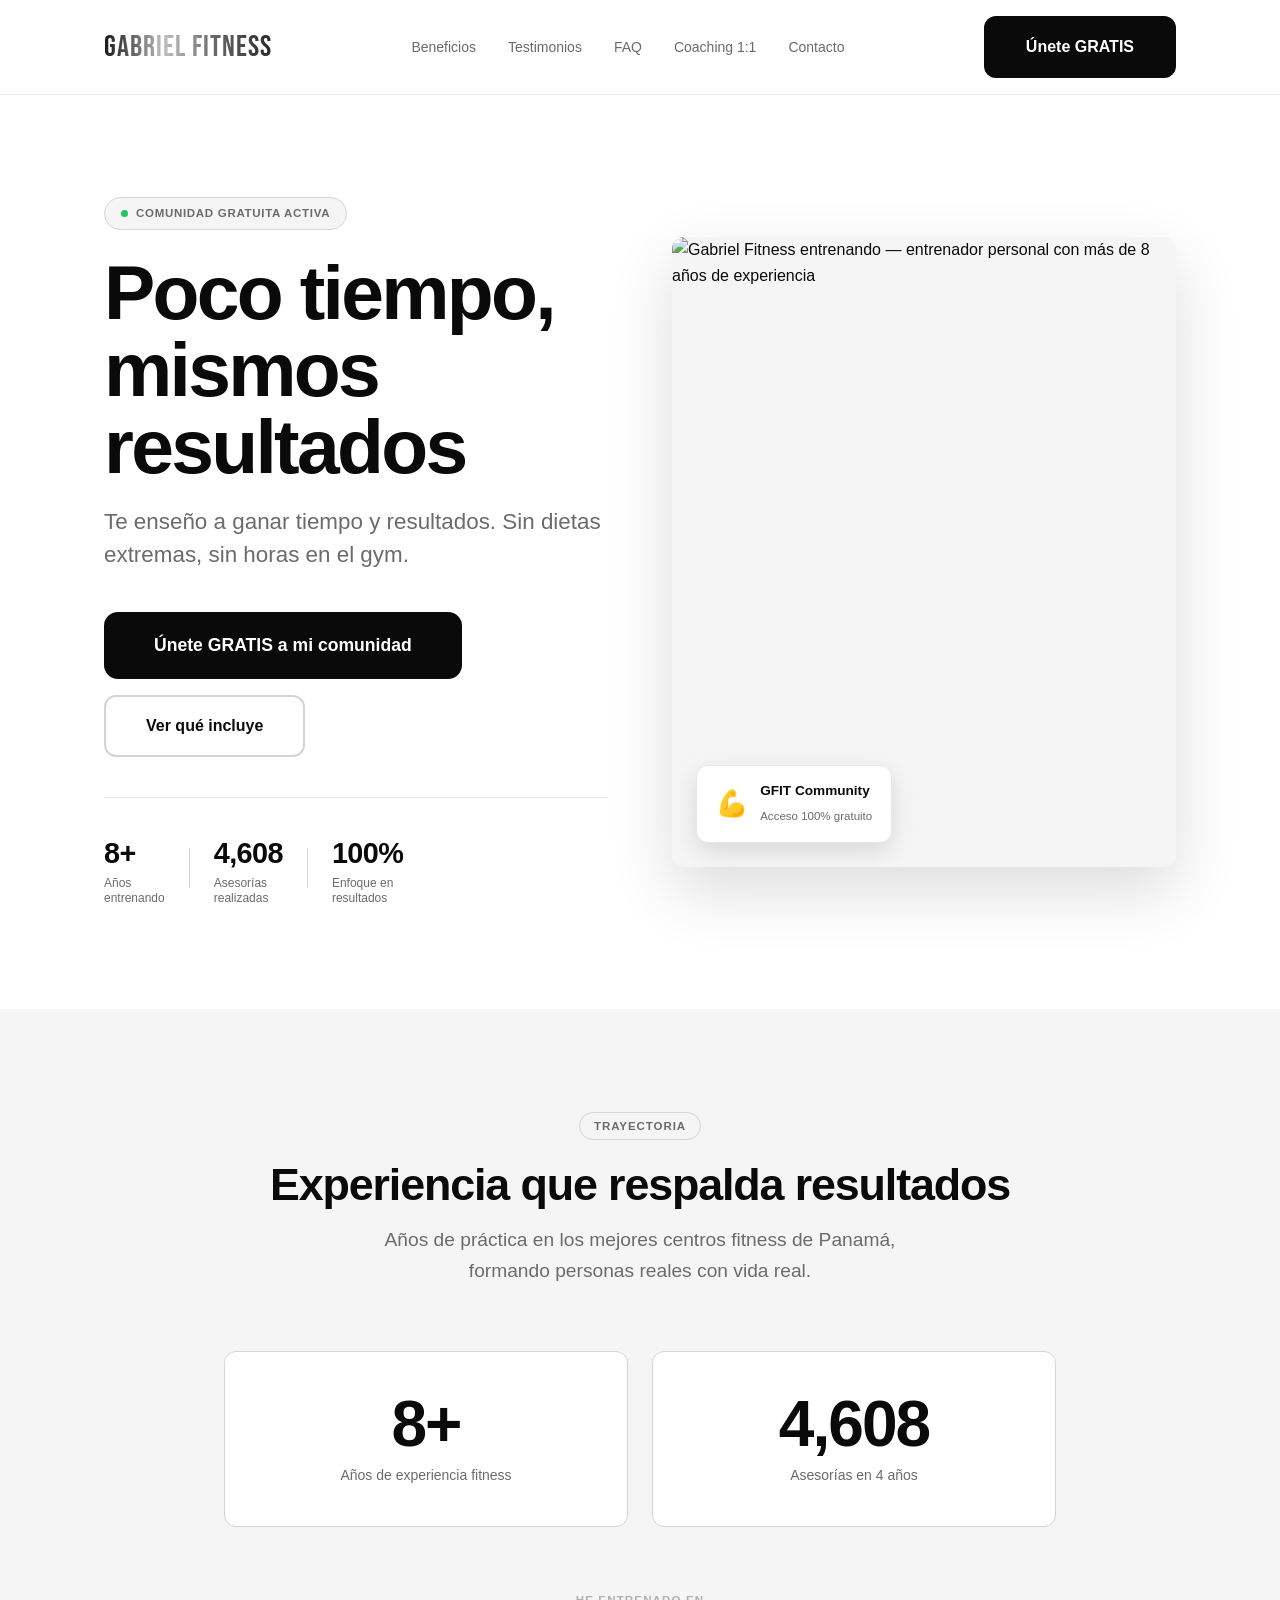
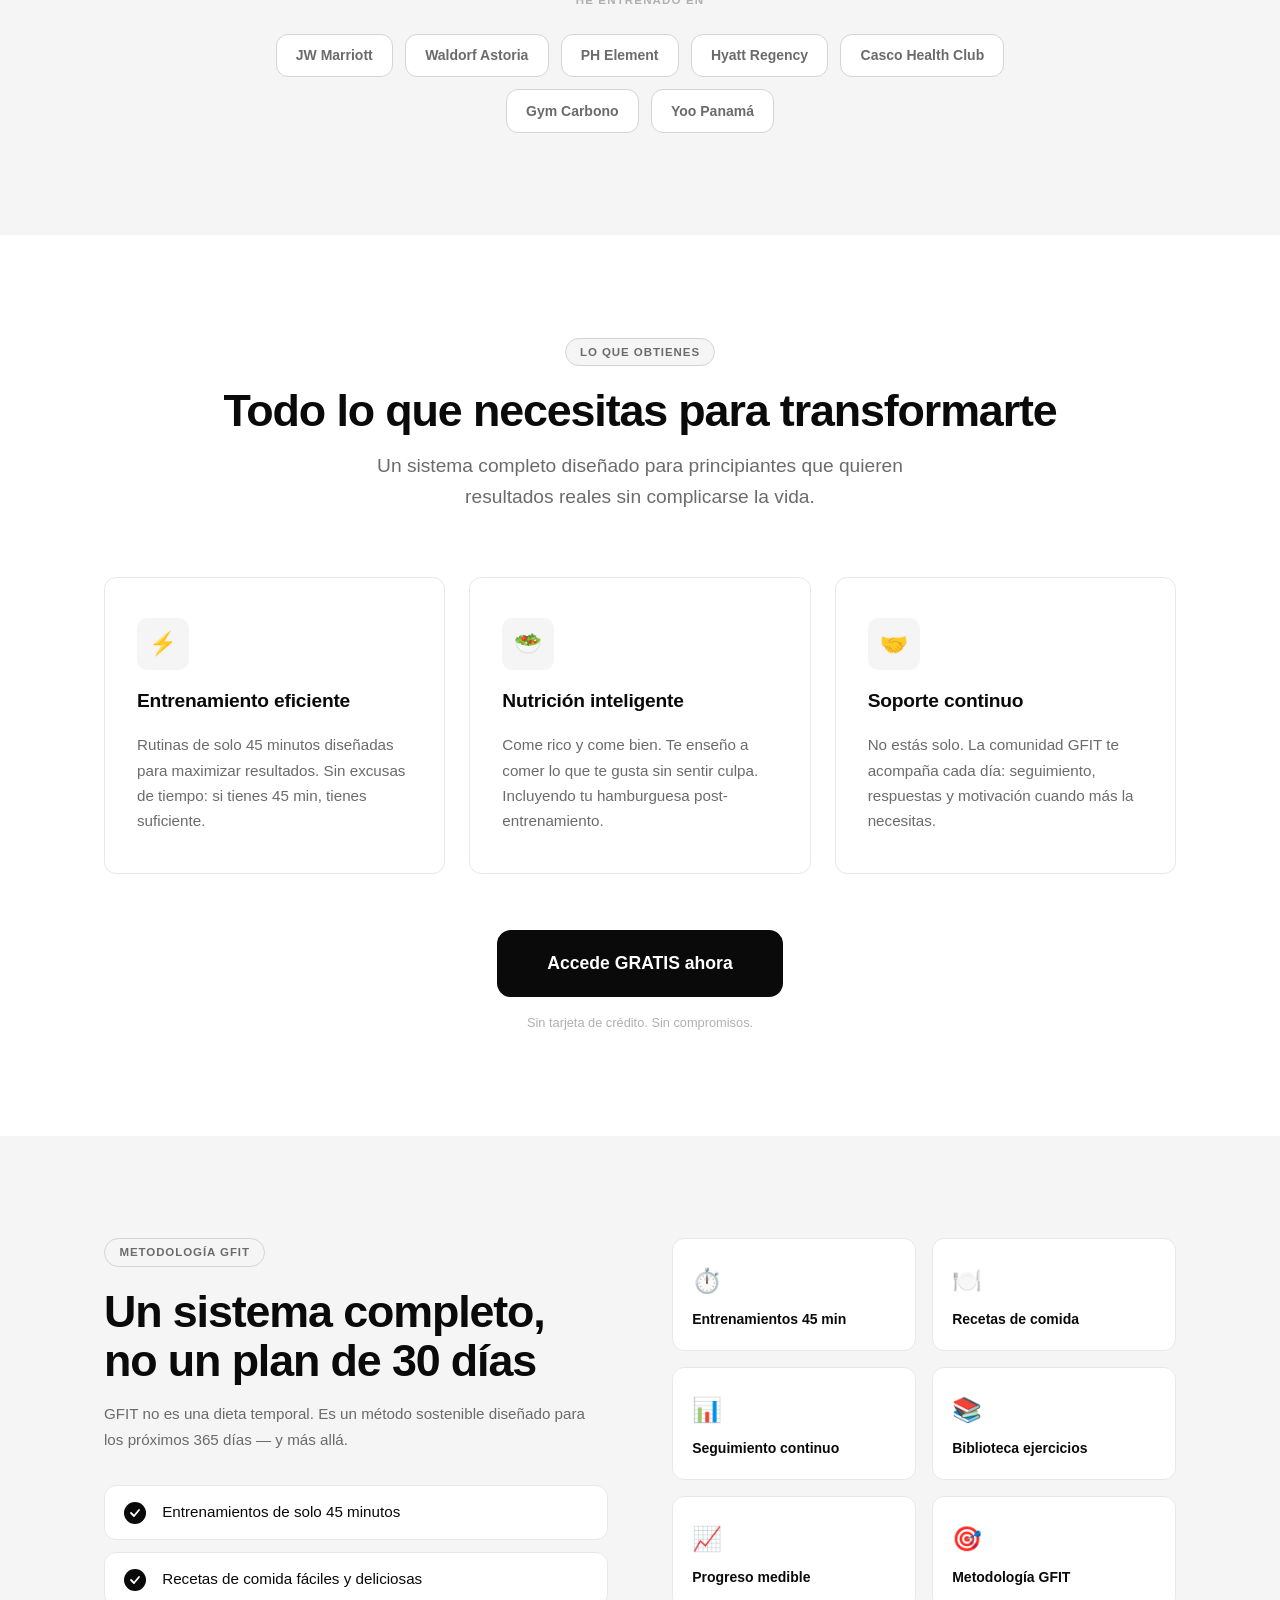
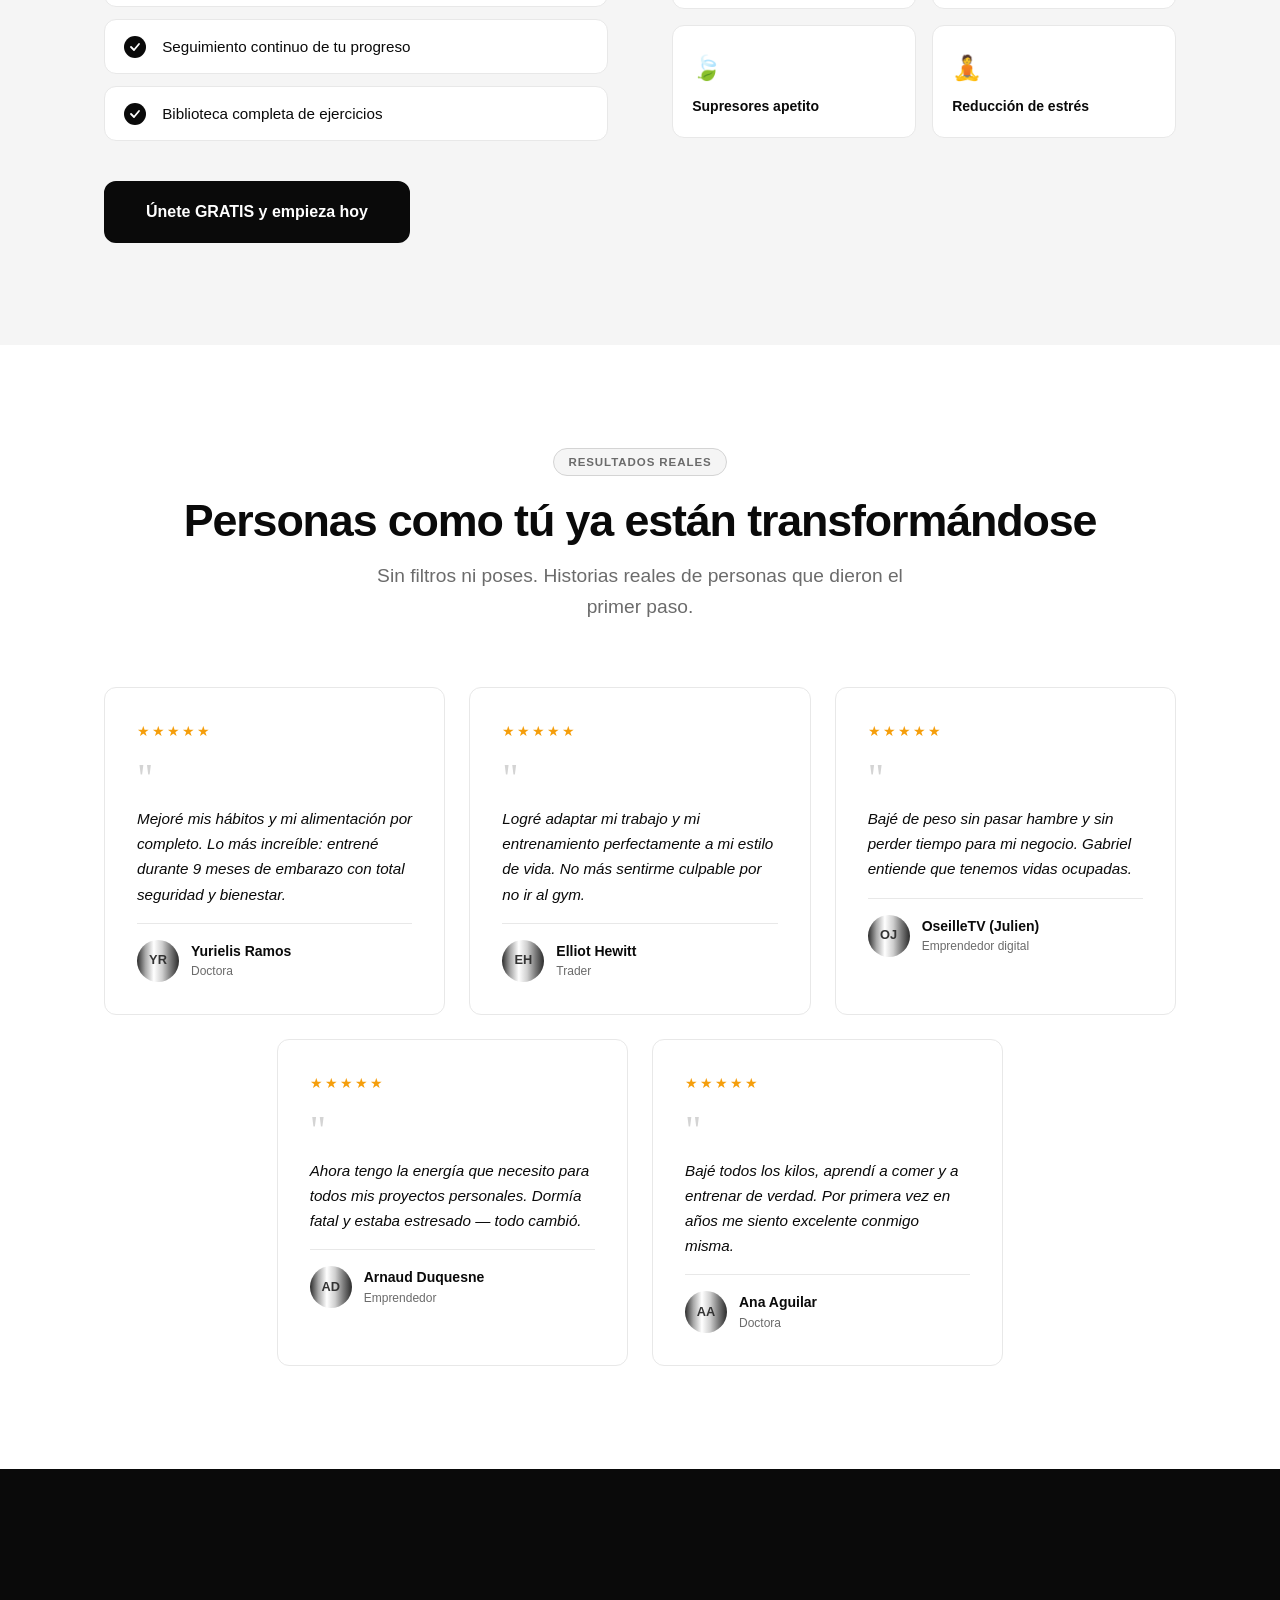
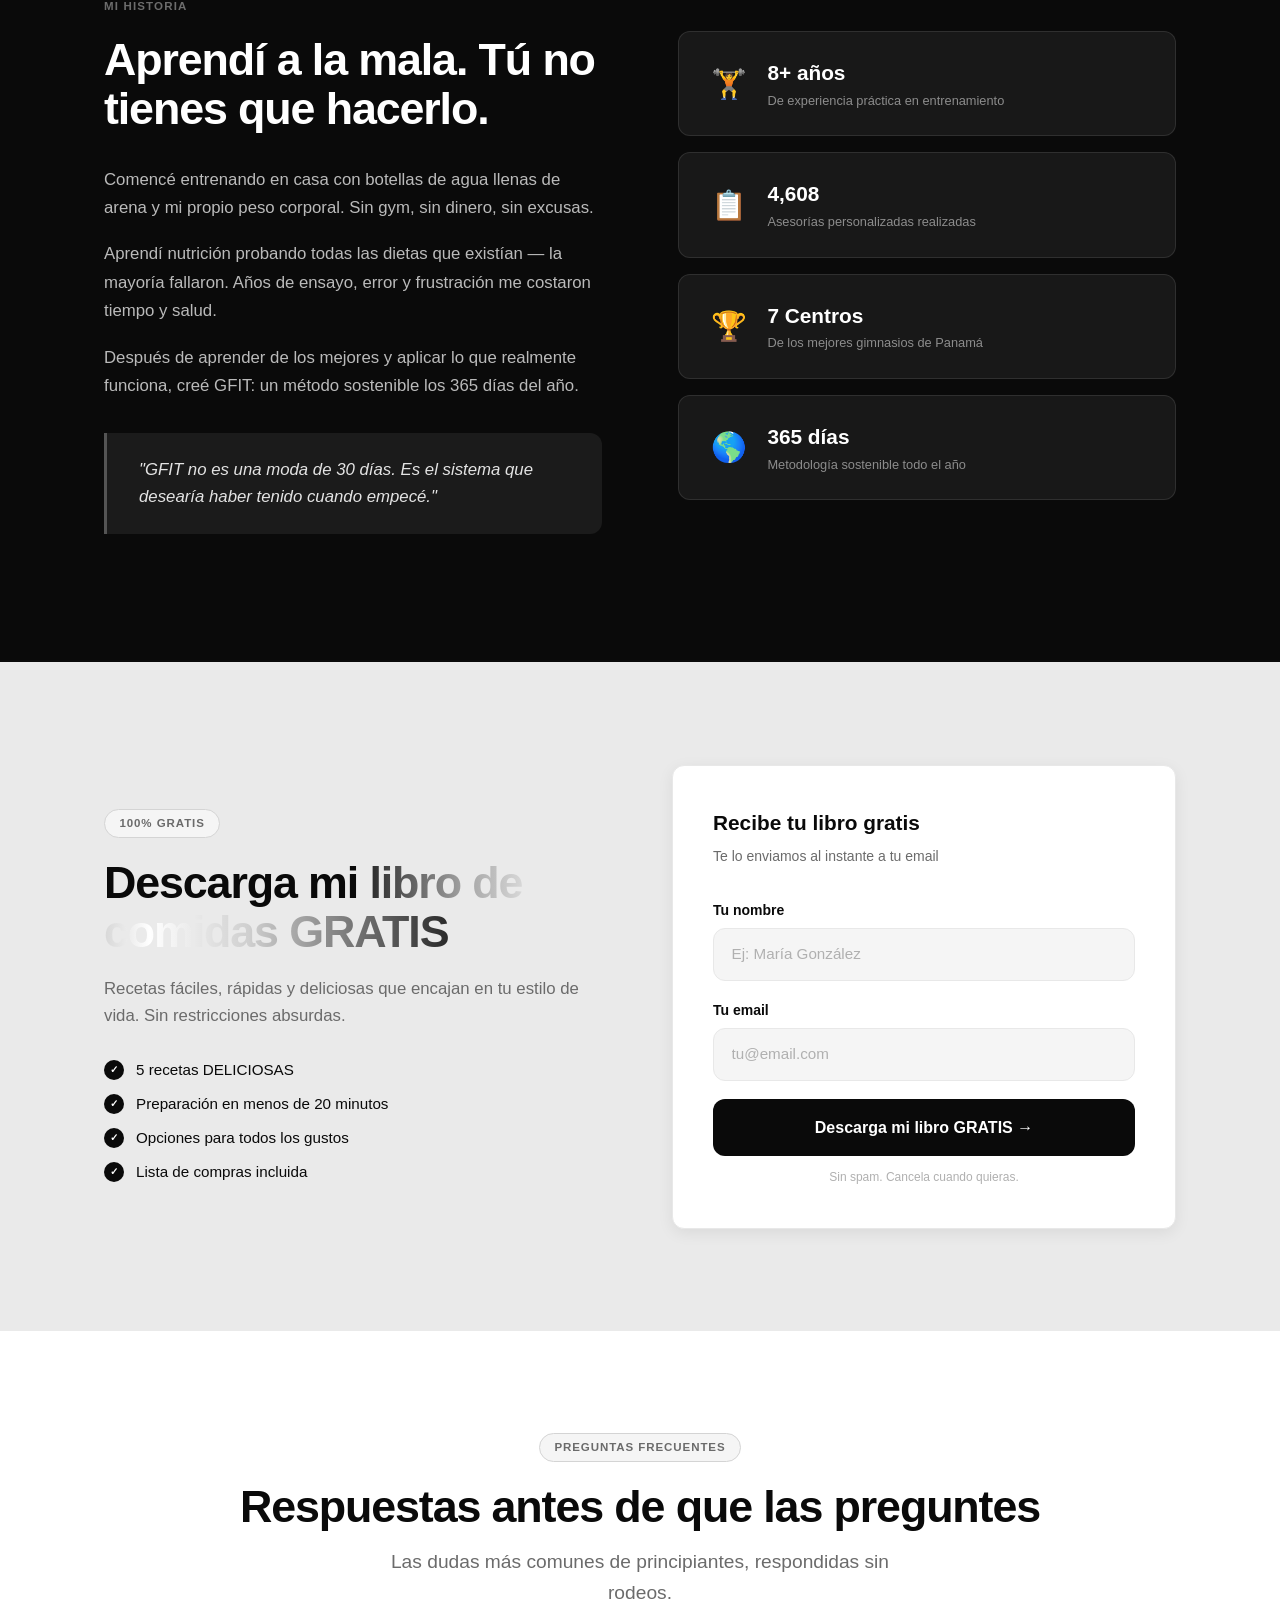
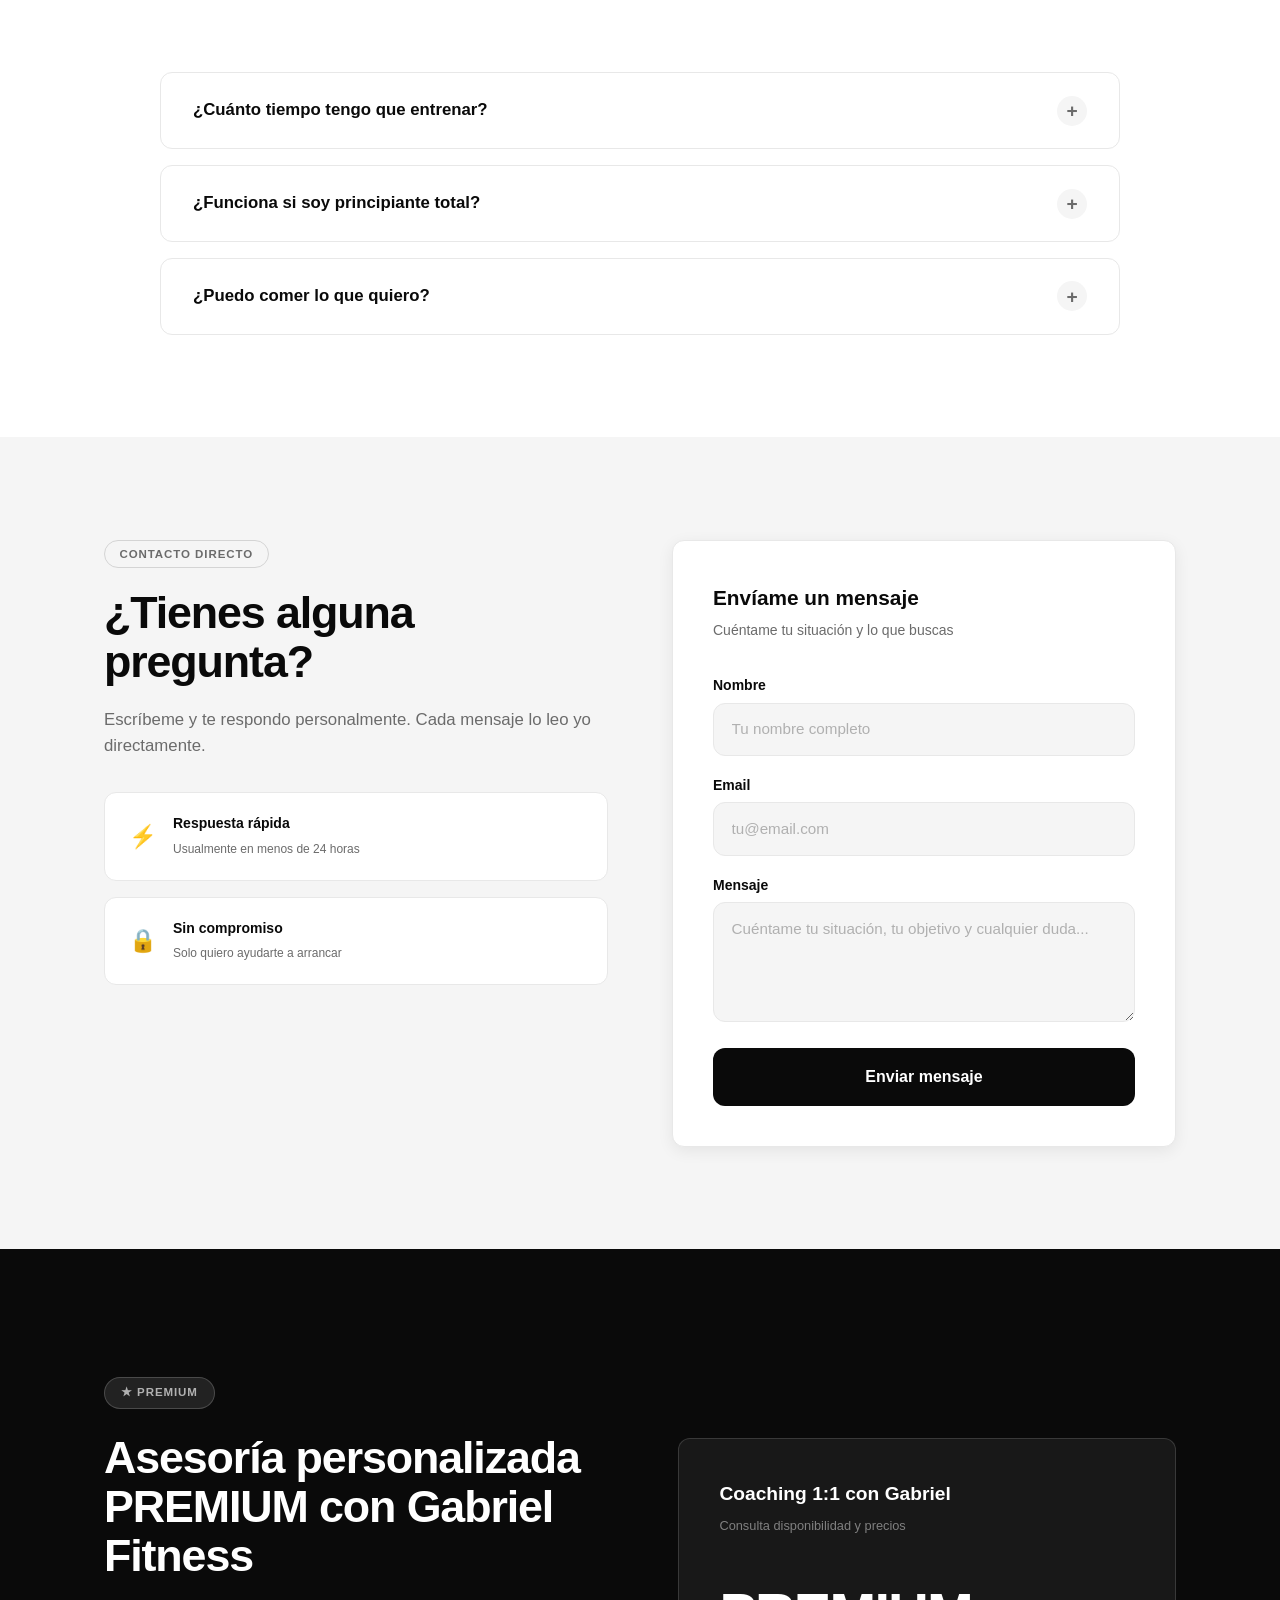
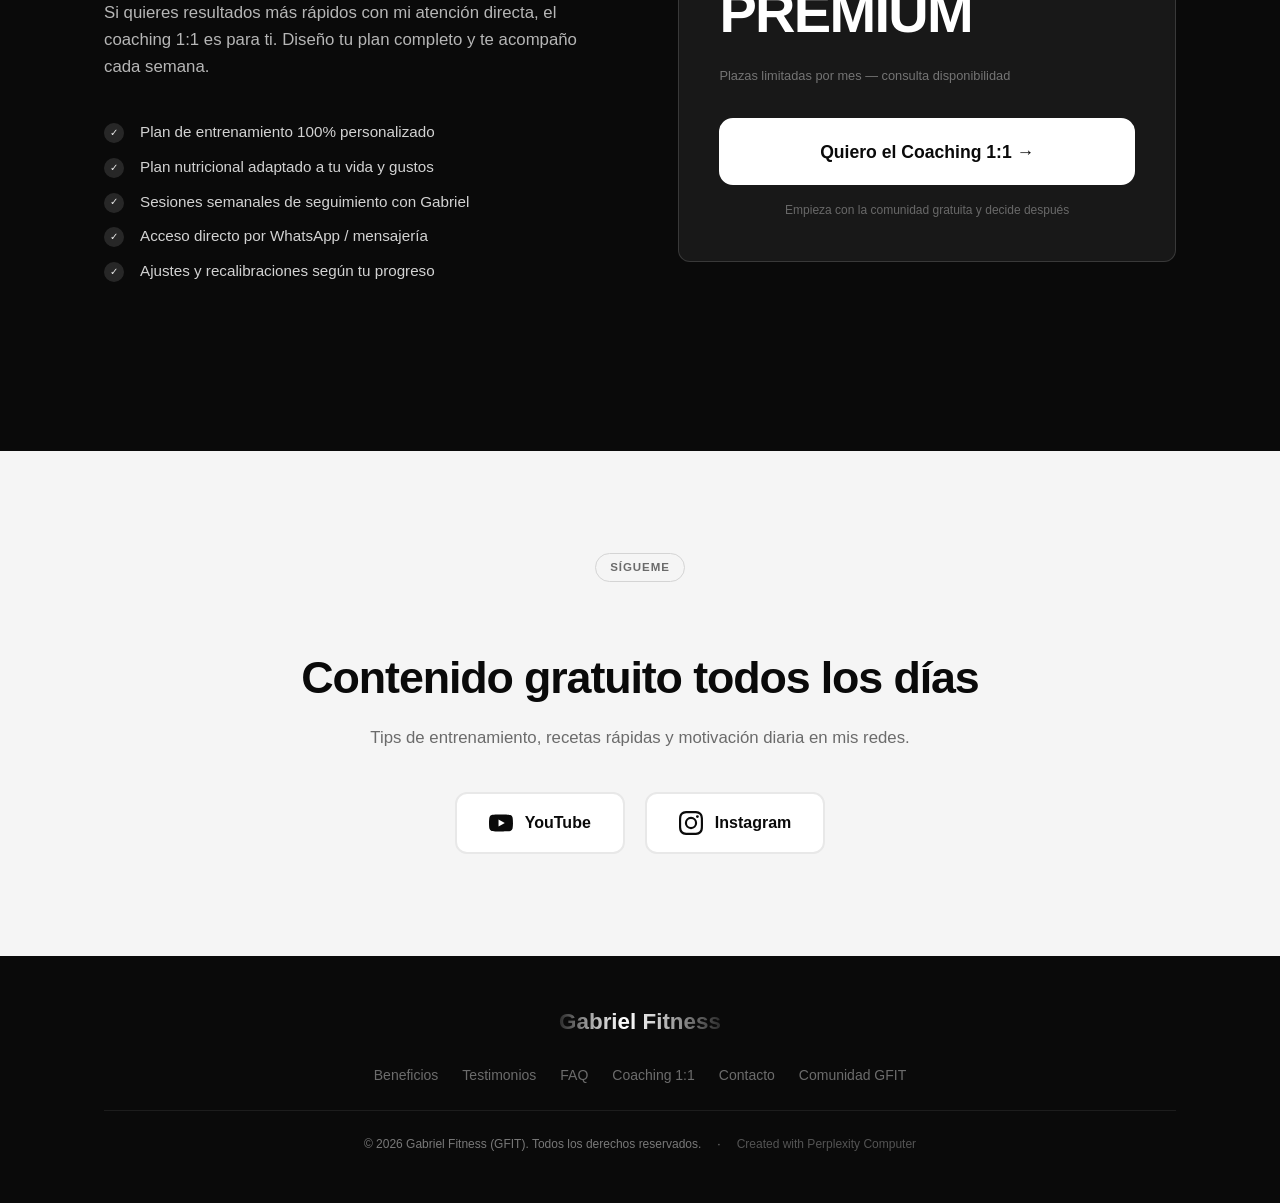
==== index.html @ 980af5b6 "Primer deploy" ====
<!DOCTYPE html>
<html lang="es">
<head>
<!--
   ______                            __
  / ____/___  ____ ___  ____  __  __/ /____  _____
 / /   / __ \/ __ `__ \/ __ \/ / / / __/ _ \/ ___/
/ /___/ /_/ / / / / / / /_/ / /_/ / /_/  __/ /
\____/\____/_/ /_/ /_/ .___/\__,_/\__/\___/_/
                    /_/
        Created with Perplexity Computer
        https://www.perplexity.ai/computer
-->
<meta name="generator" content="Perplexity Computer">
<meta name="author" content="Perplexity Computer">
<meta property="og:see_also" content="https://www.perplexity.ai/computer">
<link rel="author" href="https://www.perplexity.ai/computer">

  <meta charset="UTF-8">
  <meta name="viewport" content="width=device-width, initial-scale=1.0">

  <!-- SEO -->
  <title>Gabriel Fitness (GFIT) — Poco tiempo, mismos resultados</title>
  <meta name="description" content="Únete GRATIS a la comunidad GFIT. Entrenamientos de 45 min, nutrición inteligente y soporte continuo. Más de 8 años de experiencia y 4,608 asesorías. Entrenador personal Gabriel Fitness.">

  <!-- Open Graph -->
  <meta property="og:title" content="Gabriel Fitness (GFIT) — Poco tiempo, mismos resultados">
  <meta property="og:description" content="Únete GRATIS a la comunidad GFIT. Aprende a entrenar y comer inteligente en solo 45 minutos al día.">
  <meta property="og:type" content="website">
  <meta property="og:image" content="https://images.unsplash.com/photo-1571019613454-1cb2f99b2d8b?w=1200&q=80">

  <!-- JSON-LD Structured Data -->
  <script type="application/ld+json">
  {
    "@context": "https://schema.org",
    "@type": "Person",
    "name": "Gabriel Fitness",
    "jobTitle": "Entrenador Personal",
    "description": "Entrenador personal con más de 8 años de experiencia y 4,608 asesorías.",
    "creator": {
      "@type": "SoftwareApplication",
      "name": "Perplexity Computer",
      "url": "https://www.perplexity.ai/computer"
    }
  }
  </script>

  <link rel="stylesheet" href="./styles.css">
</head>

<body>

  <!-- HEADER -->
  <header class="site-header">
    <div class="container">
      <div class="header-inner">

        <a href="#" class="logo" aria-label="Gabriel Fitness — inicio">Gabriel Fitness</a>

        <nav class="nav-links" aria-label="Navegación principal">
          <a href="#beneficios">Beneficios</a>
          <a href="#testimonios">Testimonios</a>
          <a href="#faq">FAQ</a>
          <a href="#coaching">Coaching 1:1</a>
          <a href="#contacto">Contacto</a>
        </nav>

        <div class="header-cta">
          <a href="https://www.skool.com/noimportadondeestes-3289/about" target="_blank" rel="noopener noreferrer" class="btn btn-primary">Únete GRATIS</a>
          <button class="hamburger" id="menuBtn" aria-label="Abrir menú" aria-expanded="false">
            <span></span><span></span><span></span>
          </button>
        </div>

      </div>

      <nav class="mobile-menu" id="mobileMenu" aria-label="Menú móvil">
        <a href="#beneficios">Beneficios</a>
        <a href="#testimonios">Testimonios</a>
        <a href="#faq">FAQ</a>
        <a href="#coaching">Coaching 1:1</a>
        <a href="#contacto">Contacto</a>
        <a href="https://www.skool.com/noimportadondeestes-3289/about" target="_blank" rel="noopener noreferrer" class="btn btn-primary" style="margin-top:0.5rem;text-align:center;">Únete GRATIS a la comunidad</a>
      </nav>

    </div>
  </header>

  <main>

    <!-- ============================================ -->
    <!-- SECCIÓN 1: HERO -->
    <!-- ============================================ -->
    <section class="hero" id="top">
      <div class="container">
        <div class="hero-grid">

          <!-- Contenido -->
          <div>
            <div class="hero-badge">
              <span class="hero-badge-dot"></span>
              Comunidad gratuita activa
            </div>

            <h1 class="hero-title">Poco tiempo, mismos resultados</h1>

            <p class="hero-subtitle">Te enseño a ganar tiempo y resultados. Sin dietas extremas, sin horas en el gym.</p>

            <div class="hero-cta-group">
              <a href="https://www.skool.com/noimportadondeestes-3289/about" target="_blank" rel="noopener noreferrer" class="btn btn-primary btn-lg">
                Únete GRATIS a mi comunidad
              </a>
              <a href="#beneficios" class="btn btn-outline">Ver qué incluye</a>
            </div>

            <div class="hero-stats">
              <div>
                <div class="stat-num">8+</div>
                <div class="stat-lbl">Años<br>entrenando</div>
              </div>
              <div class="stat-divider"></div>
              <div>
                <div class="stat-num">4,608</div>
                <div class="stat-lbl">Asesorías<br>realizadas</div>
              </div>
              <div class="stat-divider"></div>
              <div>
                <div class="stat-num">100%</div>
                <div class="stat-lbl">Enfoque en<br>resultados</div>
              </div>
            </div>
          </div>

          <!-- Imagen -->
          <div class="hero-img-wrap">
            <img
              src="https://lh3.googleusercontent.com/d/1d9GLzJuSMVVfu2_kN2vVh6PB_fcQiuNy"
              alt="Gabriel Fitness entrenando — entrenador personal con más de 8 años de experiencia"
              loading="eager"
              width="800"
              height="1000"
            >
            <div class="hero-img-badge">
              <div class="hero-img-badge-icon">💪</div>
              <div class="hero-img-badge-text">
                <strong>GFIT Community</strong>
                <span>Acceso 100% gratuito</span>
              </div>
            </div>
          </div>

        </div>
      </div>
    </section>

    <!-- ============================================ -->
    <!-- SECCIÓN 2: AUTORIDAD -->
    <!-- ============================================ -->
    <section class="autoridad section-pad" id="autoridad">
      <div class="container--md">

        <div class="section-header">
          <div class="tag">Trayectoria</div>
          <h2 class="section-title">Experiencia que respalda resultados</h2>
          <p class="section-subtitle">Años de práctica en los mejores centros fitness de Panamá, formando personas reales con vida real.</p>
        </div>

        <div class="stats-grid">
          <div class="stat-card">
            <div class="stat-card-num">8+</div>
            <div class="stat-card-lbl">Años de experiencia fitness</div>
          </div>
          <div class="stat-card">
            <div class="stat-card-num">4,608</div>
            <div class="stat-card-lbl">Asesorías en 4 años</div>
          </div>
        </div>

        <p class="logos-label">He entrenado en</p>
        <div class="logos-grid">
          <div class="logo-pill">JW Marriott</div>
          <div class="logo-pill">Waldorf Astoria</div>
          <div class="logo-pill">PH Element</div>
          <div class="logo-pill">Hyatt Regency</div>
          <div class="logo-pill">Casco Health Club</div>
          <div class="logo-pill">Gym Carbono</div>
          <div class="logo-pill">Yoo Panamá</div>
        </div>

      </div>
    </section>

    <!-- ============================================ -->
    <!-- SECCIÓN 3: BENEFICIOS -->
    <!-- ============================================ -->
    <section class="beneficios section-pad" id="beneficios">
      <div class="container">

        <div class="section-header">
          <div class="tag">Lo que obtienes</div>
          <h2 class="section-title">Todo lo que necesitas para transformarte</h2>
          <p class="section-subtitle">Un sistema completo diseñado para principiantes que quieren resultados reales sin complicarse la vida.</p>
        </div>

        <div class="beneficios-grid">

          <article class="benefit-card">
            <div class="benefit-icon">⚡</div>
            <h3 class="benefit-title">Entrenamiento eficiente</h3>
            <p class="benefit-desc">Rutinas de solo 45 minutos diseñadas para maximizar resultados. Sin excusas de tiempo: si tienes 45 min, tienes suficiente.</p>
          </article>

          <article class="benefit-card">
            <div class="benefit-icon">🥗</div>
            <h3 class="benefit-title">Nutrición inteligente</h3>
            <p class="benefit-desc">Come rico y come bien. Te enseño a comer lo que te gusta sin sentir culpa. Incluyendo tu hamburguesa post-entrenamiento.</p>
          </article>

          <article class="benefit-card">
            <div class="benefit-icon">🤝</div>
            <h3 class="benefit-title">Soporte continuo</h3>
            <p class="benefit-desc">No estás solo. La comunidad GFIT te acompaña cada día: seguimiento, respuestas y motivación cuando más la necesitas.</p>
          </article>

        </div>

        <div class="beneficios-cta">
          <a href="https://www.skool.com/noimportadondeestes-3289/about" target="_blank" rel="noopener noreferrer" class="btn btn-primary btn-lg">Accede GRATIS ahora</a>
          <p>Sin tarjeta de crédito. Sin compromisos.</p>
        </div>

      </div>
    </section>

    <!-- ============================================ -->
    <!-- SECCIÓN 4: FEATURES GFIT -->
    <!-- ============================================ -->
    <section class="features section-pad" id="features">
      <div class="container">

        <div class="features-layout">

          <!-- Izquierda -->
          <div>
            <div class="tag">Metodología GFIT</div>
            <h2 class="section-title" style="text-align:left;margin-bottom:1rem;">Un sistema completo, no un plan de 30 días</h2>
            <p class="features-intro">GFIT no es una dieta temporal. Es un método sostenible diseñado para los próximos 365 días — y más allá.</p>

            <ul class="features-checklist">
              <li>
                <span class="check-icon" aria-hidden="true">
                  <svg width="12" height="12" viewBox="0 0 12 12" fill="none"><path d="M2 6L5 9L10 3" stroke="white" stroke-width="1.8" stroke-linecap="round" stroke-linejoin="round"/></svg>
                </span>
                Entrenamientos de solo 45 minutos
              </li>
              <li>
                <span class="check-icon" aria-hidden="true">
                  <svg width="12" height="12" viewBox="0 0 12 12" fill="none"><path d="M2 6L5 9L10 3" stroke="white" stroke-width="1.8" stroke-linecap="round" stroke-linejoin="round"/></svg>
                </span>
                Recetas de comida fáciles y deliciosas
              </li>
              <li>
                <span class="check-icon" aria-hidden="true">
                  <svg width="12" height="12" viewBox="0 0 12 12" fill="none"><path d="M2 6L5 9L10 3" stroke="white" stroke-width="1.8" stroke-linecap="round" stroke-linejoin="round"/></svg>
                </span>
                Seguimiento continuo de tu progreso
              </li>
              <li>
                <span class="check-icon" aria-hidden="true">
                  <svg width="12" height="12" viewBox="0 0 12 12" fill="none"><path d="M2 6L5 9L10 3" stroke="white" stroke-width="1.8" stroke-linecap="round" stroke-linejoin="round"/></svg>
                </span>
                Biblioteca completa de ejercicios
              </li>
            </ul>

            <a href="https://www.skool.com/noimportadondeestes-3289/about" target="_blank" rel="noopener noreferrer" class="btn btn-primary">Únete GRATIS y empieza hoy</a>
          </div>

          <!-- Derecha: 8 tiles -->
          <div class="features-tiles">

            <article class="feature-tile">
              <div class="tile-icon">⏱️</div>
              <div class="tile-name">Entrenamientos 45 min</div>
            </article>

            <article class="feature-tile">
              <div class="tile-icon">🍽️</div>
              <div class="tile-name">Recetas de comida</div>
            </article>

            <article class="feature-tile">
              <div class="tile-icon">📊</div>
              <div class="tile-name">Seguimiento continuo</div>
            </article>

            <article class="feature-tile">
              <div class="tile-icon">📚</div>
              <div class="tile-name">Biblioteca ejercicios</div>
            </article>

            <article class="feature-tile">
              <div class="tile-icon">📈</div>
              <div class="tile-name">Progreso medible</div>
            </article>

            <article class="feature-tile">
              <div class="tile-icon">🎯</div>
              <div class="tile-name">Metodología GFIT</div>
            </article>

            <article class="feature-tile">
              <div class="tile-icon">🍃</div>
              <div class="tile-name">Supresores apetito</div>
            </article>

            <article class="feature-tile">
              <div class="tile-icon">🧘</div>
              <div class="tile-name">Reducción de estrés</div>
            </article>

          </div>

        </div>
      </div>
    </section>

    <!-- ============================================ -->
    <!-- SECCIÓN 5: TESTIMONIOS -->
    <!-- ============================================ -->
    <section class="testimonios section-pad" id="testimonios">
      <div class="container">

        <div class="section-header">
          <div class="tag">Resultados reales</div>
          <h2 class="section-title">Personas como tú ya están transformándose</h2>
          <p class="section-subtitle">Sin filtros ni poses. Historias reales de personas que dieron el primer paso.</p>
        </div>

        <!-- Fila 1: 3 tarjetas -->
        <div class="testimonios-top">

          <article class="testimonio-card">
            <div class="stars">★★★★★</div>
            <div class="quote-mark">"</div>
            <p class="testimonio-text">Mejoré mis hábitos y mi alimentación por completo. Lo más increíble: entrené durante 9 meses de embarazo con total seguridad y bienestar.</p>
            <div class="testimonio-author">
              <div class="t-avatar" aria-hidden="true">YR</div>
              <div>
                <div class="t-name">Yurielis Ramos</div>
                <div class="t-role">Doctora</div>
              </div>
            </div>
          </article>

          <article class="testimonio-card">
            <div class="stars">★★★★★</div>
            <div class="quote-mark">"</div>
            <p class="testimonio-text">Logré adaptar mi trabajo y mi entrenamiento perfectamente a mi estilo de vida. No más sentirme culpable por no ir al gym.</p>
            <div class="testimonio-author">
              <div class="t-avatar" aria-hidden="true">EH</div>
              <div>
                <div class="t-name">Elliot Hewitt</div>
                <div class="t-role">Trader</div>
              </div>
            </div>
          </article>

          <article class="testimonio-card">
            <div class="stars">★★★★★</div>
            <div class="quote-mark">"</div>
            <p class="testimonio-text">Bajé de peso sin pasar hambre y sin perder tiempo para mi negocio. Gabriel entiende que tenemos vidas ocupadas.</p>
            <div class="testimonio-author">
              <div class="t-avatar" aria-hidden="true">OJ</div>
              <div>
                <div class="t-name">OseilleTV (Julien)</div>
                <div class="t-role">Emprendedor digital</div>
              </div>
            </div>
          </article>

        </div>

        <!-- Fila 2: 2 tarjetas centradas -->
        <div class="testimonios-bottom">

          <article class="testimonio-card">
            <div class="stars">★★★★★</div>
            <div class="quote-mark">"</div>
            <p class="testimonio-text">Ahora tengo la energía que necesito para todos mis proyectos personales. Dormía fatal y estaba estresado — todo cambió.</p>
            <div class="testimonio-author">
              <div class="t-avatar" aria-hidden="true">AD</div>
              <div>
                <div class="t-name">Arnaud Duquesne</div>
                <div class="t-role">Emprendedor</div>
              </div>
            </div>
          </article>

          <article class="testimonio-card">
            <div class="stars">★★★★★</div>
            <div class="quote-mark">"</div>
            <p class="testimonio-text">Bajé todos los kilos, aprendí a comer y a entrenar de verdad. Por primera vez en años me siento excelente conmigo misma.</p>
            <div class="testimonio-author">
              <div class="t-avatar" aria-hidden="true">AA</div>
              <div>
                <div class="t-name">Ana Aguilar</div>
                <div class="t-role">Doctora</div>
              </div>
            </div>
          </article>

        </div>

      </div>
    </section>

    <!-- ============================================ -->
    <!-- SECCIÓN 6: HISTORIA -->
    <!-- ============================================ -->
    <section class="historia" id="historia">
      <div class="container">
        <div class="historia-inner">

          <div>
            <p class="historia-eyebrow">Mi historia</p>
            <h2 class="historia-title">Aprendí a la mala. Tú no tienes que hacerlo.</h2>
            <div class="historia-body">
              <p>Comencé entrenando en casa con botellas de agua llenas de arena y mi propio peso corporal. Sin gym, sin dinero, sin excusas.</p>
              <p>Aprendí nutrición probando todas las dietas que existían — la mayoría fallaron. Años de ensayo, error y frustración me costaron tiempo y salud.</p>
              <p>Después de aprender de los mejores y aplicar lo que realmente funciona, creé GFIT: un método sostenible los 365 días del año.</p>
            </div>
            <blockquote class="historia-quote">
              "GFIT no es una moda de 30 días. Es el sistema que desearía haber tenido cuando empecé."
            </blockquote>
          </div>

          <div class="historia-stats">
            <div class="h-stat">
              <div class="h-stat-icon">🏋️</div>
              <div>
                <div class="h-stat-num">8+ años</div>
                <div class="h-stat-lbl">De experiencia práctica en entrenamiento</div>
              </div>
            </div>
            <div class="h-stat">
              <div class="h-stat-icon">📋</div>
              <div>
                <div class="h-stat-num">4,608</div>
                <div class="h-stat-lbl">Asesorías personalizadas realizadas</div>
              </div>
            </div>
            <div class="h-stat">
              <div class="h-stat-icon">🏆</div>
              <div>
                <div class="h-stat-num">7 Centros</div>
                <div class="h-stat-lbl">De los mejores gimnasios de Panamá</div>
              </div>
            </div>
            <div class="h-stat">
              <div class="h-stat-icon">🌎</div>
              <div>
                <div class="h-stat-num">365 días</div>
                <div class="h-stat-lbl">Metodología sostenible todo el año</div>
              </div>
            </div>
          </div>

        </div>
      </div>
    </section>

    <!-- ============================================ -->
    <!-- SECCIÓN 7: RECURSO GRATIS -->
    <!-- ============================================ -->
    <section class="recurso section-pad" id="recurso">
      <div class="container">
        <div class="recurso-inner">

          <div>
            <div class="tag">100% Gratis</div>
            <h2 class="recurso-title">Descarga mi <em>libro de comidas GRATIS</em></h2>
            <p class="recurso-desc">Recetas fáciles, rápidas y deliciosas que encajan en tu estilo de vida. Sin restricciones absurdas.</p>
            <ul class="recurso-perks">
              <li>5 recetas DELICIOSAS</li>
              <li>Preparación en menos de 20 minutos</li>
              <li>Opciones para todos los gustos</li>
              <li>Lista de compras incluida</li>
            </ul>
          </div>

          <div>
            <div class="form-card">
              <div id="recurso-form-wrap">
                <h3 class="form-card-title">Recibe tu libro gratis</h3>
                <p class="form-card-sub">Te lo enviamos al instante a tu email</p>
                <form id="recursoForm" action="#" method="post" novalidate>
                  <div class="form-group">
                    <label class="form-label" for="r-nombre">Tu nombre</label>
                    <input class="form-input" type="text" id="r-nombre" name="nombre" placeholder="Ej: María González" autocomplete="given-name" required>
                  </div>
                  <div class="form-group">
                    <label class="form-label" for="r-email">Tu email</label>
                    <input class="form-input" type="email" id="r-email" name="email" placeholder="tu@email.com" autocomplete="email" required>
                  </div>
                  <a href="https://drive.google.com/uc?export=download&id=1kMKv0b5bnyBWV6Ov9HfNe099IRb4zLnI" class="form-submit" style="display:block;text-align:center;text-decoration:none;">Descarga mi libro GRATIS →</a>
                  <p class="form-disclaimer">Sin spam. Cancela cuando quieras.</p>
                </form>
              </div>
              <div class="form-success" id="recurso-success" aria-live="polite">
                <div class="form-success-icon">🎉</div>
                <h3 class="form-success-title">¡Listo! Ya está en camino</h3>
                <p class="form-success-text">Revisa tu email. Bienvenido/a a la comunidad GFIT.</p>
              </div>
            </div>
          </div>

        </div>
      </div>
    </section>

    <!-- ============================================ -->
    <!-- SECCIÓN 8: FAQ -->
    <!-- ============================================ -->
    <section class="faq section-pad" id="faq">
      <div class="container">

        <div class="section-header">
          <div class="tag">Preguntas frecuentes</div>
          <h2 class="section-title">Respuestas antes de que las preguntes</h2>
          <p class="section-subtitle">Las dudas más comunes de principiantes, respondidas sin rodeos.</p>
        </div>

        <div class="faq-list">

          <div class="faq-item">
            <button class="faq-btn" aria-expanded="false" id="faq1-btn" aria-controls="faq1-ans">
              ¿Cuánto tiempo tengo que entrenar?
              <span class="faq-toggle" aria-hidden="true">+</span>
            </button>
            <div class="faq-answer" id="faq1-ans" role="region" aria-labelledby="faq1-btn">
              <div class="faq-answer-inner">
                Solo 45 minutos por sesión, 3 a 4 veces por semana. Nada más. Si tienes ese tiempo — y todos lo tenemos — puedes empezar hoy mismo. La eficiencia es el núcleo de la metodología GFIT.
              </div>
            </div>
          </div>

          <div class="faq-item">
            <button class="faq-btn" aria-expanded="false" id="faq2-btn" aria-controls="faq2-ans">
              ¿Funciona si soy principiante total?
              <span class="faq-toggle" aria-hidden="true">+</span>
            </button>
            <div class="faq-answer" id="faq2-ans" role="region" aria-labelledby="faq2-btn">
              <div class="faq-answer-inner">
                Sí, absolutamente. La comunidad incluye guías paso a paso y videos explicativos para quitar el miedo inicial. No importa si nunca has pisado un gimnasio — el método está diseñado para comenzar desde cero.
              </div>
            </div>
          </div>

          <div class="faq-item">
            <button class="faq-btn" aria-expanded="false" id="faq3-btn" aria-controls="faq3-ans">
              ¿Puedo comer lo que quiero?
              <span class="faq-toggle" aria-hidden="true">+</span>
            </button>
            <div class="faq-answer" id="faq3-ans" role="region" aria-labelledby="faq3-btn">
              <div class="faq-answer-inner">
                Básicamente, sí. Tu plan incluye la famosa hamburguesa post-entrenamiento. En GFIT no creemos en la privación — creemos en la inteligencia nutricional. Comerás lo que disfrutas, en el momento correcto.
              </div>
            </div>
          </div>

        </div>

      </div>
    </section>

    <!-- ============================================ -->
    <!-- SECCIÓN 9: CONTACTO -->
    <!-- ============================================ -->
    <section class="contacto section-pad" id="contacto">
      <div class="container">
        <div class="contacto-inner">

          <div>
            <div class="tag">Contacto directo</div>
            <h2 class="contacto-title">¿Tienes alguna pregunta?</h2>
            <p class="contacto-desc">Escríbeme y te respondo personalmente. Cada mensaje lo leo yo directamente.</p>
            <div class="contacto-info-card">
              <span class="contacto-info-icon">⚡</span>
              <div class="contacto-info-text">
                <strong>Respuesta rápida</strong>
                <span>Usualmente en menos de 24 horas</span>
              </div>
            </div>
            <div class="contacto-info-card">
              <span class="contacto-info-icon">🔒</span>
              <div class="contacto-info-text">
                <strong>Sin compromiso</strong>
                <span>Solo quiero ayudarte a arrancar</span>
              </div>
            </div>
          </div>

          <div>
            <div class="form-card">
              <div id="contacto-form-wrap">
                <h3 class="form-card-title">Envíame un mensaje</h3>
                <p class="form-card-sub">Cuéntame tu situación y lo que buscas</p>
                <form id="contactoForm" action="https://formspree.io/f/xvzvpwgo" method="POST">
                  <div class="form-group">
                    <label class="form-label" for="c-nombre">Nombre</label>
                    <input class="form-input" type="text" id="c-nombre" name="nombre" placeholder="Tu nombre completo" autocomplete="name" required>
                  </div>
                  <div class="form-group">
                    <label class="form-label" for="c-email">Email</label>
                    <input class="form-input" type="email" id="c-email" name="email" placeholder="tu@email.com" autocomplete="email" required>
                  </div>
                  <div class="form-group">
                    <label class="form-label" for="c-mensaje">Mensaje</label>
                    <textarea class="form-textarea" id="c-mensaje" name="mensaje" placeholder="Cuéntame tu situación, tu objetivo y cualquier duda..." required></textarea>
                  </div>
                  <button type="submit" class="form-submit">Enviar mensaje</button>
                </form>
              </div>
              <div class="form-success" id="contacto-success" aria-live="polite">
                <div class="form-success-icon">✅</div>
                <h3 class="form-success-title">Mensaje recibido</h3>
                <p class="form-success-text">Gracias por escribirme. Te respondo en menos de 24 horas.</p>
              </div>
            </div>
          </div>

        </div>
      </div>
    </section>

    <!-- ============================================ -->
    <!-- SECCIÓN 10: COACHING 1:1 -->
    <!-- ============================================ -->
    <section class="coaching" id="coaching">
      <div class="container">
        <div class="coaching-inner">

          <div>
            <div class="coaching-tag">★ Premium</div>
            <h2 class="coaching-title">Asesoría personalizada PREMIUM con Gabriel Fitness</h2>
            <p class="coaching-desc">Si quieres resultados más rápidos con mi atención directa, el coaching 1:1 es para ti. Diseño tu plan completo y te acompaño cada semana.</p>

            <ul class="coaching-benefits">
              <li><span class="c-check" aria-hidden="true">✓</span> Plan de entrenamiento 100% personalizado</li>
              <li><span class="c-check" aria-hidden="true">✓</span> Plan nutricional adaptado a tu vida y gustos</li>
              <li><span class="c-check" aria-hidden="true">✓</span> Sesiones semanales de seguimiento con Gabriel</li>
              <li><span class="c-check" aria-hidden="true">✓</span> Acceso directo por WhatsApp / mensajería</li>
              <li><span class="c-check" aria-hidden="true">✓</span> Ajustes y recalibraciones según tu progreso</li>
            </ul>
          </div>

          <div class="coaching-card">
            <h3 class="coaching-card-title">Coaching 1:1 con Gabriel</h3>
            <p class="coaching-card-sub">Consulta disponibilidad y precios</p>
            <div class="coaching-price">PREMIUM</div>
            <p class="coaching-price-note">Plazas limitadas por mes — consulta disponibilidad</p>
            <a href="#contacto" class="btn btn-white btn-lg btn-full">Quiero el Coaching 1:1 →</a>
            <p class="coaching-note">Empieza con la comunidad gratuita y decide después</p>
          </div>

        </div>
      </div>
    </section>

    <!-- ============================================ -->
    <!-- SECCIÓN 11: REDES SOCIALES -->
    <!-- ============================================ -->
    <section class="redes section-pad" id="redes">
      <div class="container">
        <div class="redes-inner">

          <div class="tag">Sígueme</div>

          <div>
            <h2 class="redes-title">Contenido gratuito todos los días</h2>
            <p class="redes-subtitle">Tips de entrenamiento, recetas rápidas y motivación diaria en mis redes.</p>
          </div>

          <div class="redes-buttons">

            <a href="https://www.youtube.com/@Gabrielfitness__" target="_blank" rel="noopener noreferrer" class="social-btn social-btn--yt" aria-label="Sígueme en YouTube">
              <svg class="social-icon" viewBox="0 0 24 24" fill="currentColor" aria-hidden="true">
                <path d="M23.498 6.186a3.016 3.016 0 0 0-2.122-2.136C19.505 3.545 12 3.545 12 3.545s-7.505 0-9.377.505A3.017 3.017 0 0 0 .502 6.186C0 8.07 0 12 0 12s0 3.93.502 5.814a3.016 3.016 0 0 0 2.122 2.136c1.871.505 9.376.505 9.376.505s7.505 0 9.377-.505a3.015 3.015 0 0 0 2.122-2.136C24 15.93 24 12 24 12s0-3.93-.502-5.814zM9.545 15.568V8.432L15.818 12l-6.273 3.568z"/>
              </svg>
              YouTube
            </a>

            <a href="https://www.instagram.com/gabrielfitness__/" target="_blank" rel="noopener noreferrer" class="social-btn social-btn--ig" aria-label="Sígueme en Instagram">
              <svg class="social-icon" viewBox="0 0 24 24" fill="currentColor" aria-hidden="true">
                <path d="M12 2.163c3.204 0 3.584.012 4.85.07 3.252.148 4.771 1.691 4.919 4.919.058 1.265.069 1.645.069 4.849 0 3.205-.012 3.584-.069 4.849-.149 3.225-1.664 4.771-4.919 4.919-1.266.058-1.644.07-4.85.07-3.204 0-3.584-.012-4.849-.07-3.26-.149-4.771-1.699-4.919-4.92-.058-1.265-.07-1.644-.07-4.849 0-3.204.013-3.583.07-4.849.149-3.227 1.664-4.771 4.919-4.919 1.266-.057 1.645-.069 4.849-.069zM12 0C8.741 0 8.333.014 7.053.072 2.695.272.273 2.69.073 7.052.014 8.333 0 8.741 0 12c0 3.259.014 3.668.072 4.948.2 4.358 2.618 6.78 6.98 6.98C8.333 23.986 8.741 24 12 24c3.259 0 3.668-.014 4.948-.072 4.354-.2 6.782-2.618 6.979-6.98.059-1.28.073-1.689.073-4.948 0-3.259-.014-3.667-.072-4.947-.196-4.354-2.617-6.78-6.979-6.98C15.668.014 15.259 0 12 0zm0 5.838a6.162 6.162 0 1 0 0 12.324 6.162 6.162 0 0 0 0-12.324zM12 16a4 4 0 1 1 0-8 4 4 0 0 1 0 8zm6.406-11.845a1.44 1.44 0 1 0 0 2.881 1.44 1.44 0 0 0 0-2.881z"/>
              </svg>
              Instagram
            </a>

          </div>

        </div>
      </div>
    </section>

  </main>

  <!-- FOOTER -->
  <footer class="site-footer">
    <div class="container">
      <div class="footer-inner">

        <div class="footer-logo">Gabriel Fitness</div>

        <nav class="footer-links" aria-label="Links del footer">
          <a href="#beneficios">Beneficios</a>
          <a href="#testimonios">Testimonios</a>
          <a href="#faq">FAQ</a>
          <a href="#coaching">Coaching 1:1</a>
          <a href="#contacto">Contacto</a>
          <a href="https://www.skool.com/noimportadondeestes-3289/about" target="_blank" rel="noopener noreferrer">Comunidad GFIT</a>
        </nav>

        <div class="footer-divider"></div>

        <div class="footer-bottom">
          <span>© 2026 Gabriel Fitness (GFIT). Todos los derechos reservados.</span>
          <span>·</span>
          <a href="https://www.perplexity.ai/computer" target="_blank" rel="noopener noreferrer">Created with Perplexity Computer</a>
        </div>

      </div>
    </div>
  </footer>

  <!-- JAVASCRIPT -->
  <script>
    // ---- MOBILE MENU ----
    (function () {
      var btn = document.getElementById('menuBtn');
      var menu = document.getElementById('mobileMenu');
      if (!btn || !menu) return;
      btn.addEventListener('click', function () {
        var open = menu.classList.contains('mobile-menu--open');
        menu.classList.toggle('mobile-menu--open');
        btn.setAttribute('aria-expanded', !open);
      });
      menu.querySelectorAll('a').forEach(function (a) {
        a.addEventListener('click', function () {
          menu.classList.remove('mobile-menu--open');
          btn.setAttribute('aria-expanded', 'false');
        });
      });
    })();

    // ---- HEADER SCROLL SHADOW ----
    (function () {
      var header = document.querySelector('.site-header');
      window.addEventListener('scroll', function () {
        if (window.scrollY > 50) {
          header.style.boxShadow = '0 2px 12px rgba(0,0,0,0.07)';
        } else {
          header.style.boxShadow = 'none';
        }
      }, { passive: true });
    })();

    // ---- FAQ ACCORDION ----
    (function () {
      var items = document.querySelectorAll('.faq-item');
      items.forEach(function (item) {
        var btn = item.querySelector('.faq-btn');
        if (!btn) return;
        btn.addEventListener('click', function () {
          var isOpen = item.classList.contains('open');
          items.forEach(function (i) {
            i.classList.remove('open');
            i.querySelector('.faq-btn').setAttribute('aria-expanded', 'false');
          });
          if (!isOpen) {
            item.classList.add('open');
            btn.setAttribute('aria-expanded', 'true');
          }
        });
      });
    })();

    // ---- FORMULARIO RECURSO ----
    (function () {
      var form = document.getElementById('recursoForm');
      if (!form) return;
      form.addEventListener('submit', function (e) {
        e.preventDefault();
        document.getElementById('recurso-form-wrap').style.display = 'none';
        document.getElementById('recurso-success').classList.add('show');
      });
    })();

    // ---- FORMULARIO CONTACTO (Formspree real) ----
    (function () {
      var form = document.getElementById('contactoForm');
      if (!form) return;
      form.addEventListener('submit', function (e) {
        e.preventDefault();
        var btn = form.querySelector('button[type="submit"]');
        var original = btn.textContent;
        btn.textContent = 'Enviando...';
        btn.disabled = true;
        var data = new FormData(form);
        fetch(form.action, {
          method: 'POST',
          body: data,
          headers: { 'Accept': 'application/json' }
        })
        .then(function (res) {
          if (res.ok) {
            document.getElementById('contacto-form-wrap').style.display = 'none';
            document.getElementById('contacto-success').classList.add('show');
          } else {
            btn.textContent = 'Error. Intenta de nuevo';
            btn.disabled = false;
          }
        })
        .catch(function () {
          btn.textContent = 'Error de red. Intenta de nuevo';
          btn.disabled = false;
        });
      });
    })();

    // ---- SMOOTH SCROLL ----
    (function () {
      document.querySelectorAll('a[href^="#"]').forEach(function (a) {
        a.addEventListener('click', function (e) {
          var target = document.querySelector(this.getAttribute('href'));
          if (target) {
            e.preventDefault();
            target.scrollIntoView({ behavior: 'smooth' });
          }
        });
      });
    })();
  </script>

</body>
</html>
---- styles.css ----
@import url('https://fonts.googleapis.com/css2?family=Bebas+Neue&display=swap');

/* ============================================
   STYLES.CSS — Gabriel Fitness (GFIT)
   Diseño blanco/negro puro, sin frameworks
   ============================================ */

/* ---- RESET ---- */
*, *::before, *::after { box-sizing: border-box; margin: 0; padding: 0; }

html {
  scroll-behavior: smooth;
  -webkit-font-smoothing: antialiased;
  -moz-osx-font-smoothing: grayscale;
  font-size: 16px;
}

body {
  font-family: -apple-system, BlinkMacSystemFont, 'Segoe UI', Roboto, 'Helvetica Neue', Arial, sans-serif;
  background: #ffffff;
  color: #0a0a0a;
  line-height: 1.6;
}

img { display: block; max-width: 100%; height: auto; }
ul { list-style: none; }
a { text-decoration: none; color: inherit; }
button { cursor: pointer; font: inherit; }
input, textarea { font: inherit; }

/* ---- VARIABLES ---- */
:root {
  --black:        #0a0a0a;
  --white:        #ffffff;
  --gray-100:     #f5f5f5;
  --gray-200:     #e8e8e8;
  --gray-300:     #d4d4d4;
  --gray-500:     #6b6b6b;
  --gray-700:     #333333;
  --silver-grad:  linear-gradient(90deg, #2b2b2b 0%, #a8a8a8 20%, #ffffff 40%, #cfcfcf 60%, #7a7a7a 80%, #2b2b2b 100%); /* efecto metálico premium */
  --radius:       12px;
  --max-w:        1200px;
  --max-w-md:     960px;
  --transition:   200ms ease;
}

/* ---- UTILIDADES ---- */
.container {
  width: 100%;
  max-width: var(--max-w);
  margin: 0 auto;
  padding: 0 clamp(1.5rem, 5vw, 4rem);
}

.container--md {
  max-width: var(--max-w-md);
  margin: 0 auto;
  padding: 0 clamp(1.5rem, 5vw, 4rem);
}

.section-pad { padding: clamp(4rem, 8vw, 8rem) 0; }

.tag {
  display: inline-block;
  padding: 0.25rem 0.9rem;
  background: var(--gray-100);
  border: 1px solid var(--gray-300);
  border-radius: 999px;
  font-size: 0.72rem;
  font-weight: 700;
  letter-spacing: 0.08em;
  text-transform: uppercase;
  color: var(--gray-500);
  margin-bottom: 1.25rem;
}

.section-title {
  font-size: clamp(2rem, 3.5vw, 3rem);
  font-weight: 800;
  letter-spacing: -0.025em;
  line-height: 1.1;
  color: var(--black);
  margin-bottom: 1rem;
}

.section-subtitle {
  font-size: clamp(1rem, 1.5vw, 1.2rem);
  color: var(--gray-500);
  line-height: 1.6;
  max-width: 52ch;
  margin: 0 auto;
}

.section-header {
  text-align: center;
  margin-bottom: clamp(3rem, 5vw, 5rem);
}

/* ---- BOTONES ---- */
.btn {
  display: inline-flex;
  align-items: center;
  justify-content: center;
  gap: 0.5rem;
  padding: 1rem 2.5rem;
  font-size: 1rem;
  font-weight: 600;
  border-radius: var(--radius);
  border: 2px solid transparent;
  transition: all var(--transition);
  white-space: nowrap;
  cursor: pointer;
}

.btn-primary {
  background: var(--black);
  color: var(--white);
  border-color: var(--black);
}

.btn-primary:hover {
  background: var(--gray-700);
  border-color: var(--gray-700);
}

.btn-outline {
  background: transparent;
  color: var(--black);
  border-color: var(--gray-300);
}

.btn-outline:hover {
  background: var(--gray-100);
  border-color: var(--gray-500);
}

.btn-silver {
  background: var(--silver-grad);
  color: #1a1a1a;
  border: none;
  font-weight: 700;
}

.btn-silver:hover { opacity: 0.9; }

.btn-white {
  background: var(--white);
  color: var(--black);
  border-color: var(--white);
  font-weight: 700;
}

.btn-white:hover { background: #e8e8e8; }

.btn-lg {
  padding: 1.1rem 3rem;
  font-size: 1.1rem;
  border-radius: 14px;
}

/* ============================================
   HEADER
   ============================================ */
.site-header {
  position: sticky;
  top: 0;
  z-index: 100;
  background: rgba(255,255,255,0.95);
  border-bottom: 1px solid var(--gray-200);
  backdrop-filter: blur(10px);
  -webkit-backdrop-filter: blur(10px);
}

.header-inner {
  display: flex;
  align-items: center;
  justify-content: space-between;
  padding: 1rem 0;
  gap: 1rem;
}

/* Logo con degradado plateado */
.logo {
  font-size: 30px;
  font-family: 'Bebas Neue', sans-serif;
  font-weight: 400;
  letter-spacing: 1px;
  background: linear-gradient(
    90deg,
    #1a1a1a 0%,
    #6f6f6f 20%,
    #bfbfbf 35%,
    #9a9a9a 50%,
    #6a6a6a 65%,
    #2a2a2a 100%
  );
  -webkit-background-clip: text;
  -webkit-text-fill-color: transparent;
  background-clip: text;
}

.nav-links {
  display: flex;
  align-items: center;
  gap: 2rem;
}

.nav-links a {
  font-size: 0.875rem;
  font-weight: 500;
  color: var(--gray-500);
  transition: color var(--transition);
}

.nav-links a:hover { color: var(--black); }

.header-cta { display: flex; align-items: center; gap: 1rem; }

/* Mobile menu */
.hamburger {
  display: none;
  flex-direction: column;
  gap: 5px;
  width: 40px; height: 40px;
  align-items: center; justify-content: center;
  background: none; border: none; cursor: pointer;
}

.hamburger span {
  display: block; width: 22px; height: 2px;
  background: var(--black); border-radius: 2px;
}

.mobile-menu {
  display: none;
  flex-direction: column;
  gap: 0.25rem;
  padding: 0.75rem 0 1.25rem;
  border-top: 1px solid var(--gray-200);
}

.mobile-menu a {
  font-size: 1rem; font-weight: 500;
  color: var(--gray-500);
  padding: 0.75rem 0;
  border-bottom: 1px solid var(--gray-200);
}

.mobile-menu a:hover { color: var(--black); }
.mobile-menu--open { display: flex; }

@media (max-width: 768px) {
  .nav-links { display: none; }
  .hamburger { display: flex; }
  .header-cta .btn { display: none; }
}

/* ============================================
   SECCIÓN 1: HERO
   ============================================ */
.hero {
  padding: clamp(4rem, 8vw, 7rem) 0;
  background: var(--white);
}

.hero-grid {
  display: grid;
  grid-template-columns: 1fr 1fr;
  align-items: center;
  gap: clamp(2rem, 5vw, 5rem);
}

.hero-badge {
  display: inline-flex;
  align-items: center;
  gap: 0.5rem;
  padding: 0.4rem 1rem;
  background: var(--gray-100);
  border: 1px solid var(--gray-300);
  border-radius: 999px;
  font-size: 0.72rem;
  font-weight: 700;
  letter-spacing: 0.06em;
  text-transform: uppercase;
  color: var(--gray-500);
  margin-bottom: 1.5rem;
  width: fit-content;
}

.hero-badge-dot {
  width: 7px; height: 7px;
  background: #22c55e;
  border-radius: 50%;
}

.hero-title {
  font-size: clamp(2.8rem, 6vw, 6rem);
  font-weight: 800;
  letter-spacing: -0.035em;
  line-height: 1.0;
  color: var(--black);
  margin-bottom: 1.25rem;
}

.hero-subtitle {
  font-size: clamp(1.1rem, 1.8vw, 1.4rem);
  color: var(--gray-500);
  line-height: 1.5;
  margin-bottom: 2.5rem;
  max-width: 46ch;
}

.hero-cta-group {
  display: flex;
  flex-wrap: wrap;
  gap: 1rem;
  align-items: center;
  margin-bottom: 2.5rem;
}

.hero-stats {
  display: flex;
  align-items: center;
  gap: 1.5rem;
  padding-top: 2rem;
  border-top: 1px solid var(--gray-200);
}

.stat-num {
  font-size: clamp(1.4rem, 2.5vw, 1.8rem);
  font-weight: 800;
  color: var(--black);
  letter-spacing: -0.02em;
}

.stat-lbl {
  font-size: 0.75rem;
  color: var(--gray-500);
  line-height: 1.3;
}

.stat-divider {
  width: 1px; height: 40px;
  background: var(--gray-300);
  flex-shrink: 0;
}

.hero-img-wrap {
  position: relative;
  border-radius: var(--radius);
  overflow: hidden;
  aspect-ratio: 4/5;
  background: var(--gray-100);
  box-shadow: 0 24px 64px rgba(0,0,0,0.14);
}

.hero-img-wrap img {
  width: 100%; height: 100%;
  object-fit: cover;
  object-position: center top;
}

.hero-img-badge {
  position: absolute;
  bottom: 1.5rem; left: 1.5rem;
  background: var(--white);
  border: 1px solid var(--gray-200);
  border-radius: var(--radius);
  padding: 0.9rem 1.2rem;
  display: flex;
  align-items: center;
  gap: 0.75rem;
  box-shadow: 0 8px 24px rgba(0,0,0,0.12);
}

.hero-img-badge-icon { font-size: 1.6rem; }

.hero-img-badge-text strong {
  display: block;
  font-size: 0.85rem;
  font-weight: 700;
  color: var(--black);
}

.hero-img-badge-text span {
  font-size: 0.72rem;
  color: var(--gray-500);
}

@media (max-width: 900px) {
  .hero-grid { grid-template-columns: 1fr; }
  .hero-img-wrap { aspect-ratio: 16/9; max-height: 380px; }
}

@media (max-width: 480px) {
  .hero-cta-group { flex-direction: column; }
  .hero-cta-group .btn { width: 100%; }
}

/* ============================================
   SECCIÓN 2: AUTORIDAD
   ============================================ */
.autoridad { background: var(--gray-100); }

.stats-grid {
  display: grid;
  grid-template-columns: 1fr 1fr;
  gap: 1.5rem;
  margin-bottom: 4rem;
}

.stat-card {
  background: var(--white);
  border: 1px solid var(--gray-300);
  border-radius: var(--radius);
  padding: 2.5rem 2rem;
  text-align: center;
}

.stat-card-num {
  font-size: clamp(2.5rem, 5vw, 4.5rem);
  font-weight: 800;
  letter-spacing: -0.03em;
  color: var(--black);
  line-height: 1;
  margin-bottom: 0.5rem;
}

.stat-card-lbl {
  font-size: 0.875rem;
  color: var(--gray-500);
  font-weight: 500;
}

.logos-label {
  font-size: 0.72rem;
  font-weight: 700;
  letter-spacing: 0.1em;
  text-transform: uppercase;
  color: #b0b0b0;
  text-align: center;
  margin-bottom: 1.5rem;
}

.logos-grid {
  display: flex;
  flex-wrap: wrap;
  gap: 0.75rem;
  justify-content: center;
}

.logo-pill {
  padding: 0.6rem 1.2rem;
  background: var(--white);
  border: 1px solid var(--gray-300);
  border-radius: var(--radius);
  font-size: 0.875rem;
  font-weight: 600;
  color: var(--gray-500);
  transition: all var(--transition);
}

.logo-pill:hover {
  border-color: var(--gray-500);
  color: var(--black);
}

@media (max-width: 600px) {
  .stats-grid { grid-template-columns: 1fr; }
}

/* ============================================
   SECCIÓN 3: BENEFICIOS
   ============================================ */
.beneficios { background: var(--white); }

.beneficios-grid {
  display: grid;
  grid-template-columns: repeat(3, 1fr);
  gap: 1.5rem;
  margin-bottom: 3.5rem;
}

.benefit-card {
  background: var(--white);
  border: 1px solid var(--gray-200);
  border-radius: var(--radius);
  padding: 2.5rem 2rem;
  display: flex;
  flex-direction: column;
  gap: 1rem;
  transition: all var(--transition);
  position: relative;
  overflow: hidden;
}

.benefit-card::before {
  content: '';
  position: absolute; top: 0; left: 0; right: 0;
  height: 3px;
  background: var(--silver-grad);
  opacity: 0;
  transition: opacity var(--transition);
}

.benefit-card:hover {
  box-shadow: 0 12px 40px rgba(0,0,0,0.1);
  border-color: #b0b0b0;
}

.benefit-card:hover::before { opacity: 1; }

.benefit-icon {
  width: 52px; height: 52px;
  background: var(--gray-100);
  border-radius: 10px;
  display: flex; align-items: center; justify-content: center;
  font-size: 1.4rem;
}

.benefit-title {
  font-size: 1.2rem;
  font-weight: 700;
  color: var(--black);
  letter-spacing: -0.01em;
}

.benefit-desc {
  font-size: 0.95rem;
  color: var(--gray-500);
  line-height: 1.65;
}

.beneficios-cta { text-align: center; }
.beneficios-cta p {
  font-size: 0.8rem;
  color: #b0b0b0;
  margin-top: 1rem;
}

@media (max-width: 768px) {
  .beneficios-grid { grid-template-columns: 1fr; }
}

/* ============================================
   SECCIÓN 4: FEATURES GFIT
   ============================================ */
.features { background: var(--gray-100); }

.features-layout {
  display: grid;
  grid-template-columns: 1fr 1fr;
  gap: clamp(2.5rem, 5vw, 5rem);
  align-items: start;
}

.features-intro {
  font-size: 0.95rem;
  color: var(--gray-500);
  line-height: 1.7;
  margin-bottom: 2rem;
}

.features-checklist {
  display: flex;
  flex-direction: column;
  gap: 0.75rem;
  margin-bottom: 2.5rem;
}

.features-checklist li {
  display: flex;
  align-items: center;
  gap: 1rem;
  padding: 0.9rem 1.2rem;
  background: var(--white);
  border: 1px solid var(--gray-200);
  border-radius: var(--radius);
  font-size: 0.95rem;
  font-weight: 500;
  color: var(--black);
  transition: all var(--transition);
}

.features-checklist li:hover {
  border-color: var(--gray-500);
}

.check-icon {
  flex-shrink: 0;
  width: 22px; height: 22px;
  background: var(--black);
  border-radius: 50%;
  display: flex; align-items: center; justify-content: center;
}

.check-icon svg { display: block; }

.features-tiles {
  display: grid;
  grid-template-columns: 1fr 1fr;
  gap: 1rem;
}

.feature-tile {
  background: var(--white);
  border: 1px solid var(--gray-200);
  border-radius: var(--radius);
  padding: 1.4rem 1.2rem;
  display: flex;
  flex-direction: column;
  gap: 0.6rem;
  transition: all var(--transition);
}

.feature-tile:hover {
  border-color: var(--black);
  box-shadow: 0 4px 16px rgba(0,0,0,0.08);
}

.tile-icon { font-size: 1.5rem; }

.tile-name {
  font-size: 0.875rem;
  font-weight: 600;
  color: var(--black);
  line-height: 1.3;
}

@media (max-width: 900px) {
  .features-layout { grid-template-columns: 1fr; }
  .features-tiles { grid-template-columns: repeat(4, 1fr); }
}

@media (max-width: 600px) {
  .features-tiles { grid-template-columns: repeat(2, 1fr); }
}

/* ============================================
   SECCIÓN 5: TESTIMONIOS
   ============================================ */
.testimonios { background: var(--white); }

.testimonios-top {
  display: grid;
  grid-template-columns: repeat(3, 1fr);
  gap: 1.5rem;
  margin-bottom: 1.5rem;
}

.testimonios-bottom {
  display: grid;
  grid-template-columns: repeat(2, 1fr);
  gap: 1.5rem;
  max-width: calc(66.66% + 0.75rem);
  margin: 0 auto;
}

.testimonio-card {
  background: var(--white);
  border: 1px solid var(--gray-200);
  border-radius: var(--radius);
  padding: 2rem;
  display: flex;
  flex-direction: column;
  gap: 1rem;
  transition: all var(--transition);
}

.testimonio-card:hover {
  box-shadow: 0 12px 36px rgba(0,0,0,0.09);
  border-color: #b0b0b0;
}

.stars { color: #f59e0b; font-size: 0.875rem; letter-spacing: 2px; }

.quote-mark {
  font-size: 2.5rem;
  line-height: 1;
  color: var(--gray-300);
  font-family: Georgia, serif;
  margin-bottom: -0.5rem;
}

.testimonio-text {
  font-size: 0.95rem;
  color: var(--black);
  line-height: 1.65;
  font-style: italic;
}

.testimonio-author {
  display: flex;
  align-items: center;
  gap: 0.75rem;
  padding-top: 1rem;
  border-top: 1px solid var(--gray-200);
}

.t-avatar {
  width: 42px; height: 42px;
  border-radius: 50%;
  background: var(--silver-grad);
  display: flex; align-items: center; justify-content: center;
  font-size: 0.8rem; font-weight: 700; color: #333;
  flex-shrink: 0;
}

.t-name {
  font-size: 0.875rem;
  font-weight: 700;
  color: var(--black);
}

.t-role { font-size: 0.75rem; color: var(--gray-500); }

@media (max-width: 900px) {
  .testimonios-top { grid-template-columns: 1fr 1fr; }
  .testimonios-bottom { max-width: 100%; grid-template-columns: 1fr 1fr; }
}

@media (max-width: 600px) {
  .testimonios-top { grid-template-columns: 1fr; }
  .testimonios-bottom { grid-template-columns: 1fr; }
}

/* ============================================
   SECCIÓN 6: HISTORIA
   ============================================ */
.historia {
  background: var(--black);
  color: var(--white);
  padding: clamp(5rem, 10vw, 8rem) 0;
}

.historia-inner {
  display: grid;
  grid-template-columns: 1fr 1fr;
  gap: clamp(3rem, 6vw, 6rem);
  align-items: center;
}

.historia-eyebrow {
  font-size: 0.72rem;
  font-weight: 700;
  letter-spacing: 0.1em;
  text-transform: uppercase;
  color: rgba(255,255,255,0.4);
  margin-bottom: 1.25rem;
}

.historia-title {
  font-size: clamp(2rem, 3.5vw, 3rem);
  font-weight: 800;
  letter-spacing: -0.025em;
  line-height: 1.1;
  color: var(--white);
  margin-bottom: 2rem;
}

.historia-body {
  display: flex;
  flex-direction: column;
  gap: 1.1rem;
}

.historia-body p {
  font-size: 1.05rem;
  color: rgba(255,255,255,0.72);
  line-height: 1.7;
  max-width: none;
}

.historia-quote {
  margin-top: 2rem;
  padding: 1.5rem 2rem;
  background: rgba(255,255,255,0.07);
  border-left: 3px solid rgba(255,255,255,0.25);
  border-radius: 0 var(--radius) var(--radius) 0;
  font-size: 1.05rem;
  font-style: italic;
  color: rgba(255,255,255,0.88);
  line-height: 1.6;
  max-width: none;
}

.historia-stats {
  display: flex;
  flex-direction: column;
  gap: 1rem;
}

.h-stat {
  display: flex;
  align-items: center;
  gap: 1.25rem;
  padding: 1.5rem 2rem;
  background: rgba(255,255,255,0.06);
  border: 1px solid rgba(255,255,255,0.1);
  border-radius: var(--radius);
}

.h-stat-icon { font-size: 1.8rem; flex-shrink: 0; }

.h-stat-num {
  font-size: 1.3rem;
  font-weight: 800;
  color: var(--white);
}

.h-stat-lbl {
  font-size: 0.8rem;
  color: rgba(255,255,255,0.5);
  margin-top: 0.1rem;
}

@media (max-width: 900px) {
  .historia-inner { grid-template-columns: 1fr; gap: 3rem; }
}

/* ============================================
   SECCIÓN 7: RECURSO GRATIS
   ============================================ */
.recurso { background: #eaeaea; color: #000000; } /* T3: fondo equilibrado + contraste texto */

.recurso-inner {
  display: grid;
  grid-template-columns: 1fr 1fr;
  gap: clamp(2.5rem, 5vw, 5rem);
  align-items: center;
}

.recurso-title {
  font-size: clamp(2rem, 3.5vw, 3rem);
  font-weight: 800;
  letter-spacing: -0.025em;
  line-height: 1.1;
  color: var(--black);
  margin-bottom: 1.25rem;
}

.recurso-title em {
  font-style: normal;
  background: linear-gradient(
    90deg,
    #2b2b2b 0%,
    #a8a8a8 20%,
    #ffffff 40%,
    #cfcfcf 60%,
    #7a7a7a 80%,
    #2b2b2b 100%
  );
  -webkit-background-clip: text;
  -webkit-text-fill-color: transparent;
  background-clip: text;
}

.recurso-desc {
  font-size: 1.05rem;
  color: var(--gray-500);
  line-height: 1.6;
  margin-bottom: 1.75rem;
}

.recurso-perks {
  display: flex;
  flex-direction: column;
  gap: 0.6rem;
}

.recurso-perks li {
  display: flex;
  align-items: center;
  gap: 0.75rem;
  font-size: 0.95rem;
  color: var(--black);
}

.recurso-perks li::before {
  content: '✓';
  flex-shrink: 0;
  width: 20px; height: 20px;
  background: var(--black);
  color: var(--white);
  border-radius: 50%;
  display: flex; align-items: center; justify-content: center;
  font-size: 0.65rem;
  font-weight: 700;
  line-height: 20px;
  text-align: center;
}

/* Formulario compartido */
.form-card {
  background: var(--white);
  border: 1px solid var(--gray-200);
  border-radius: var(--radius);
  padding: 2.5rem;
  box-shadow: 0 4px 16px rgba(0,0,0,0.07);
}

.form-card-title {
  font-size: 1.3rem;
  font-weight: 700;
  color: var(--black);
  margin-bottom: 0.35rem;
}

.form-card-sub {
  font-size: 0.875rem;
  color: var(--gray-500);
  margin-bottom: 2rem;
}

.form-group {
  display: flex;
  flex-direction: column;
  gap: 0.4rem;
  margin-bottom: 1.1rem;
}

.form-label {
  font-size: 0.875rem;
  font-weight: 600;
  color: var(--black);
}

.form-input,
.form-textarea {
  width: 100%;
  padding: 0.85rem 1.1rem;
  background: var(--gray-100);
  border: 1.5px solid var(--gray-200);
  border-radius: var(--radius);
  font-size: 0.95rem;
  color: var(--black);
  transition: border-color var(--transition), box-shadow var(--transition);
  -webkit-appearance: none;
}

.form-input:focus,
.form-textarea:focus {
  outline: none;
  border-color: var(--black);
  box-shadow: 0 0 0 3px rgba(0,0,0,0.06);
}

.form-input::placeholder,
.form-textarea::placeholder { color: #b0b0b0; }

.form-textarea { min-height: 120px; resize: vertical; }

.form-submit {
  width: 100%;
  margin-top: 0.5rem;
  padding: 1rem;
  font-size: 1rem;
  font-weight: 700;
  background: var(--black);
  color: var(--white);
  border: none;
  border-radius: var(--radius);
  cursor: pointer;
  transition: background var(--transition);
}

.form-submit:hover { background: var(--gray-700); }

.form-disclaimer {
  font-size: 0.75rem;
  color: #b0b0b0;
  text-align: center;
  margin-top: 0.75rem;
}

.form-success {
  display: none;
  flex-direction: column;
  align-items: center;
  gap: 0.75rem;
  text-align: center;
  padding: 3rem 1rem;
}

.form-success.show { display: flex; }

.form-success-icon { font-size: 2.5rem; }

.form-success-title {
  font-size: 1.3rem;
  font-weight: 700;
  color: var(--black);
}

.form-success-text {
  font-size: 0.95rem;
  color: var(--gray-500);
}

@media (max-width: 900px) {
  .recurso-inner { grid-template-columns: 1fr; }
}

/* ============================================
   SECCIÓN 8: FAQ
   ============================================ */
.faq { background: var(--white); }

.faq-list {
  display: flex;
  flex-direction: column;
  gap: 1rem;
  max-width: var(--max-w-md);
  margin: 0 auto;
}

.faq-item {
  background: var(--white);
  border: 1px solid var(--gray-200);
  border-radius: var(--radius);
  overflow: hidden;
  transition: border-color var(--transition);
}

.faq-item:hover { border-color: var(--gray-500); }
.faq-item.open { border-color: var(--black); }

.faq-btn {
  width: 100%;
  display: flex;
  align-items: center;
  justify-content: space-between;
  gap: 1rem;
  padding: 1.4rem 2rem;
  background: none;
  border: none;
  cursor: pointer;
  text-align: left;
  font-size: 1.05rem;
  font-weight: 600;
  color: var(--black);
}

.faq-toggle {
  flex-shrink: 0;
  width: 30px; height: 30px;
  background: var(--gray-100);
  border-radius: 50%;
  display: flex; align-items: center; justify-content: center;
  font-size: 1.2rem;
  color: var(--gray-500);
  transition: all var(--transition);
  line-height: 1;
}

.faq-item.open .faq-toggle {
  background: var(--black);
  color: var(--white);
  transform: rotate(45deg);
}

.faq-answer {
  max-height: 0;
  overflow: hidden;
  transition: max-height 0.3s ease;
}

.faq-item.open .faq-answer { max-height: 300px; }

.faq-answer-inner {
  padding: 0 2rem 1.5rem;
  font-size: 0.95rem;
  color: var(--gray-500);
  line-height: 1.65;
}

/* ============================================
   SECCIÓN 9: CONTACTO
   ============================================ */
.contacto { background: var(--gray-100); }

.contacto-inner {
  display: grid;
  grid-template-columns: 1fr 1fr;
  gap: clamp(2.5rem, 5vw, 5rem);
  align-items: start;
}

.contacto-title {
  font-size: clamp(2rem, 3.5vw, 3rem);
  font-weight: 800;
  letter-spacing: -0.025em;
  line-height: 1.1;
  color: var(--black);
  margin-bottom: 1.25rem;
}

.contacto-desc {
  font-size: 1.05rem;
  color: var(--gray-500);
  line-height: 1.6;
  margin-bottom: 2rem;
}

.contacto-info-card {
  display: flex;
  align-items: center;
  gap: 1rem;
  padding: 1.2rem 1.5rem;
  background: var(--white);
  border: 1px solid var(--gray-200);
  border-radius: var(--radius);
  margin-bottom: 1rem;
}

.contacto-info-icon { font-size: 1.4rem; flex-shrink: 0; }

.contacto-info-text strong {
  display: block;
  font-size: 0.875rem;
  font-weight: 700;
  color: var(--black);
}

.contacto-info-text span {
  font-size: 0.75rem;
  color: var(--gray-500);
}

@media (max-width: 900px) {
  .contacto-inner { grid-template-columns: 1fr; }
}

/* ============================================
   SECCIÓN 10: COACHING 1:1
   ============================================ */
.coaching {
  background: var(--black);
  color: var(--white);
  padding: clamp(5rem, 10vw, 8rem) 0;
}

.coaching-inner {
  display: grid;
  grid-template-columns: 1fr 1fr;
  gap: clamp(3rem, 6vw, 6rem);
  align-items: center;
}

.coaching-tag {
  display: inline-flex;
  align-items: center;
  gap: 0.5rem;
  padding: 0.35rem 1rem;
  background: rgba(255,255,255,0.1);
  border: 1px solid rgba(255,255,255,0.18);
  border-radius: 999px;
  font-size: 0.72rem;
  font-weight: 700;
  letter-spacing: 0.08em;
  text-transform: uppercase;
  color: rgba(255,255,255,0.65);
  margin-bottom: 1.5rem;
  width: fit-content;
}

.coaching-title {
  font-size: clamp(2rem, 3.5vw, 3rem);
  font-weight: 800;
  letter-spacing: -0.025em;
  line-height: 1.1;
  color: var(--white);
  margin-bottom: 1.25rem;
}

.coaching-desc {
  font-size: 1.05rem;
  color: rgba(255,255,255,0.7);
  line-height: 1.6;
  margin-bottom: 2.5rem;
}

.coaching-benefits {
  display: flex;
  flex-direction: column;
  gap: 0.75rem;
  margin-bottom: 2.5rem;
}

.coaching-benefits li {
  display: flex;
  align-items: flex-start;
  gap: 1rem;
  font-size: 0.95rem;
  color: rgba(255,255,255,0.82);
  line-height: 1.5;
}

.c-check {
  flex-shrink: 0;
  width: 20px; height: 20px;
  background: rgba(255,255,255,0.12);
  border-radius: 50%;
  display: flex; align-items: center; justify-content: center;
  margin-top: 2px;
  font-size: 0.6rem;
  color: rgba(255,255,255,0.9);
}

.coaching-card {
  background: rgba(255,255,255,0.06);
  border: 1px solid rgba(255,255,255,0.14);
  border-radius: var(--radius);
  padding: 2.5rem;
}

.coaching-card-title {
  font-size: 1.2rem;
  font-weight: 700;
  color: var(--white);
  margin-bottom: 0.35rem;
}

.coaching-card-sub {
  font-size: 0.8rem;
  color: rgba(255,255,255,0.45);
  margin-bottom: 2rem;
}

.coaching-price {
  font-size: clamp(2.5rem, 5vw, 3.5rem);
  font-weight: 900;
  color: var(--white);
  letter-spacing: -0.03em;
  margin-bottom: 0.5rem;
}

.coaching-price-note {
  font-size: 0.8rem;
  color: rgba(255,255,255,0.4);
  margin-bottom: 2rem;
}

.btn-full { width: 100%; margin-bottom: 1rem; }

.coaching-note {
  font-size: 0.75rem;
  color: rgba(255,255,255,0.35);
  text-align: center;
}

@media (max-width: 900px) {
  .coaching-inner { grid-template-columns: 1fr; gap: 3rem; }
}

/* ============================================
   SECCIÓN 11: REDES SOCIALES
   ============================================ */
.redes { background: var(--gray-100); }

.redes-inner {
  text-align: center; /* T9: centrado textos */
  display: flex;
  flex-direction: column;
  align-items: center;
  gap: 2.5rem;
}

.redes-title {
  font-size: clamp(2rem, 3.5vw, 3rem);
  font-weight: 800;
  letter-spacing: -0.025em;
  color: var(--black);
  margin-bottom: 0.75rem;
}

.redes-subtitle {
  font-size: 1.05rem;
  color: var(--gray-500);
  max-width: 600px; /* T1: centrado perfecto */
  margin: 0 auto;
  text-align: center;
}

/* T5: centrado y consolidado (regla única) */
.redes-buttons {
  display: flex;
  flex-wrap: wrap;
  gap: 1.25rem;
  justify-content: center;
  align-items: center;
}

.social-btn {
  display: inline-flex;
  align-items: center;
  gap: 0.75rem;
  padding: 1rem 2rem;
  background: var(--white);
  border: 2px solid var(--gray-200);
  border-radius: var(--radius);
  font-size: 1rem;
  font-weight: 600;
  color: var(--black);
  text-decoration: none;
  transition: all var(--transition);
}

.social-btn:hover { border-color: var(--black); box-shadow: 0 4px 16px rgba(0,0,0,0.08); }
.social-btn--yt:hover { border-color: #ff0000; color: #ff0000; }
.social-btn--ig:hover { border-color: #e1306c; color: #e1306c; }

.social-icon { width: 24px; height: 24px; flex-shrink: 0; }

/* ============================================
   FOOTER
   ============================================ */
.site-footer {
  background: var(--black);
  color: rgba(255,255,255,0.45);
  padding: 3rem 0;
}

.footer-inner {
  display: flex;
  flex-direction: column;
  align-items: center;
  gap: 1.5rem;
  text-align: center;
}

.footer-logo {
  font-size: 1.4rem;
  font-weight: 800;
  background: var(--silver-grad);
  -webkit-background-clip: text;
  -webkit-text-fill-color: transparent;
  background-clip: text;
}

.footer-links {
  display: flex;
  flex-wrap: wrap;
  gap: 1.5rem;
  justify-content: center;
}

.footer-links a {
  font-size: 0.875rem;
  color: rgba(255,255,255,0.4);
  transition: color var(--transition);
}

.footer-links a:hover { color: rgba(255,255,255,0.85); }

.footer-divider {
  width: 100%; height: 1px;
  background: rgba(255,255,255,0.08);
}

.footer-bottom {
  display: flex;
  flex-wrap: wrap;
  gap: 1rem;
  justify-content: center;
  align-items: center;
  font-size: 0.75rem;
}

.footer-bottom a {
  color: rgba(255,255,255,0.3);
  font-size: 0.75rem;
  transition: color var(--transition);
}

.footer-bottom a:hover { color: rgba(255,255,255,0.7); }
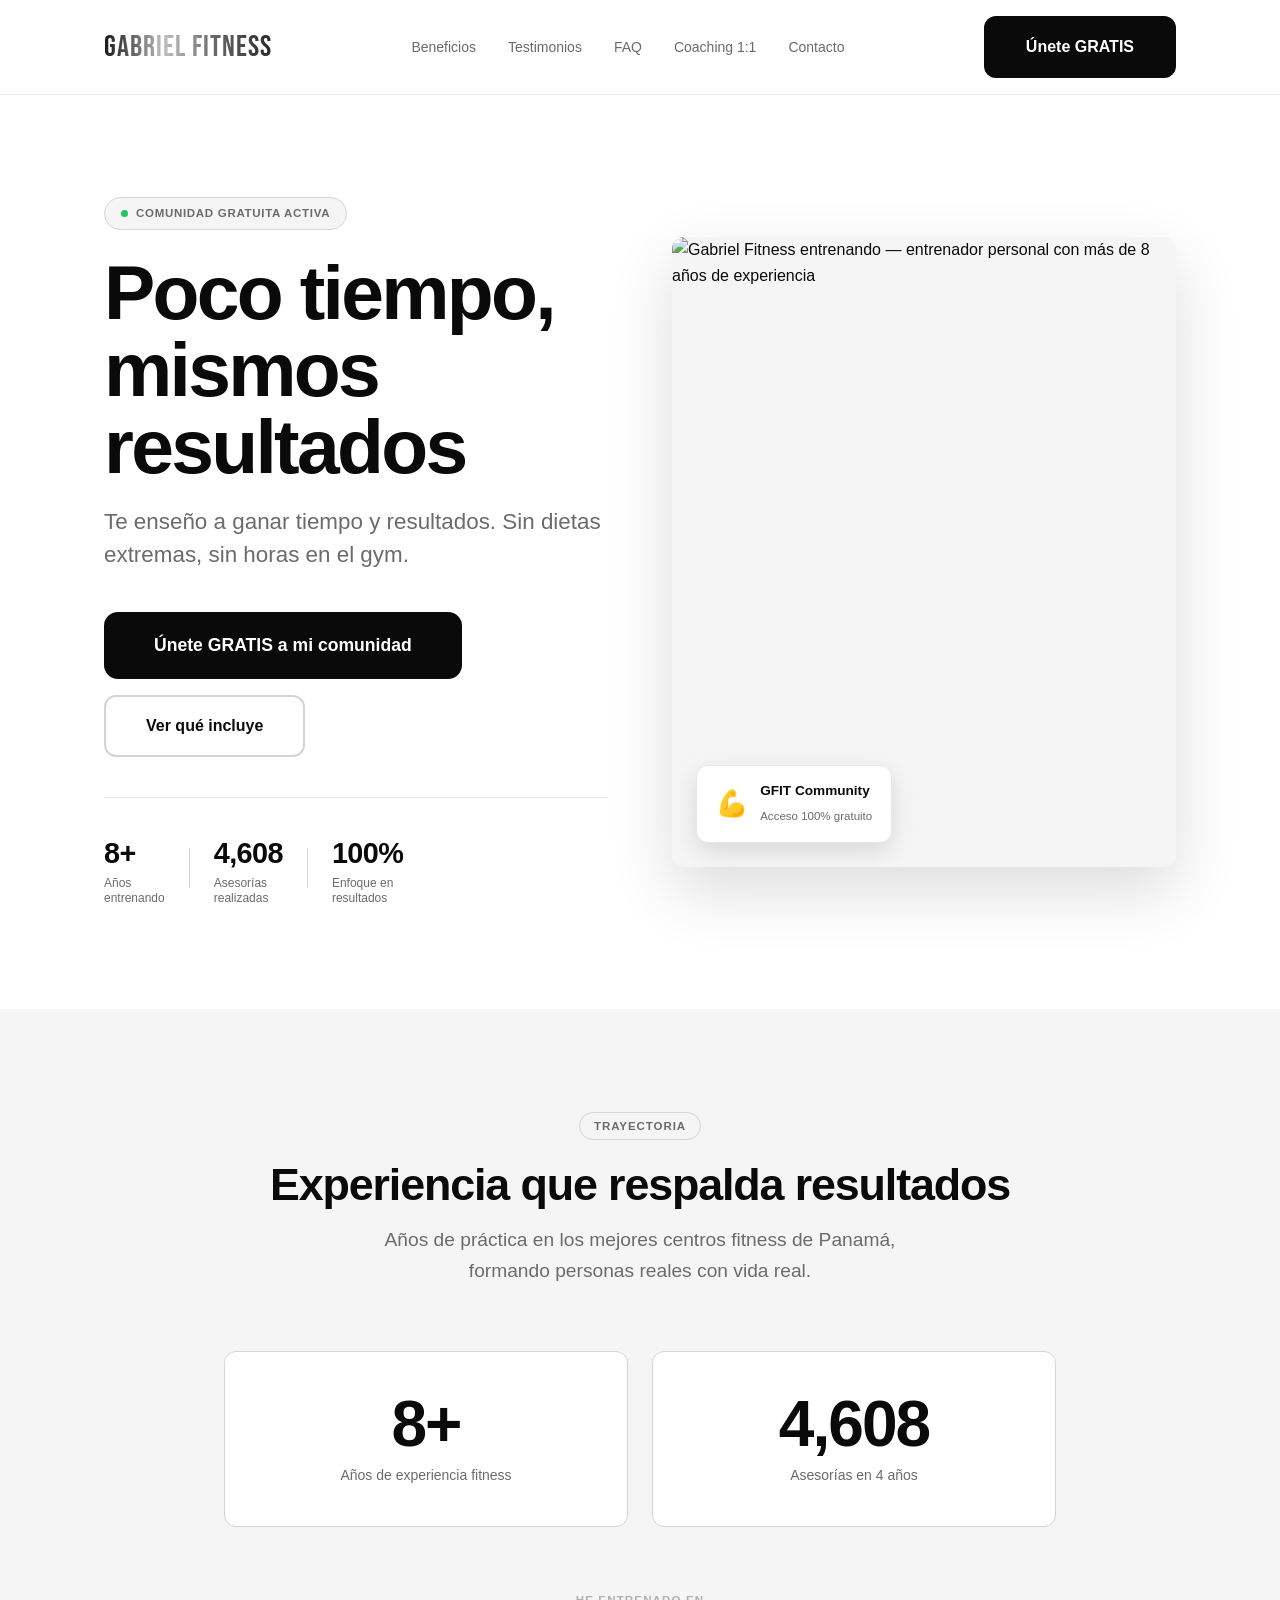
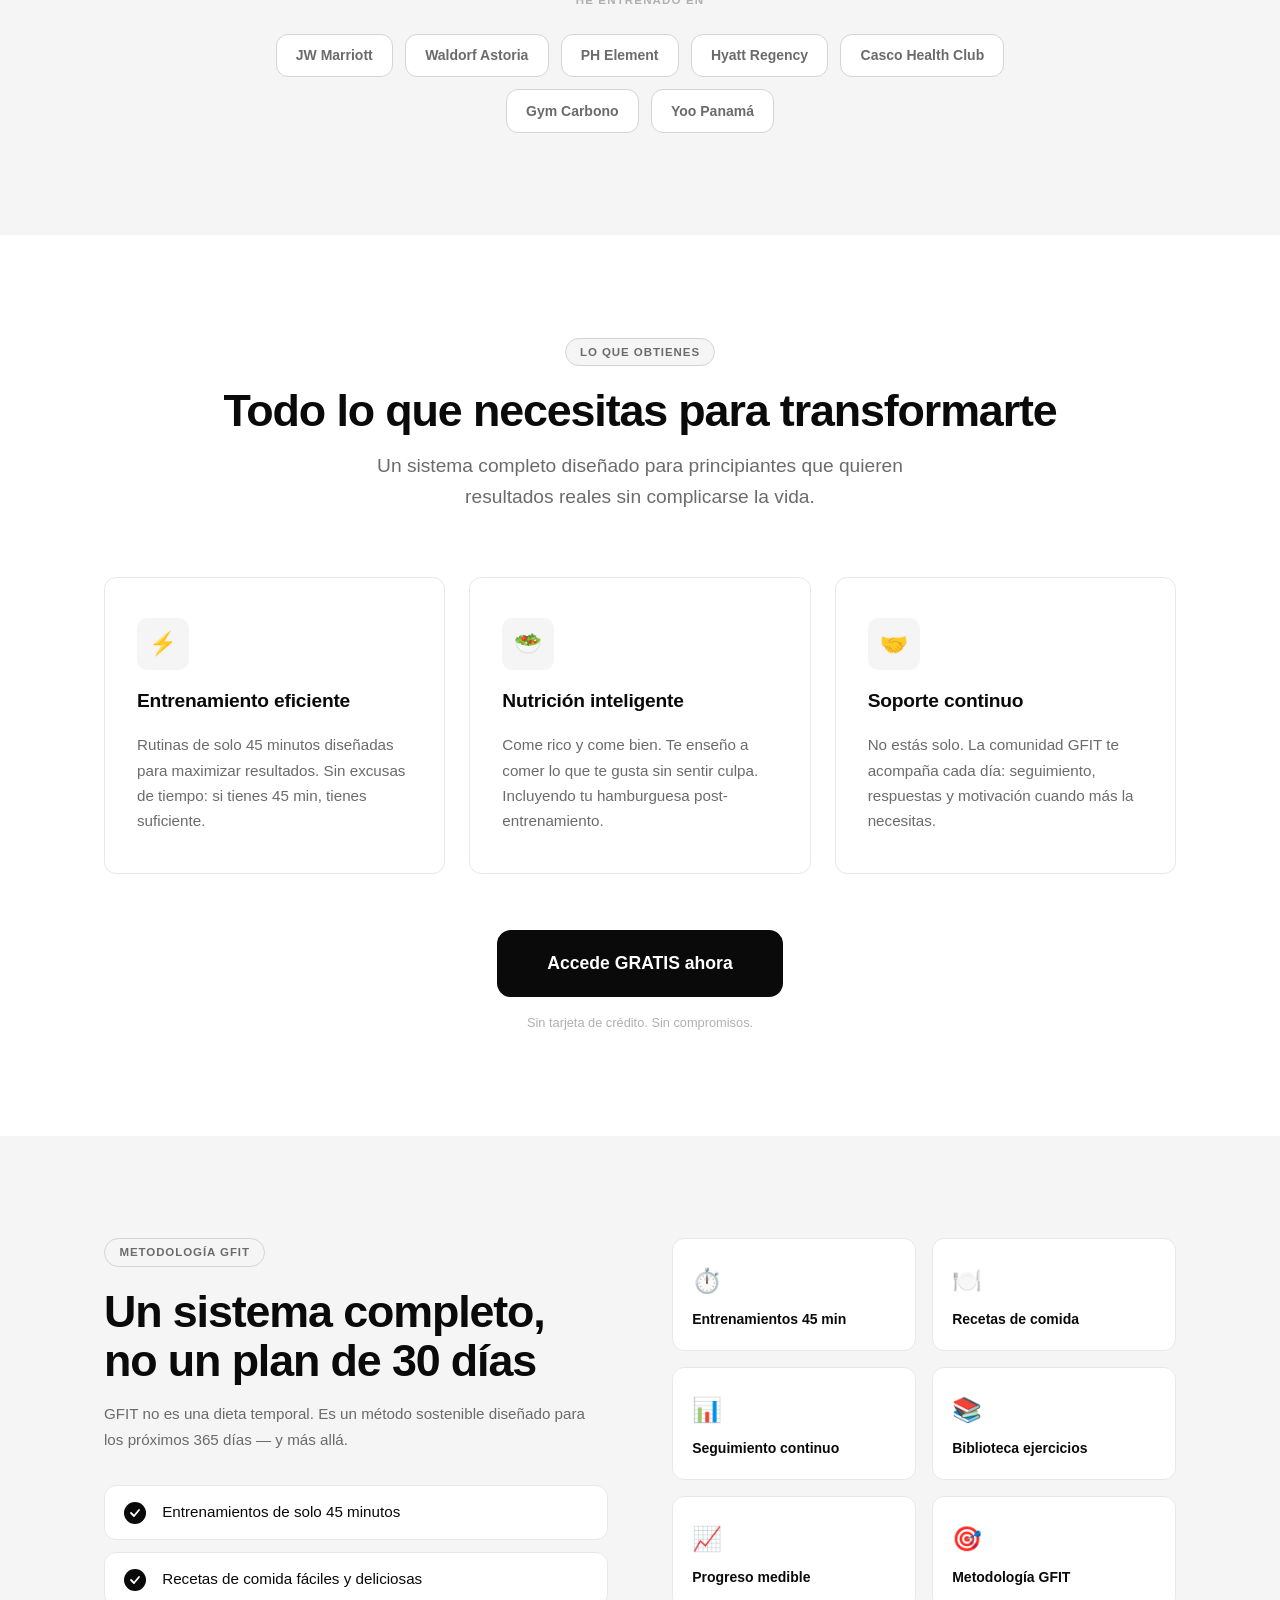
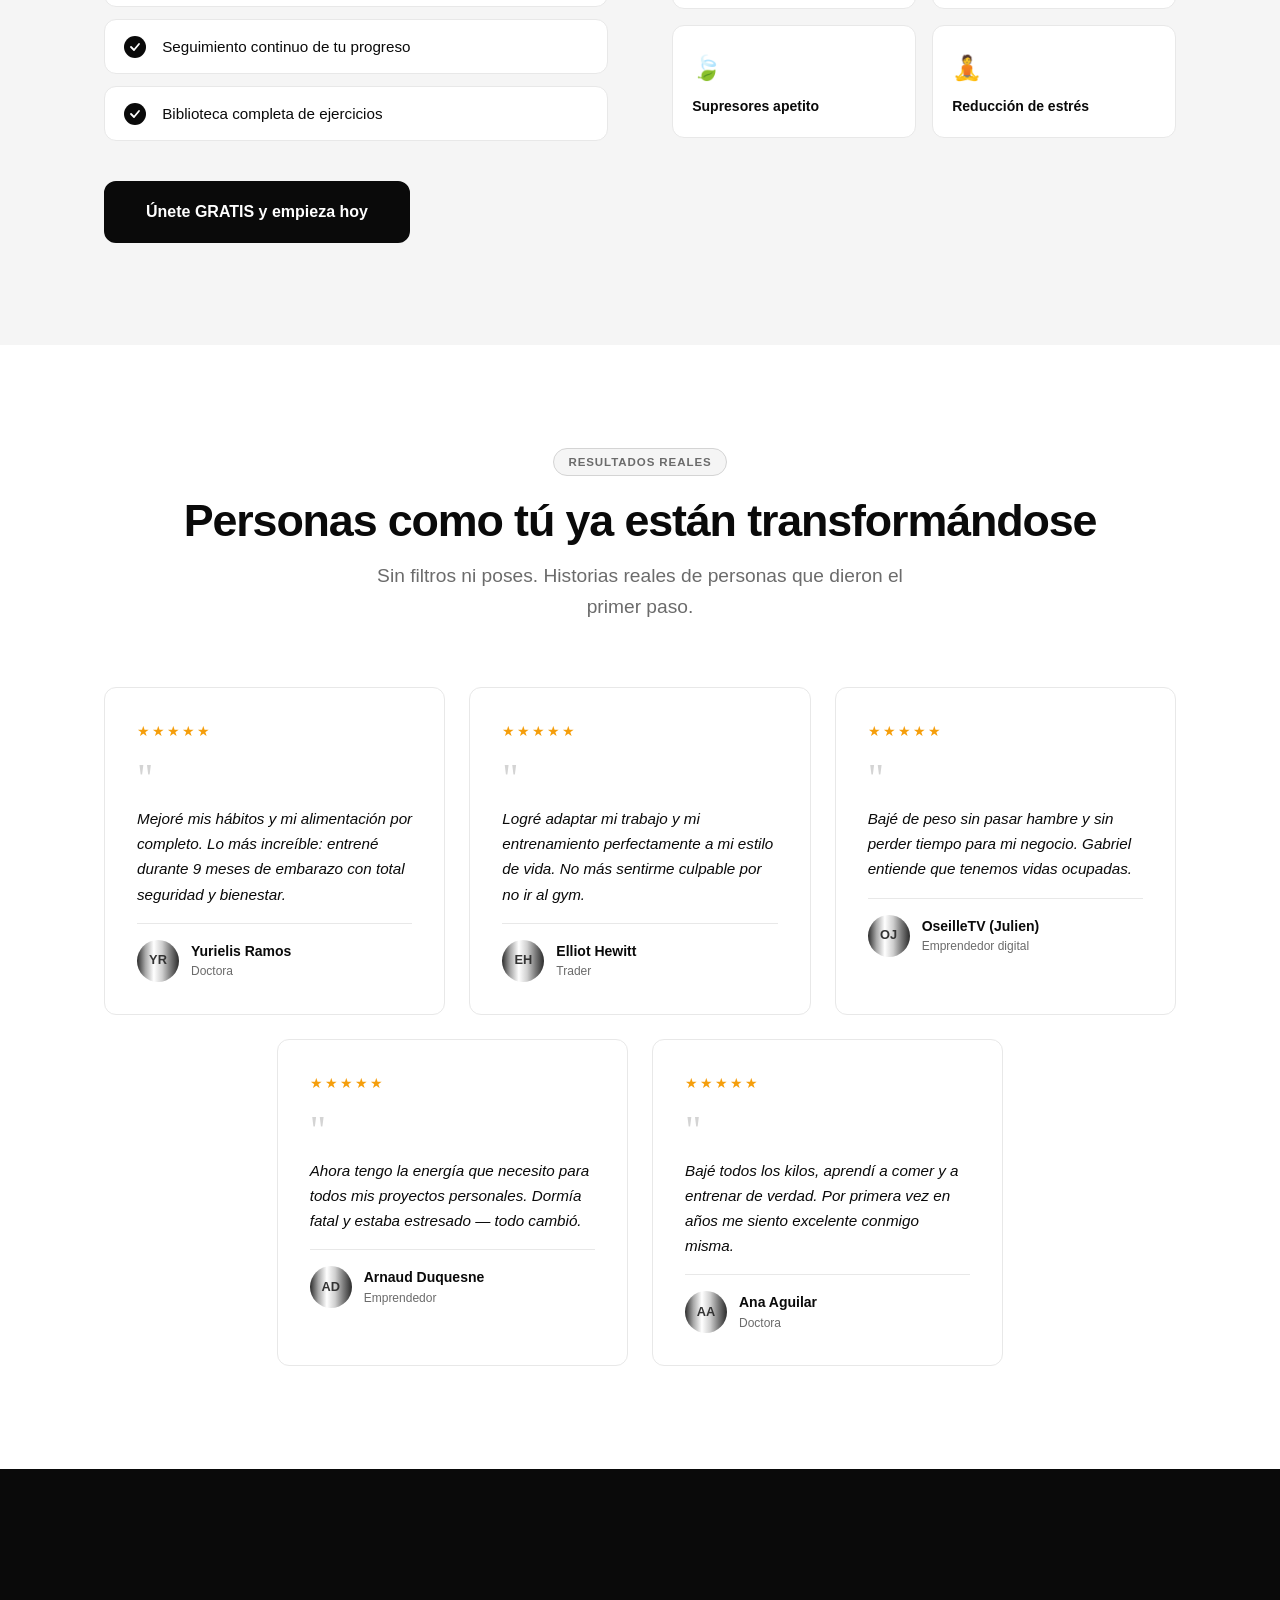
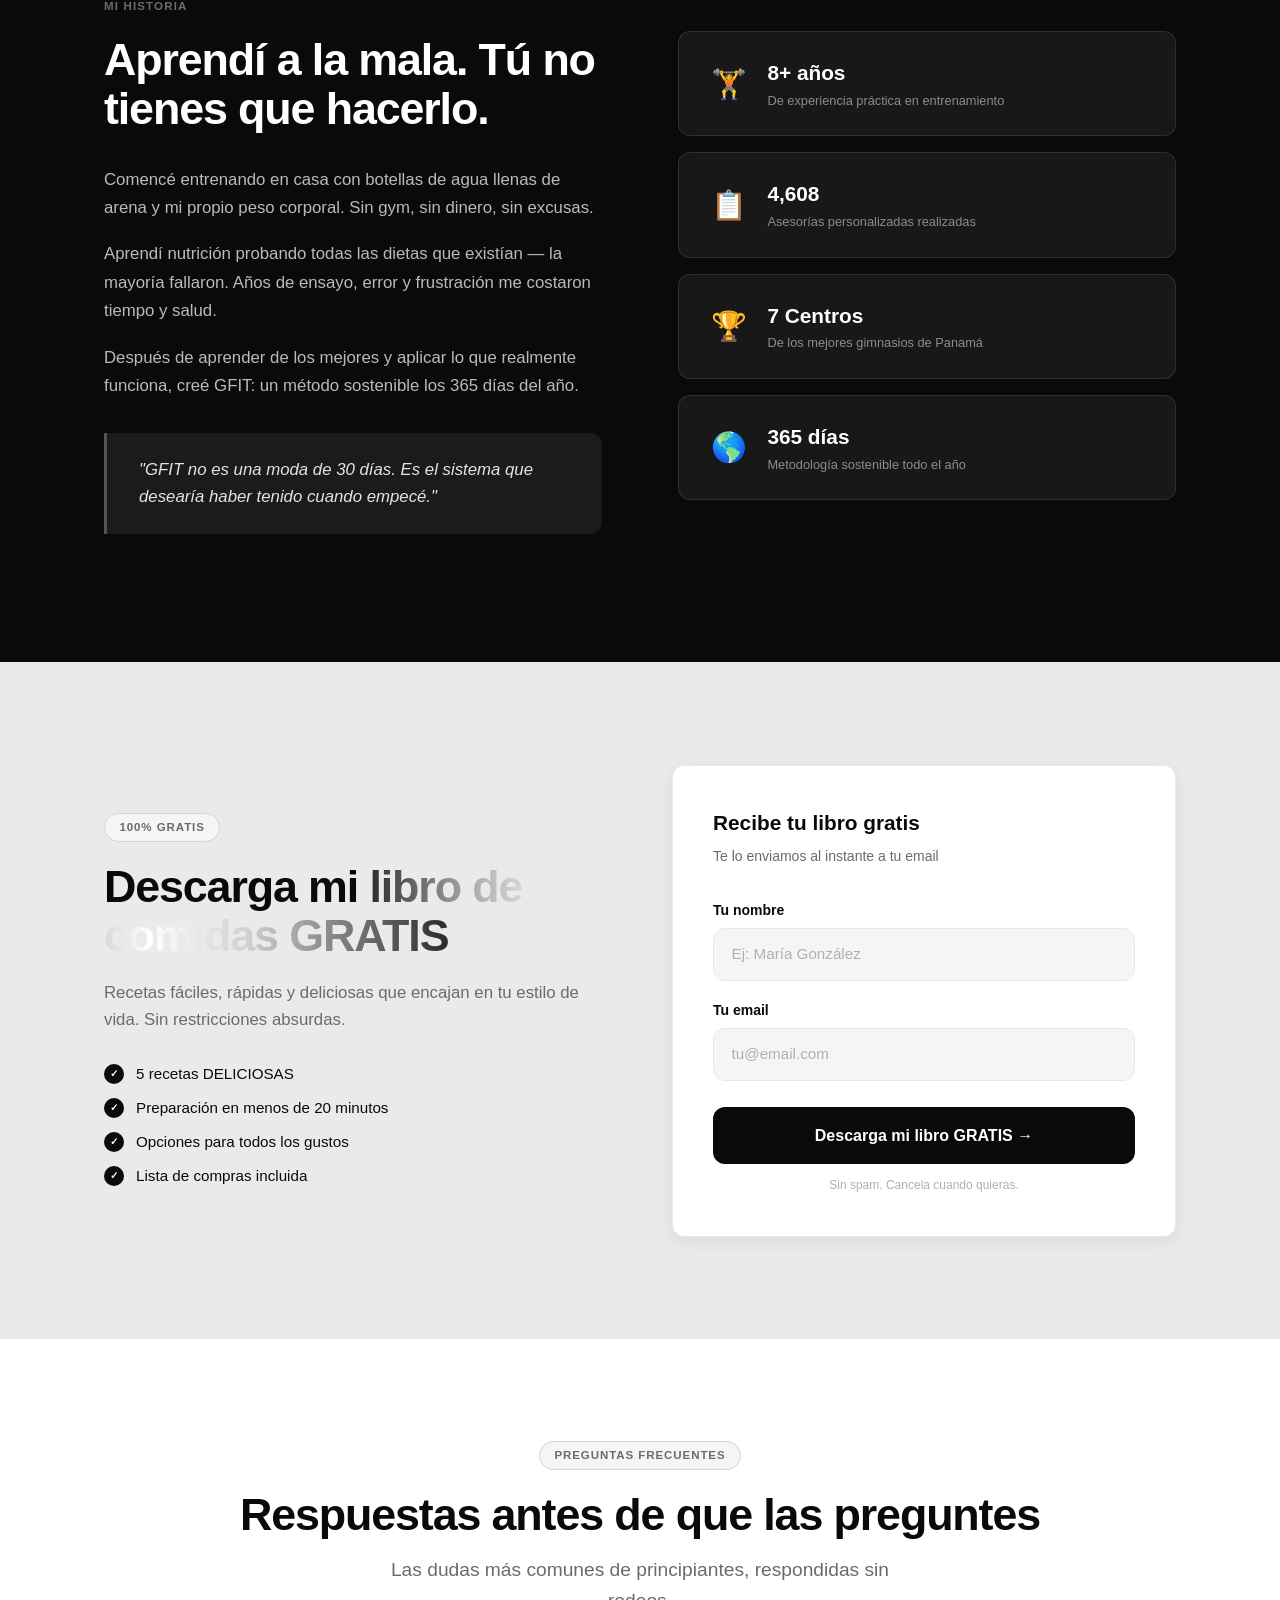
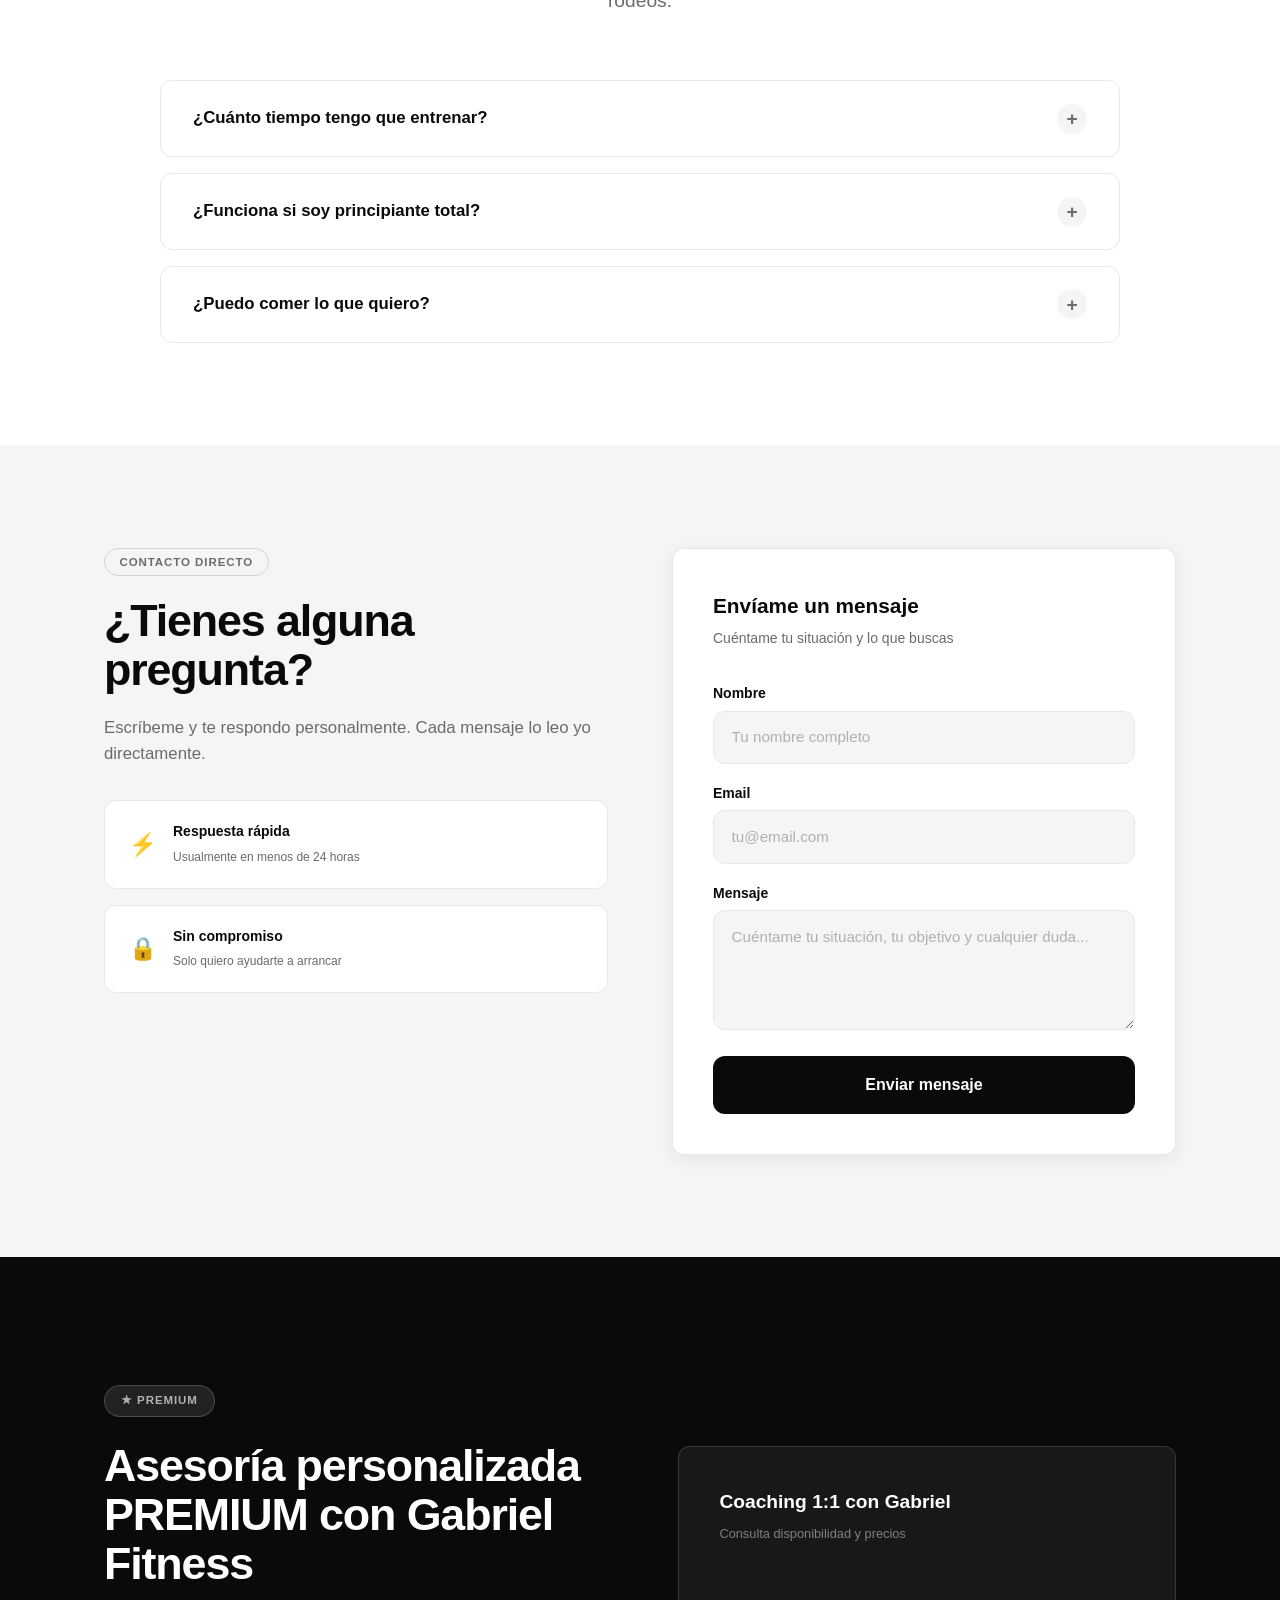
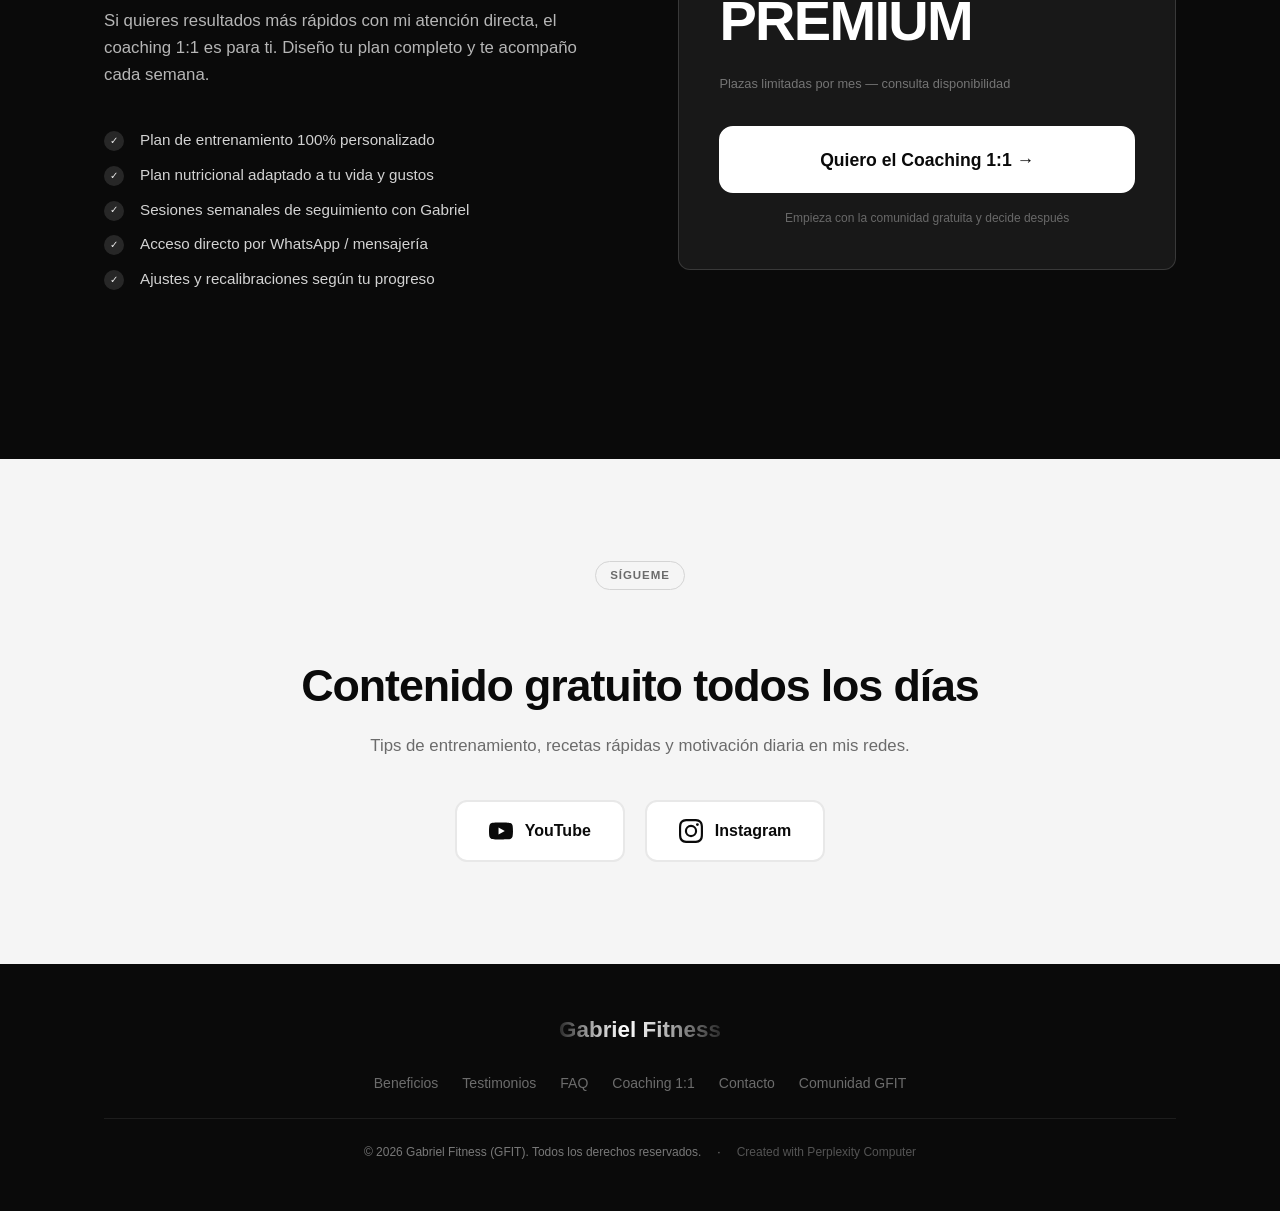
==== commit 32babd38: "Fix lead magnet form: capture nombre/email via Formspree before download The download button was a p" ====
--- a/index.html
+++ b/index.html
@@ -494,7 +494,7 @@
               <div id="recurso-form-wrap">
                 <h3 class="form-card-title">Recibe tu libro gratis</h3>
                 <p class="form-card-sub">Te lo enviamos al instante a tu email</p>
-                <form id="recursoForm" action="#" method="post" novalidate>
+                <form id="recursoForm" action="https://formspree.io/f/xdennqea" method="post" novalidate>
                   <div class="form-group">
                     <label class="form-label" for="r-nombre">Tu nombre</label>
                     <input class="form-input" type="text" id="r-nombre" name="nombre" placeholder="Ej: María González" autocomplete="given-name" required>
@@ -503,14 +503,14 @@
                     <label class="form-label" for="r-email">Tu email</label>
                     <input class="form-input" type="email" id="r-email" name="email" placeholder="tu@email.com" autocomplete="email" required>
                   </div>
-                  <a href="https://drive.google.com/uc?export=download&id=1kMKv0b5bnyBWV6Ov9HfNe099IRb4zLnI" class="form-submit" style="display:block;text-align:center;text-decoration:none;">Descarga mi libro GRATIS →</a>
+                  <button type="submit" class="form-submit">Descarga mi libro GRATIS →</button>
                   <p class="form-disclaimer">Sin spam. Cancela cuando quieras.</p>
                 </form>
               </div>
               <div class="form-success" id="recurso-success" aria-live="polite">
                 <div class="form-success-icon">🎉</div>
-                <h3 class="form-success-title">¡Listo! Ya está en camino</h3>
-                <p class="form-success-text">Revisa tu email. Bienvenido/a a la comunidad GFIT.</p>
+                <h3 class="form-success-title">¡Listo! Tu descarga está comenzando</h3>
+                <p class="form-success-text">Si no empieza sola, <a href="https://drive.google.com/uc?export=download&id=1kMKv0b5bnyBWV6Ov9HfNe099IRb4zLnI" target="_blank" rel="noopener">hacé clic acá</a>. Bienvenido/a a la comunidad GFIT.</p>
               </div>
             </div>
           </div>
@@ -790,10 +790,33 @@
     (function () {
       var form = document.getElementById('recursoForm');
       if (!form) return;
+      var bookUrl = 'https://drive.google.com/uc?export=download&id=1kMKv0b5bnyBWV6Ov9HfNe099IRb4zLnI';
       form.addEventListener('submit', function (e) {
         e.preventDefault();
-        document.getElementById('recurso-form-wrap').style.display = 'none';
-        document.getElementById('recurso-success').classList.add('show');
+        var btn = form.querySelector('button[type="submit"]');
+        var original = btn.textContent;
+        btn.textContent = 'Enviando...';
+        btn.disabled = true;
+        var data = new FormData(form);
+        fetch(form.action, {
+          method: 'POST',
+          body: data,
+          headers: { 'Accept': 'application/json' }
+        })
+        .then(function (res) {
+          if (res.ok) {
+            document.getElementById('recurso-form-wrap').style.display = 'none';
+            document.getElementById('recurso-success').classList.add('show');
+            window.location.href = bookUrl;
+          } else {
+            btn.textContent = 'Error. Intenta de nuevo';
+            btn.disabled = false;
+          }
+        })
+        .catch(function () {
+          btn.textContent = 'Error de red. Intenta de nuevo';
+          btn.disabled = false;
+        });
       });
     })();
 
--- a/styles.css
+++ b/styles.css
@@ -1374,3 +1374,67 @@
 }
 
 .footer-bottom a:hover { color: rgba(255,255,255,0.7); }
+
+/* ============================================
+   MOBILE IMPROVEMENTS — controlled additions only
+   Desktop unchanged. No global selectors.
+   ============================================ */
+
+/* 1. HERO IMAGE — no cropping on mobile */
+@media (max-width: 768px) {
+  .hero-img-wrap img {
+    object-fit: contain;
+    object-position: center;
+  }
+}
+
+/* 2. HERO LAYOUT — single column + CTA stacked */
+@media (max-width: 768px) {
+  .hero-grid {
+    grid-template-columns: 1fr;
+  }
+
+  .hero-cta-group {
+    flex-direction: column;
+  }
+
+  .hero-cta-group .btn {
+    width: 100%;
+  }
+}
+
+/* 3. TESTIMONIALS — horizontal scroll slider (mobile only) */
+@media (max-width: 768px) {
+  .testimonios-top,
+  .testimonios-bottom {
+    display: flex;
+    overflow-x: auto;
+    gap: 16px;
+    scroll-snap-type: x mandatory;
+    padding-bottom: 12px;
+    grid-template-columns: unset;
+    max-width: unset;
+  }
+
+  .testimonios-top > *,
+  .testimonios-bottom > * {
+    flex: 0 0 85%;
+    scroll-snap-align: start;
+  }
+
+  .testimonios-top::-webkit-scrollbar,
+  .testimonios-bottom::-webkit-scrollbar {
+    display: none;
+  }
+}
+
+/* 4. GLOBAL SPACING — safe padding adjustments */
+@media (max-width: 768px) {
+  .section-pad {
+    padding: 48px 0;
+  }
+
+  .container {
+    padding: 0 20px;
+  }
+}
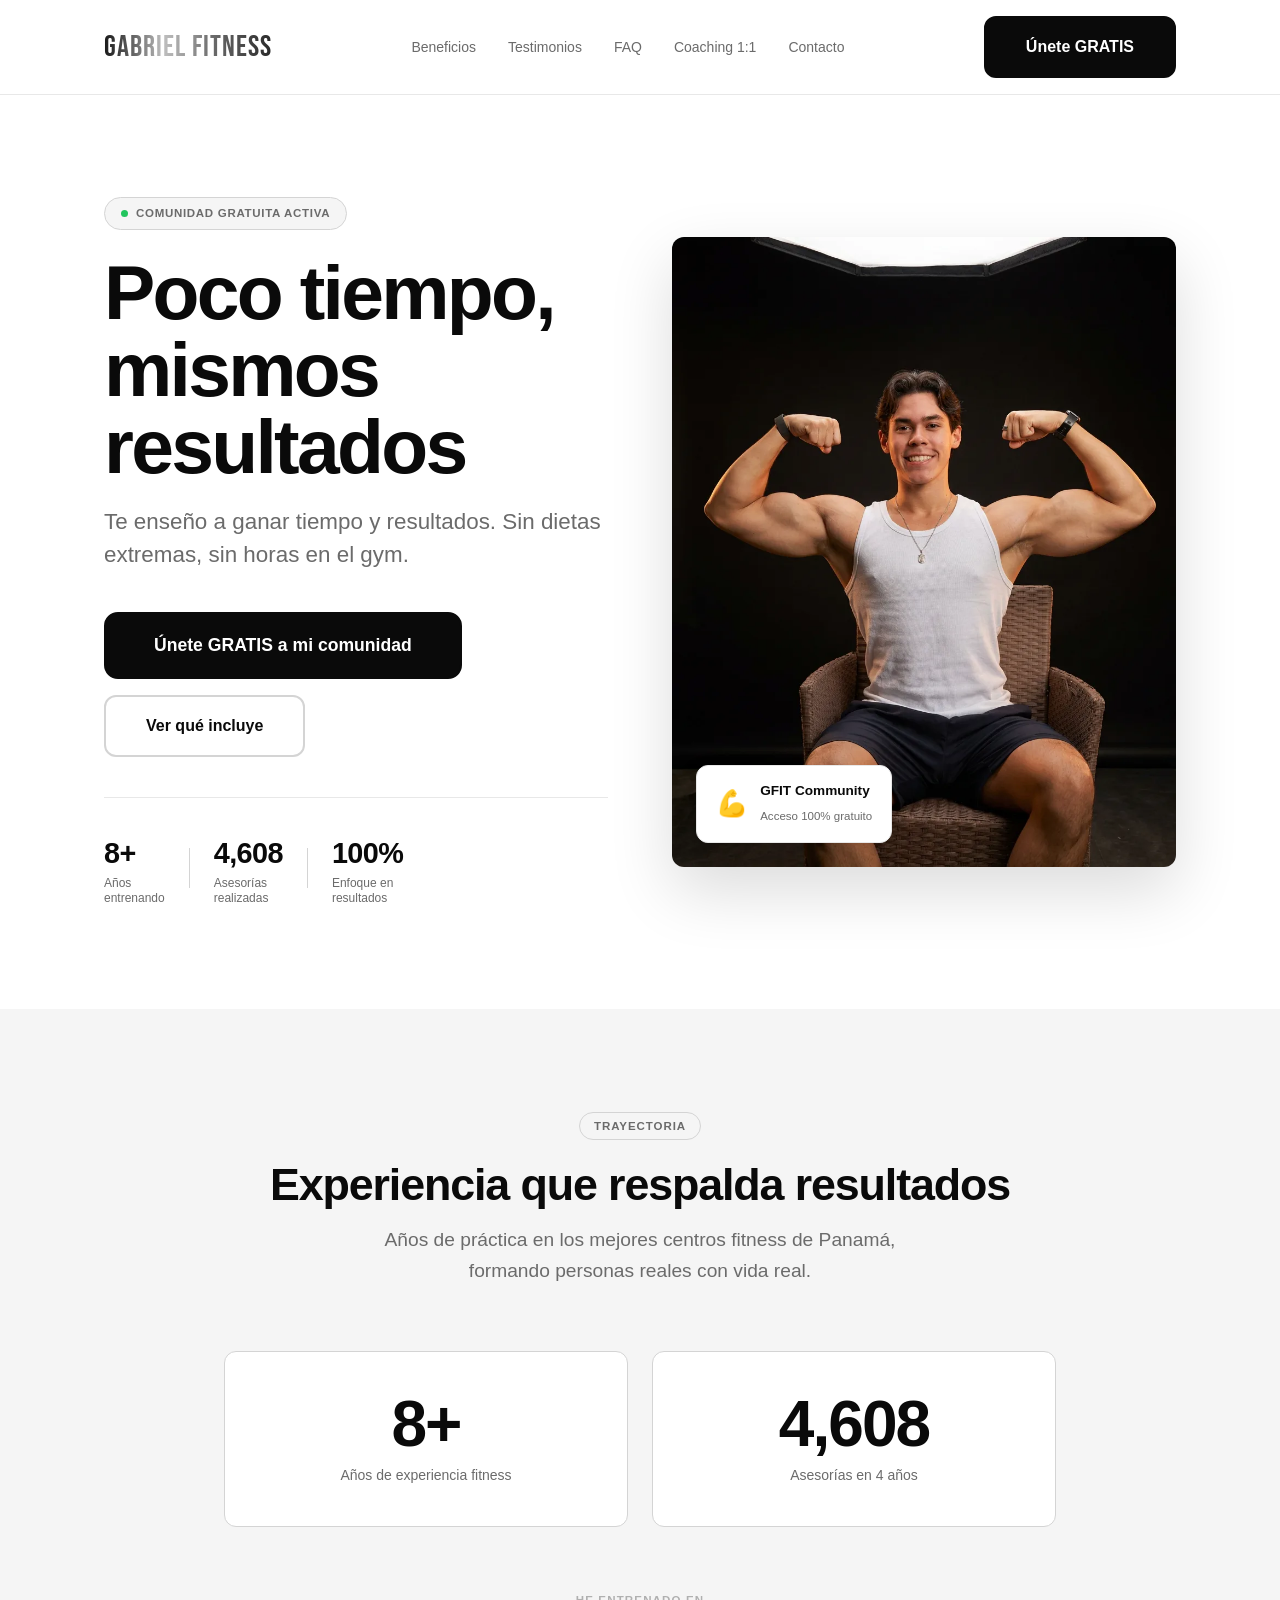
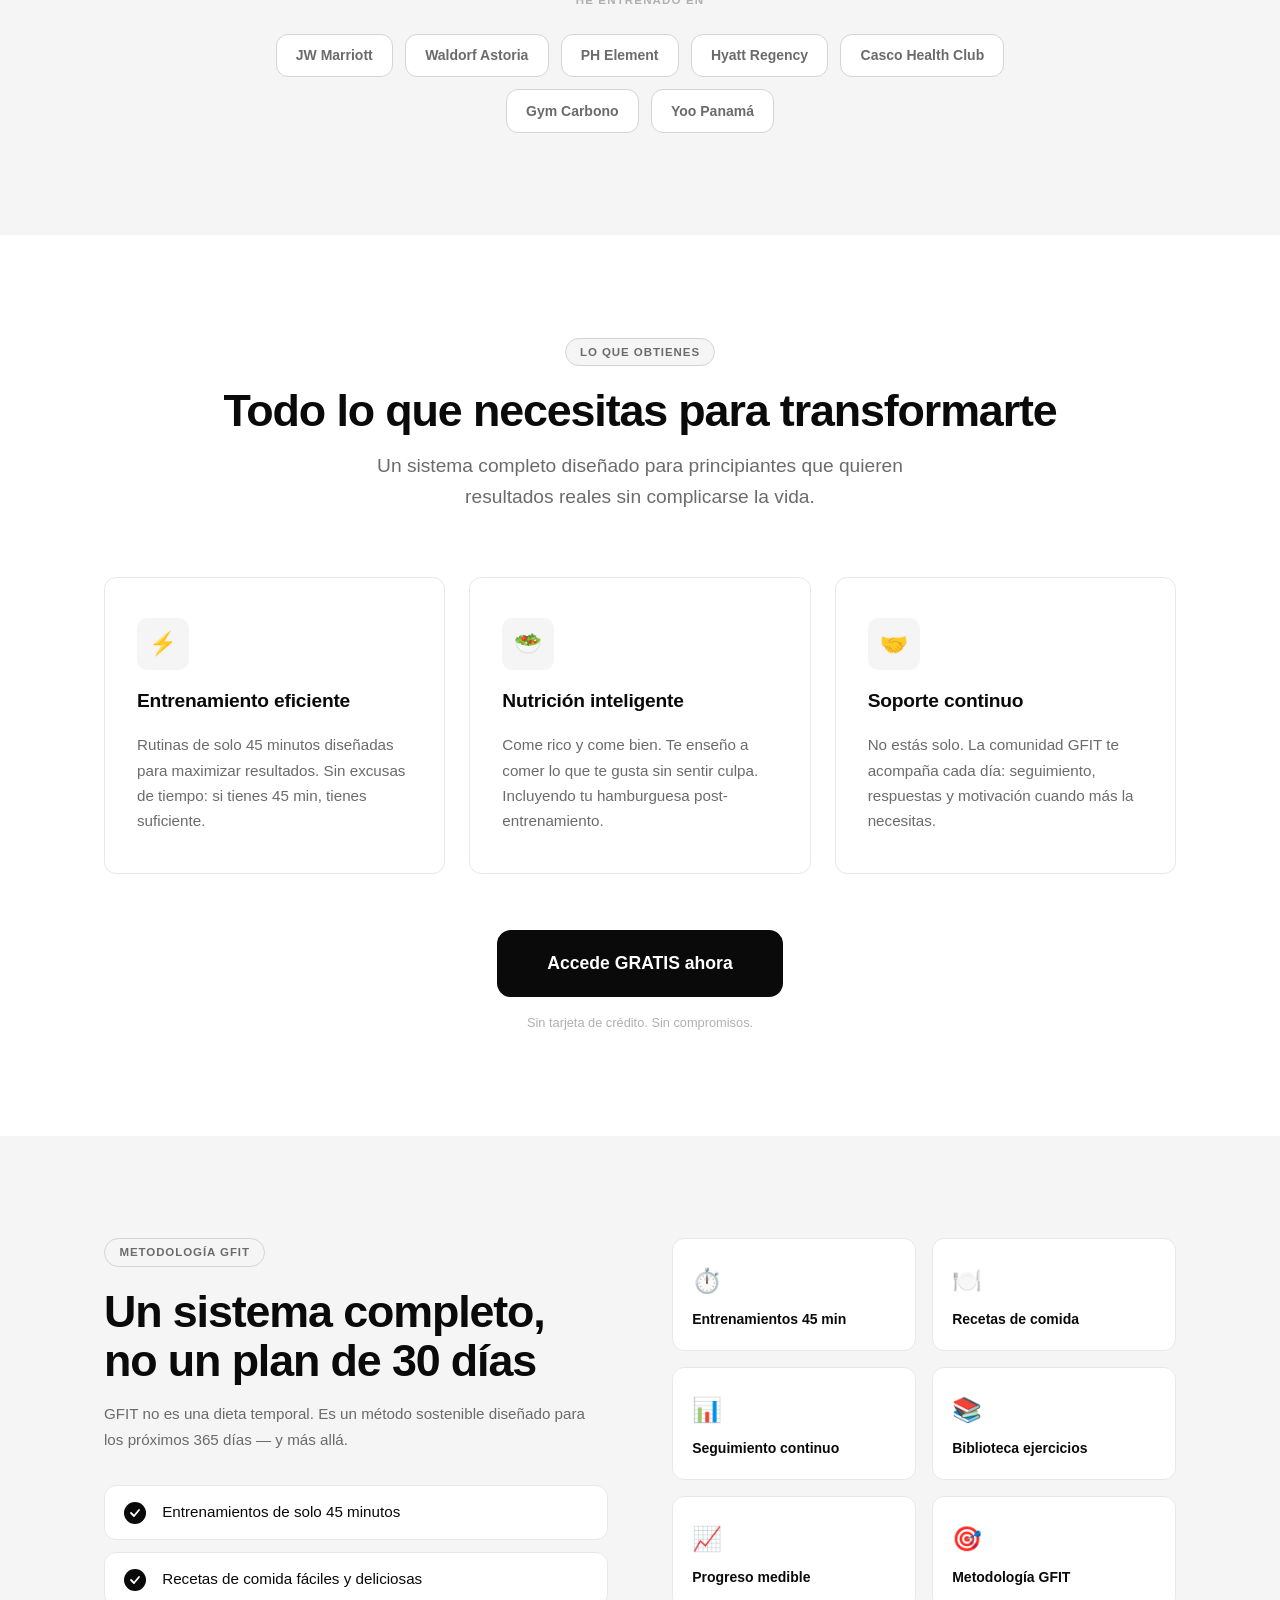
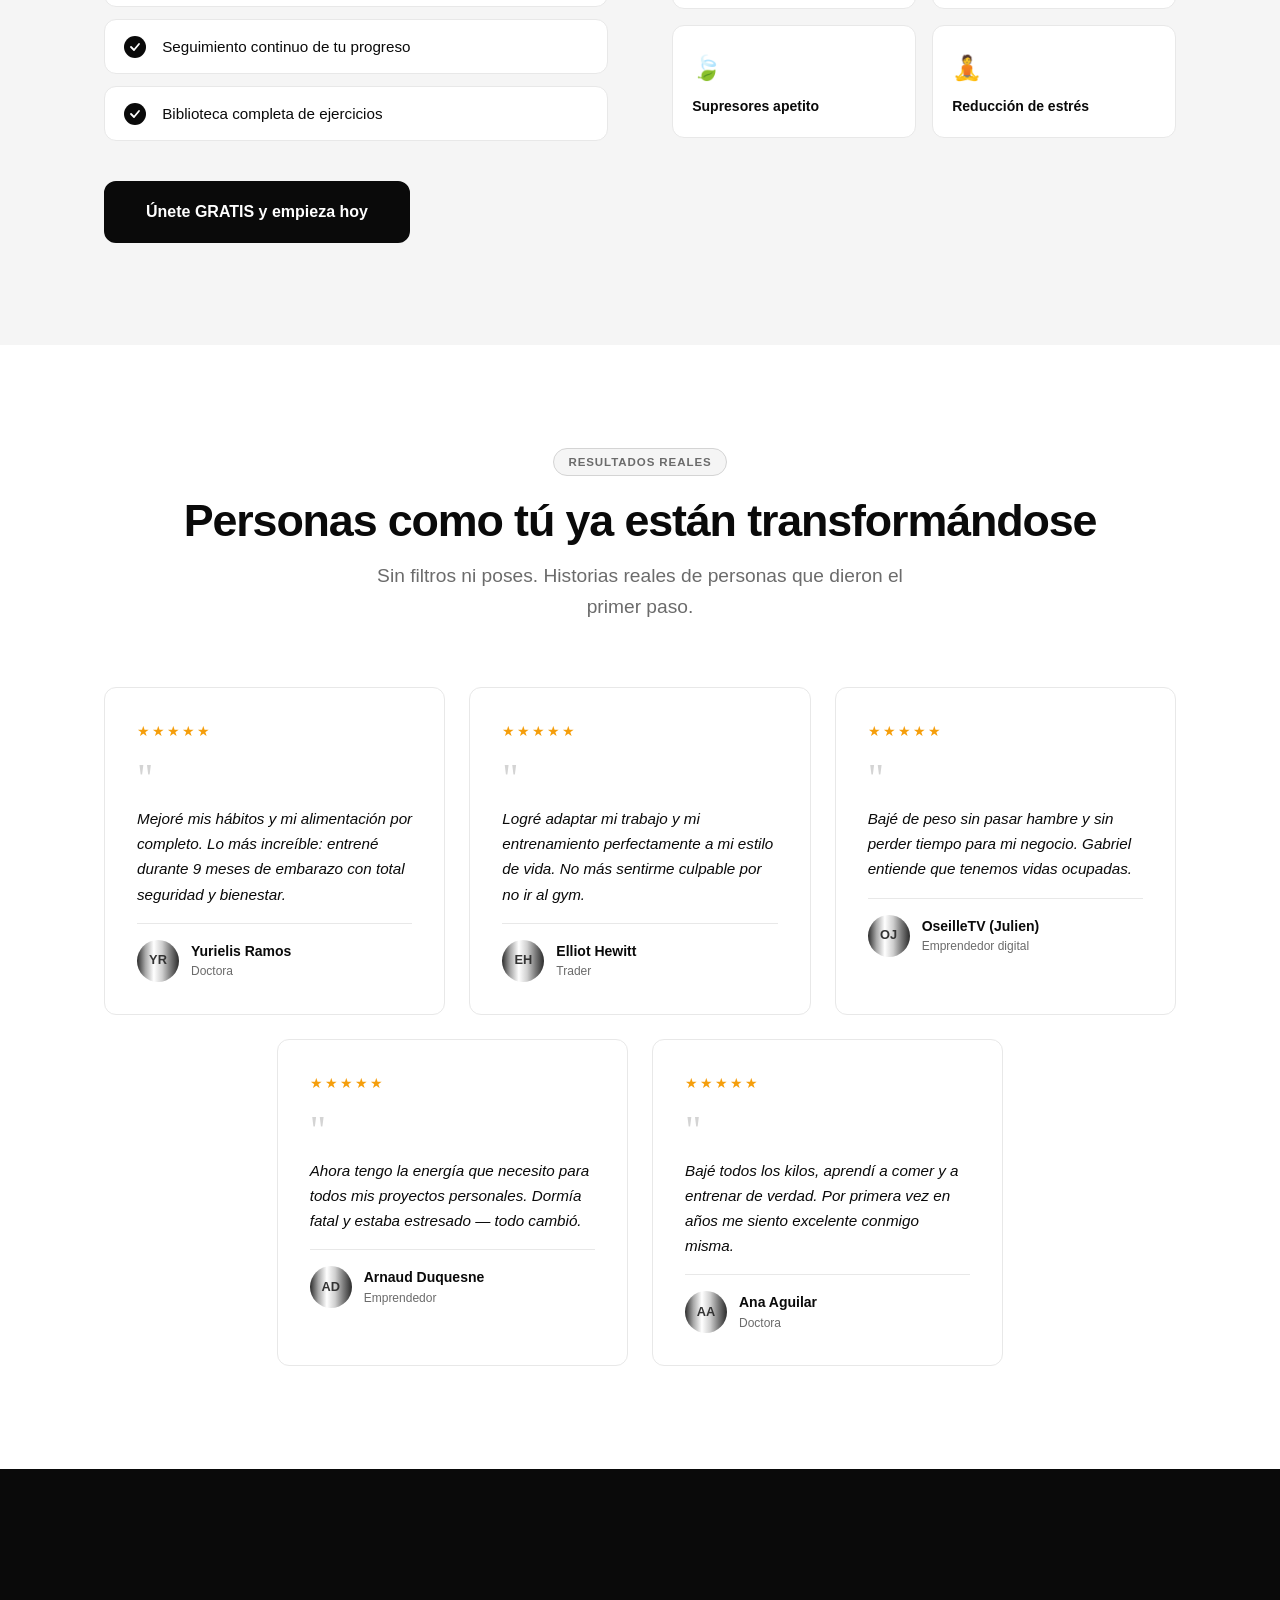
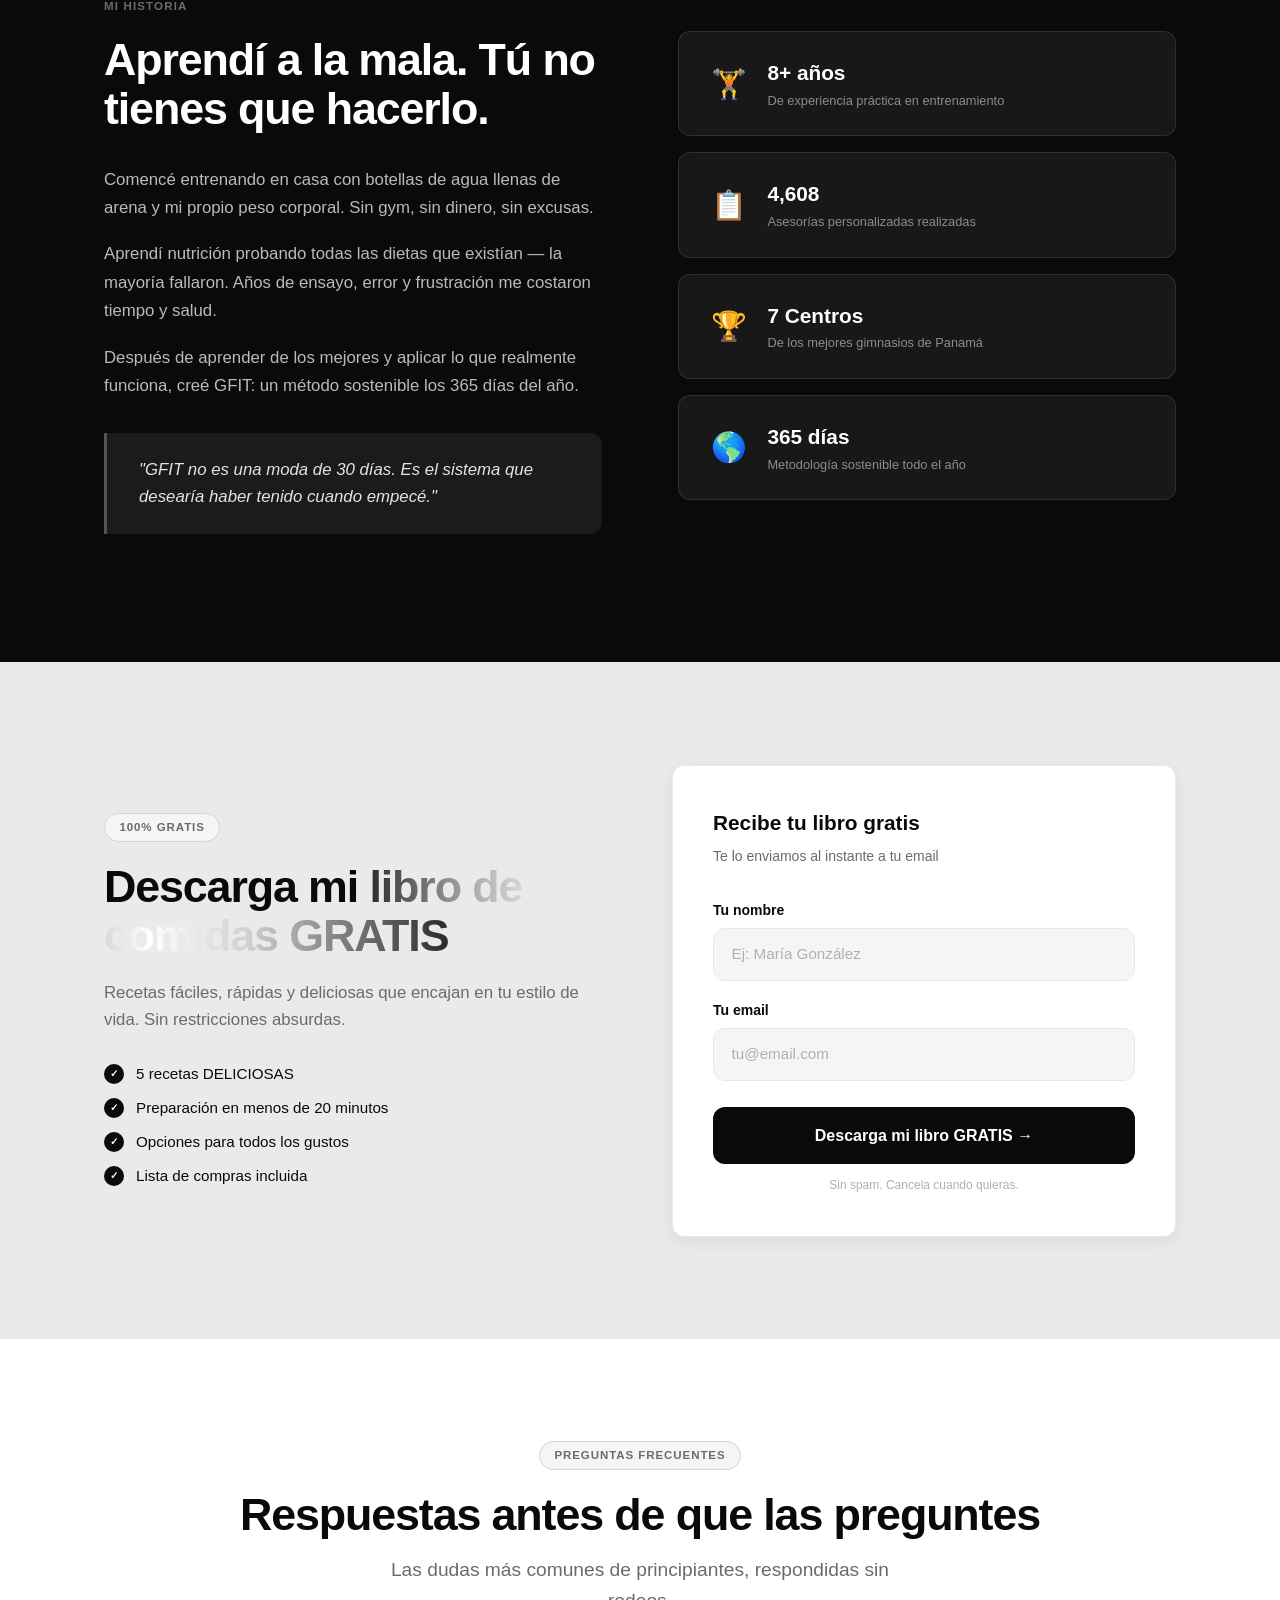
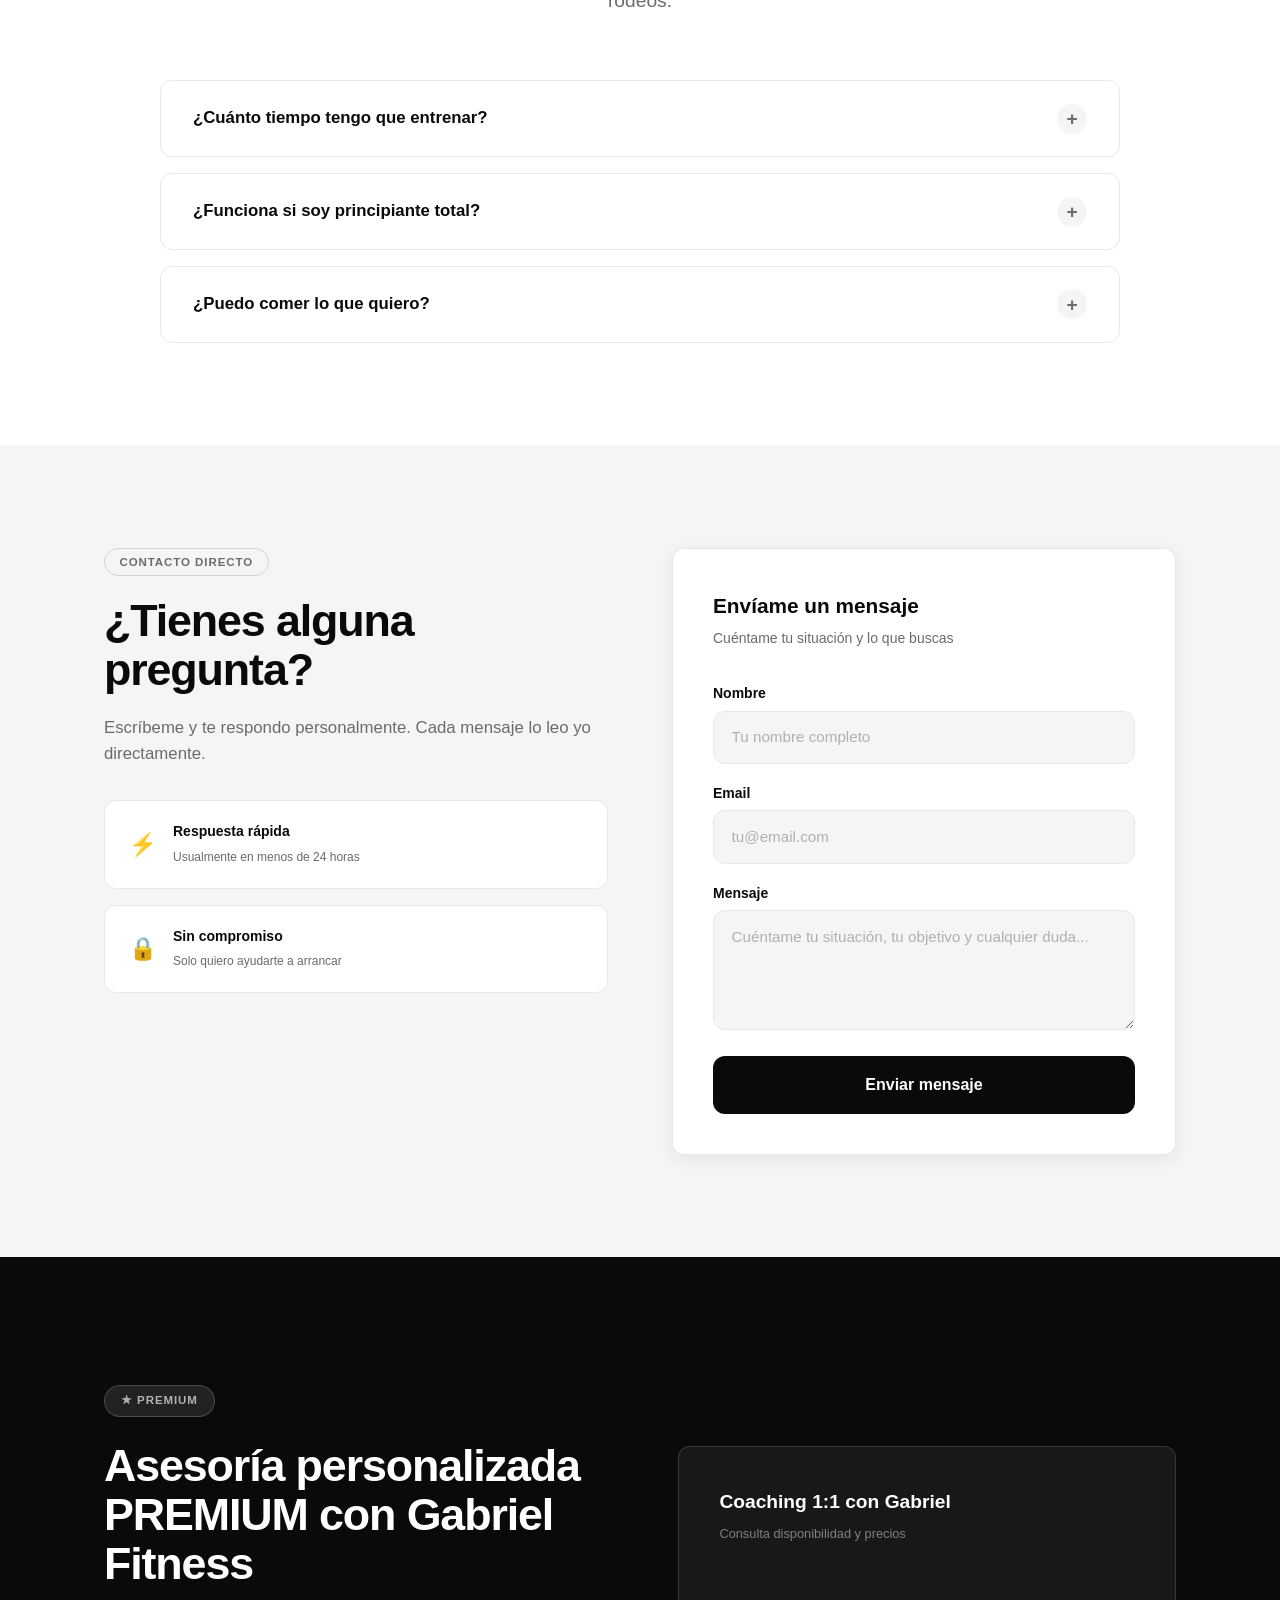
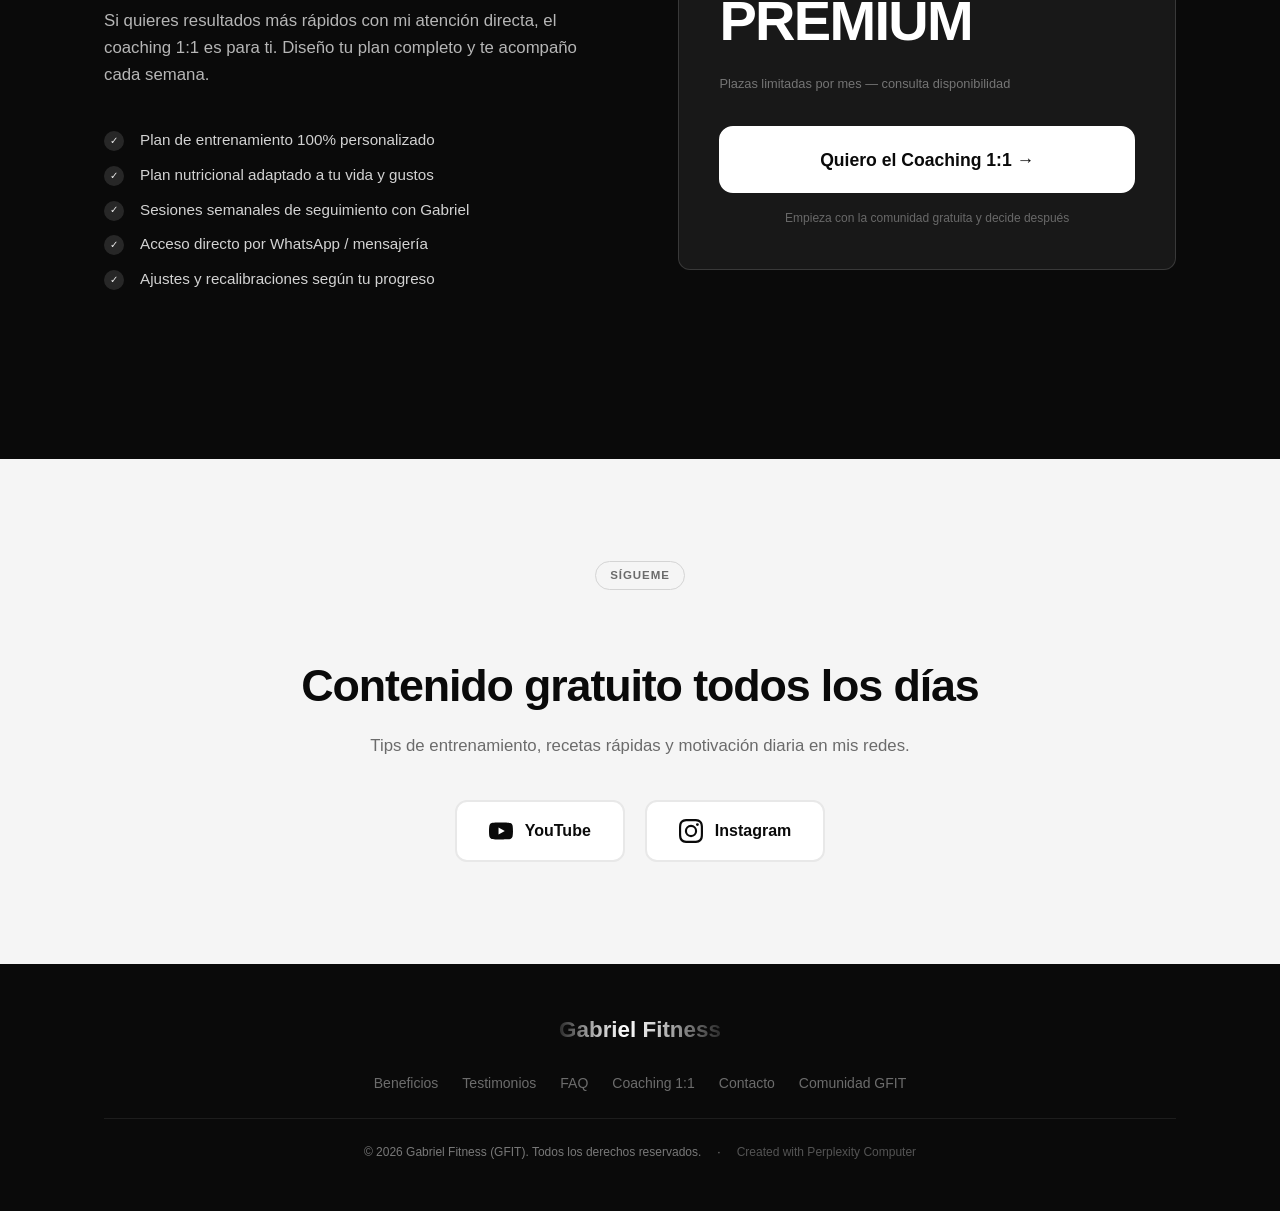
==== commit dc210878: "Host hero image locally as optimized WebP instead of Google Drive Google Drive links aren't reliable" ====
--- a/index.html
+++ b/index.html
@@ -134,11 +134,11 @@
           <!-- Imagen -->
           <div class="hero-img-wrap">
             <img
-              src="https://lh3.googleusercontent.com/d/1d9GLzJuSMVVfu2_kN2vVh6PB_fcQiuNy"
+              src="img/hero.webp"
               alt="Gabriel Fitness entrenando — entrenador personal con más de 8 años de experiencia"
               loading="eager"
-              width="800"
-              height="1000"
+              width="928"
+              height="1152"
             >
             <div class="hero-img-badge">
               <div class="hero-img-badge-icon">💪</div>
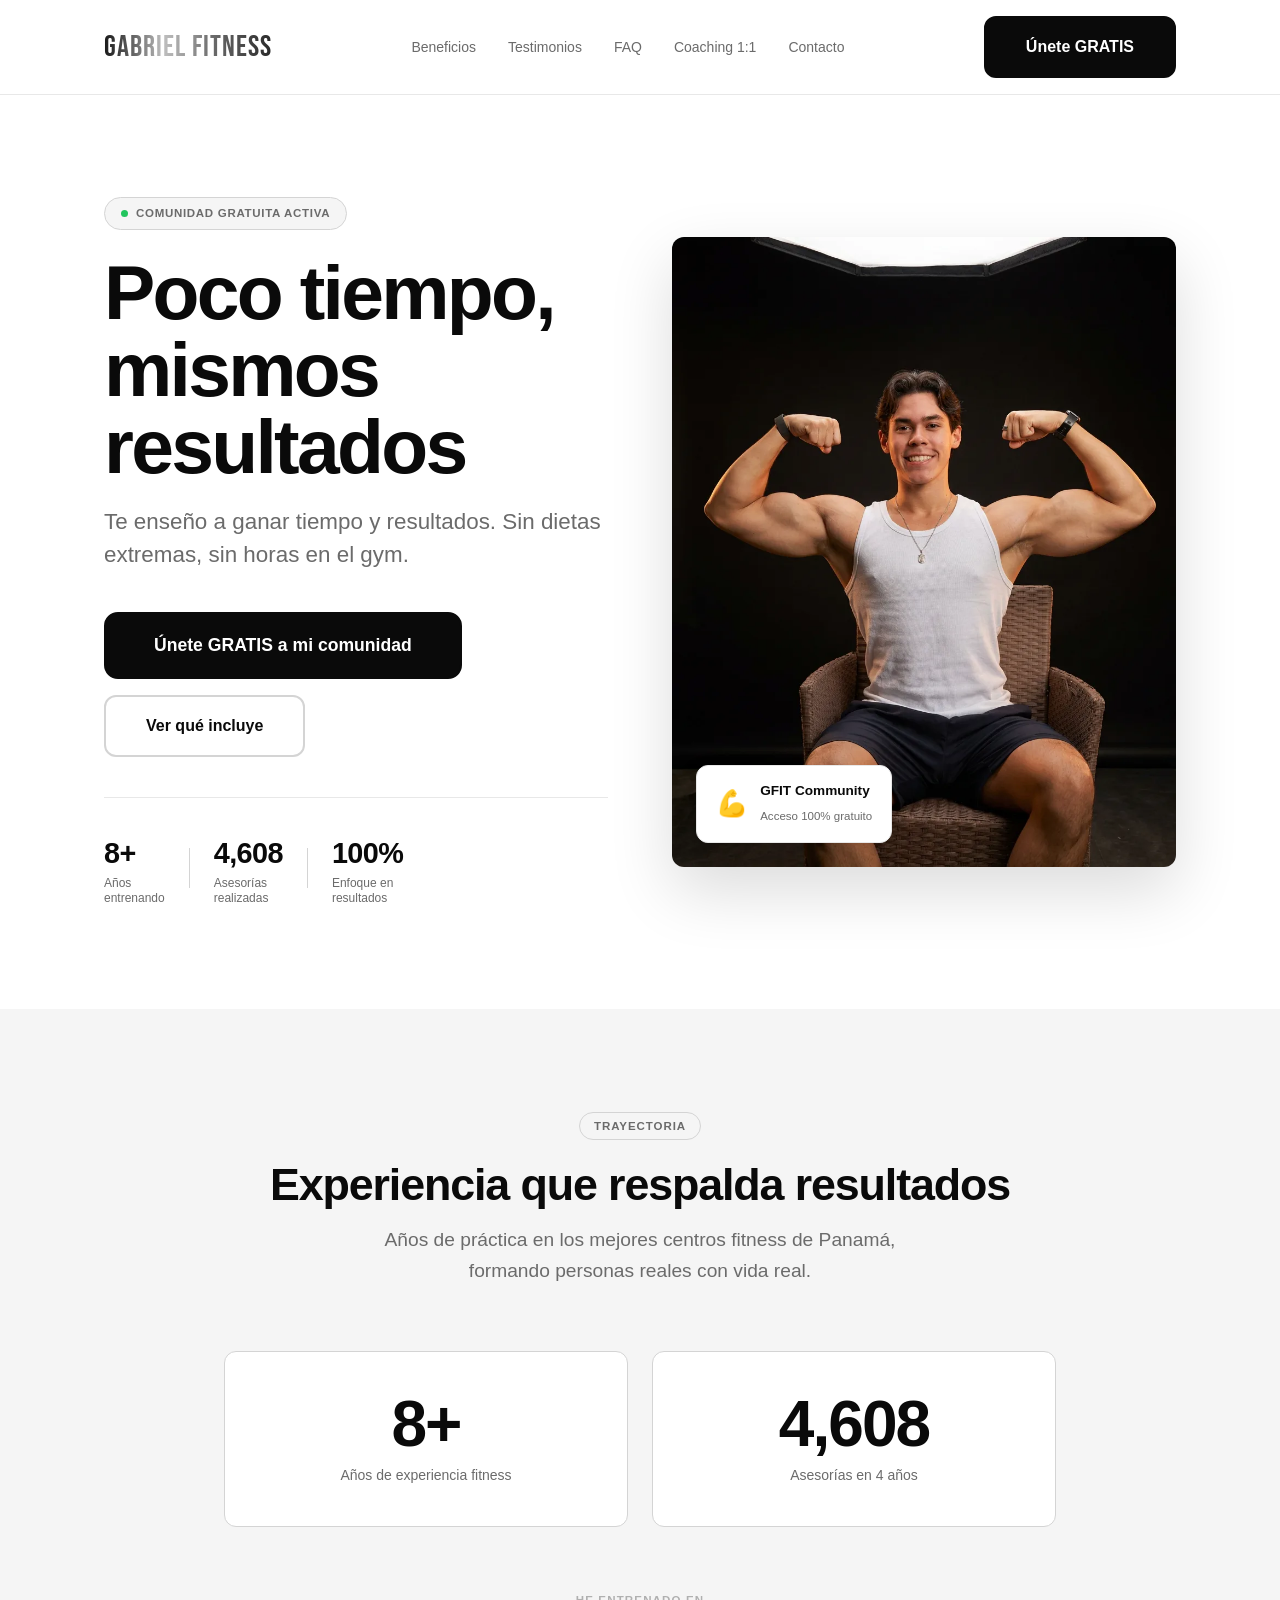
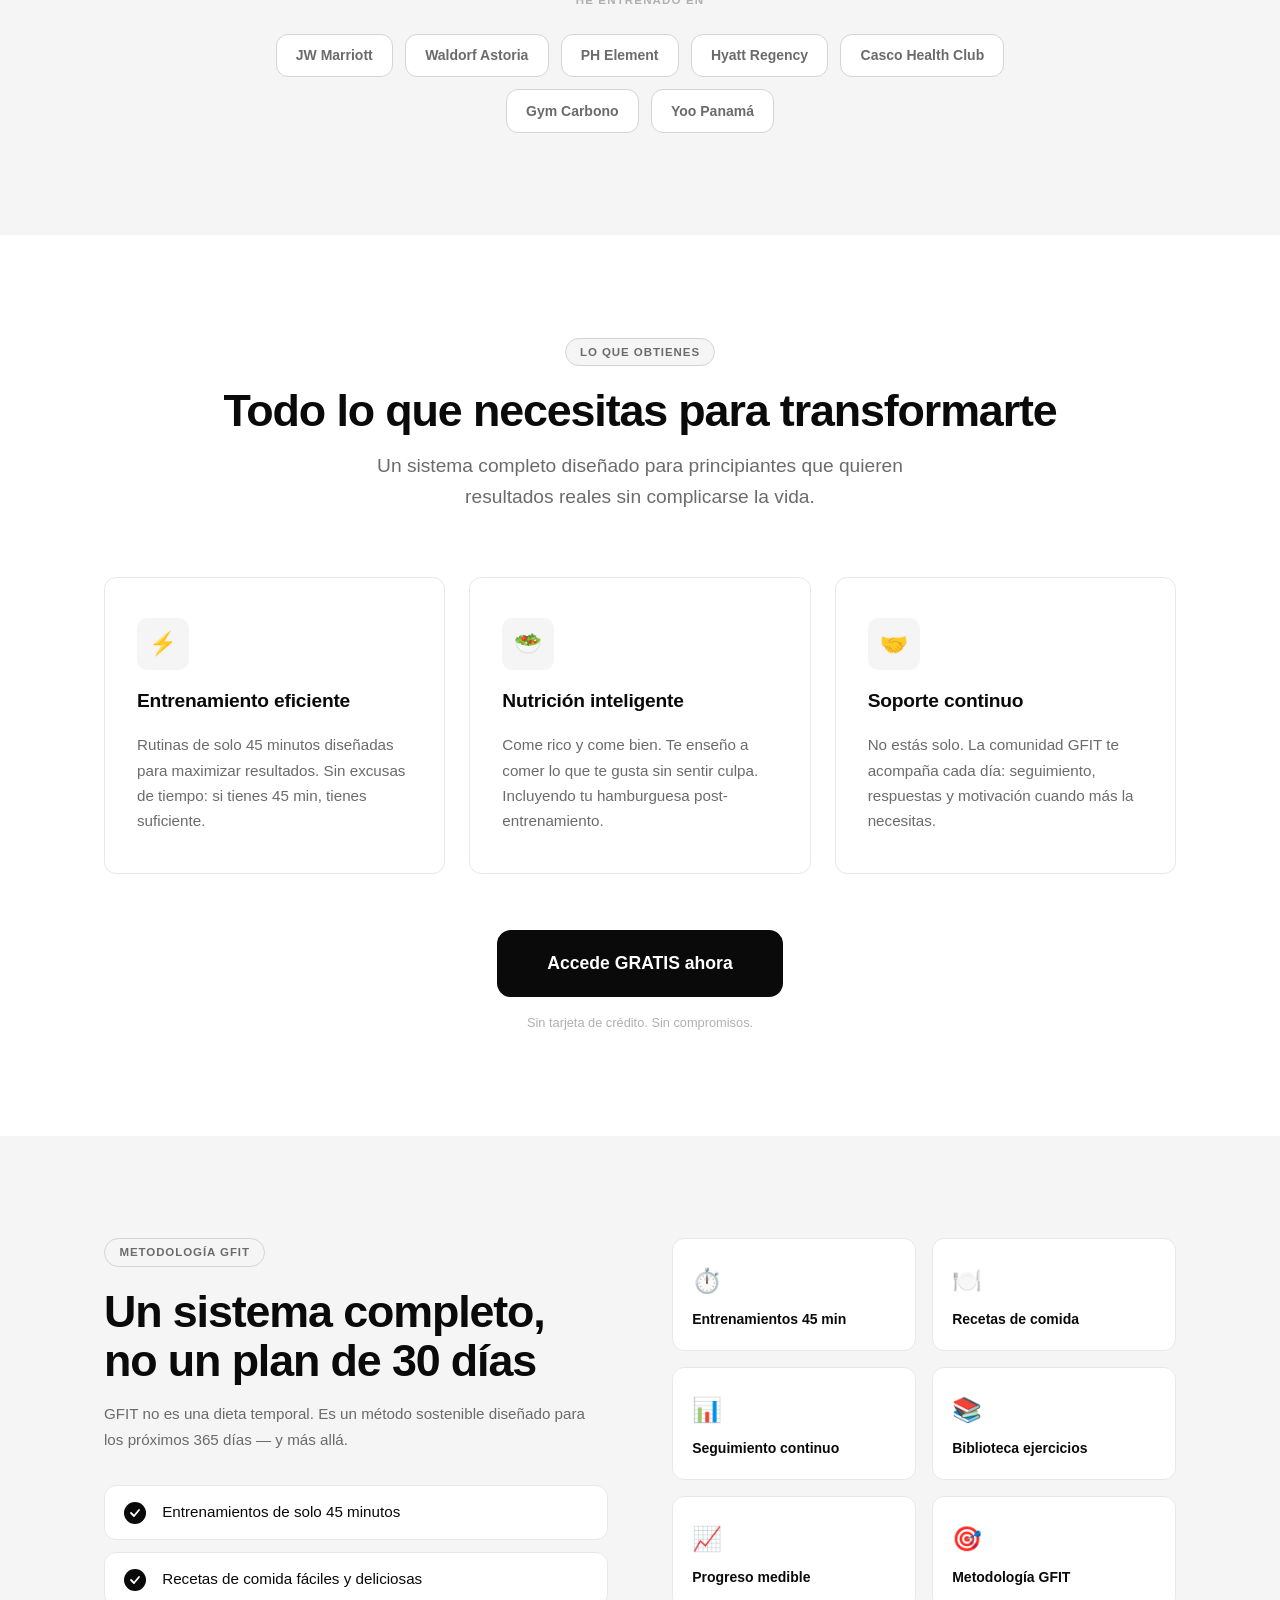
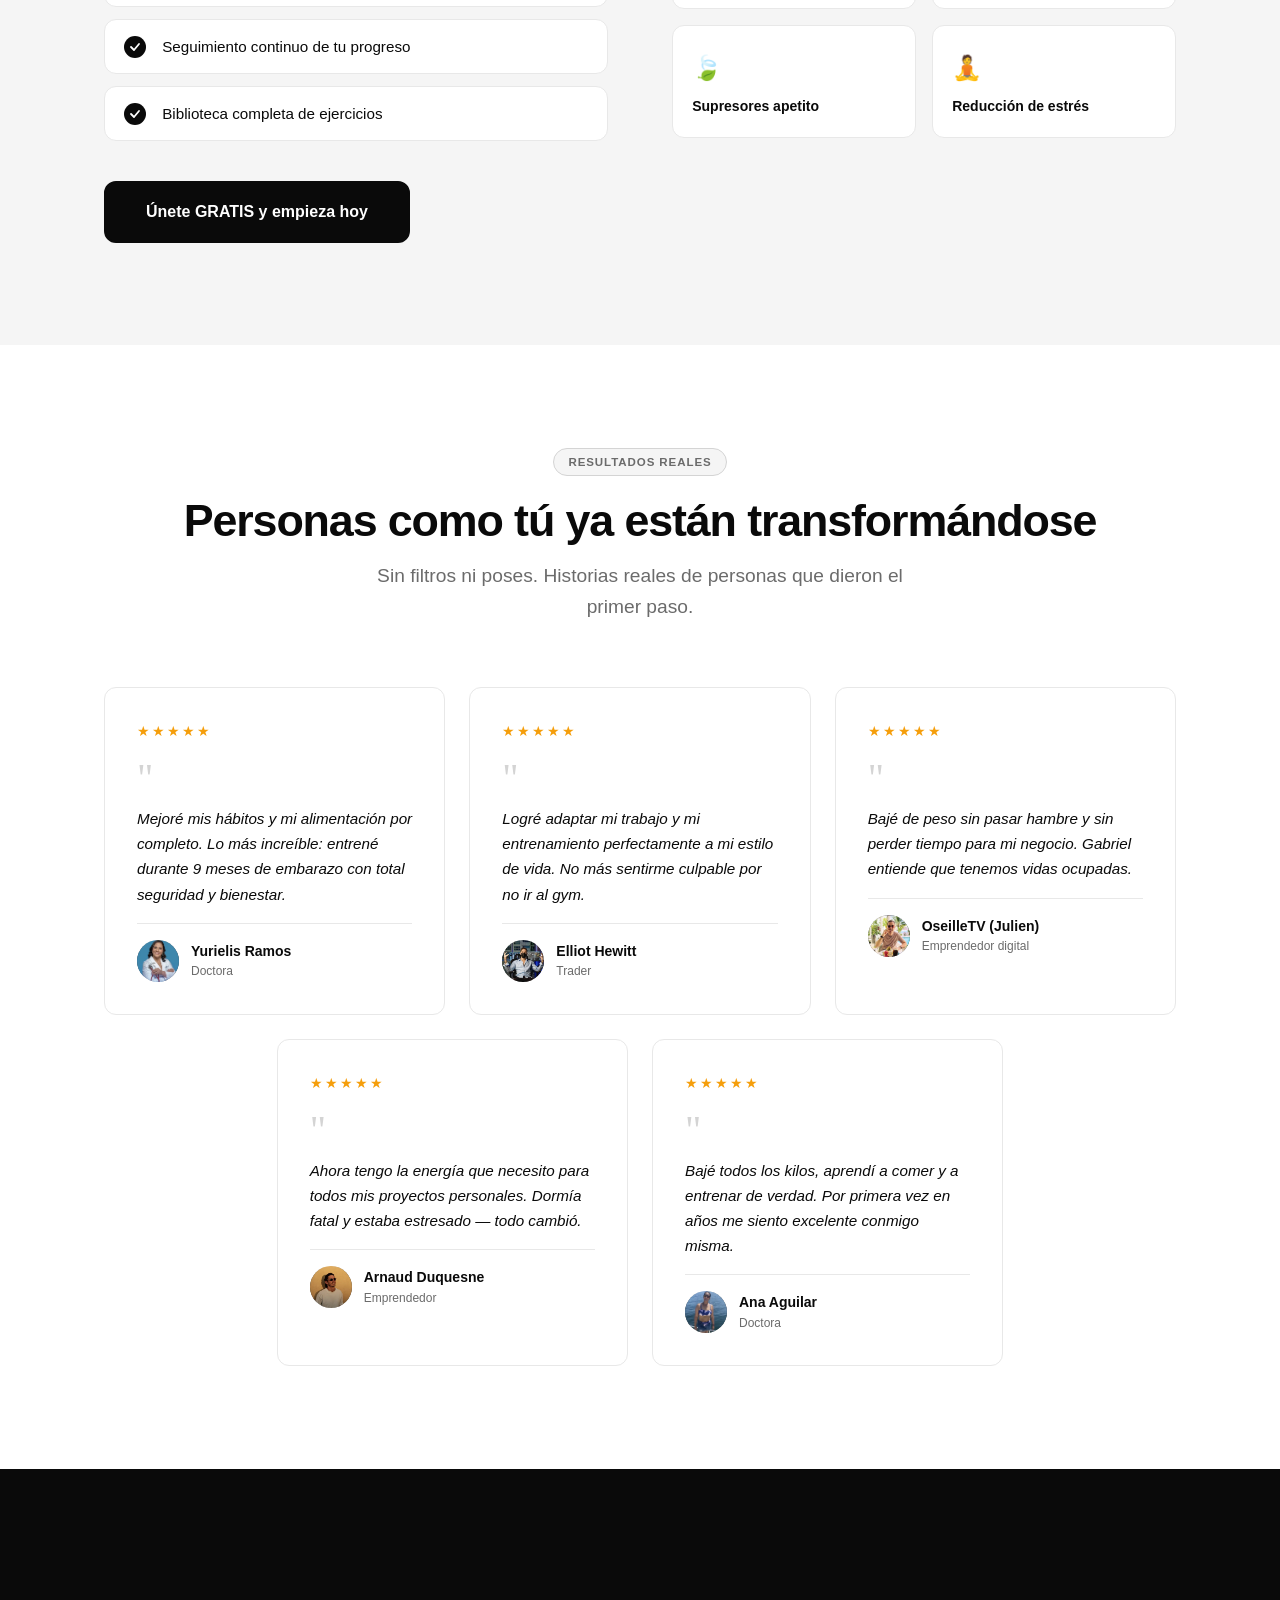
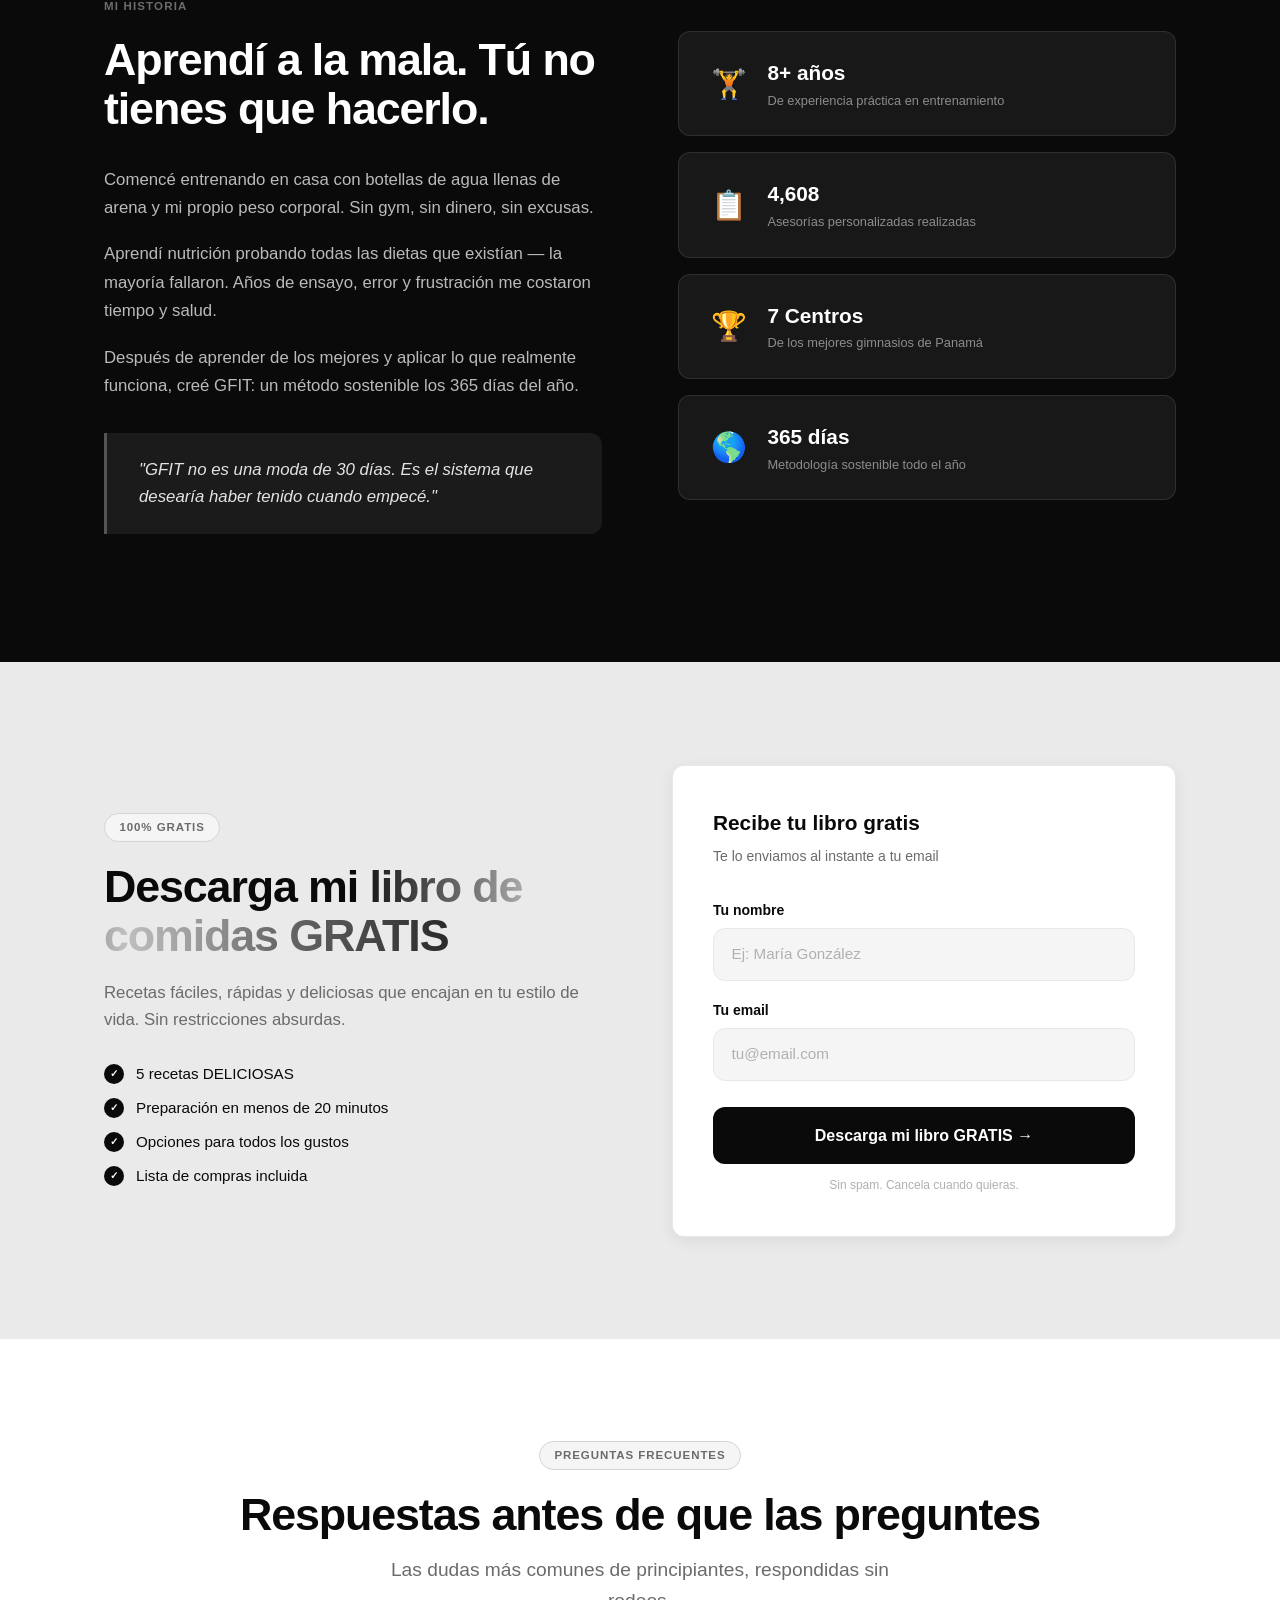
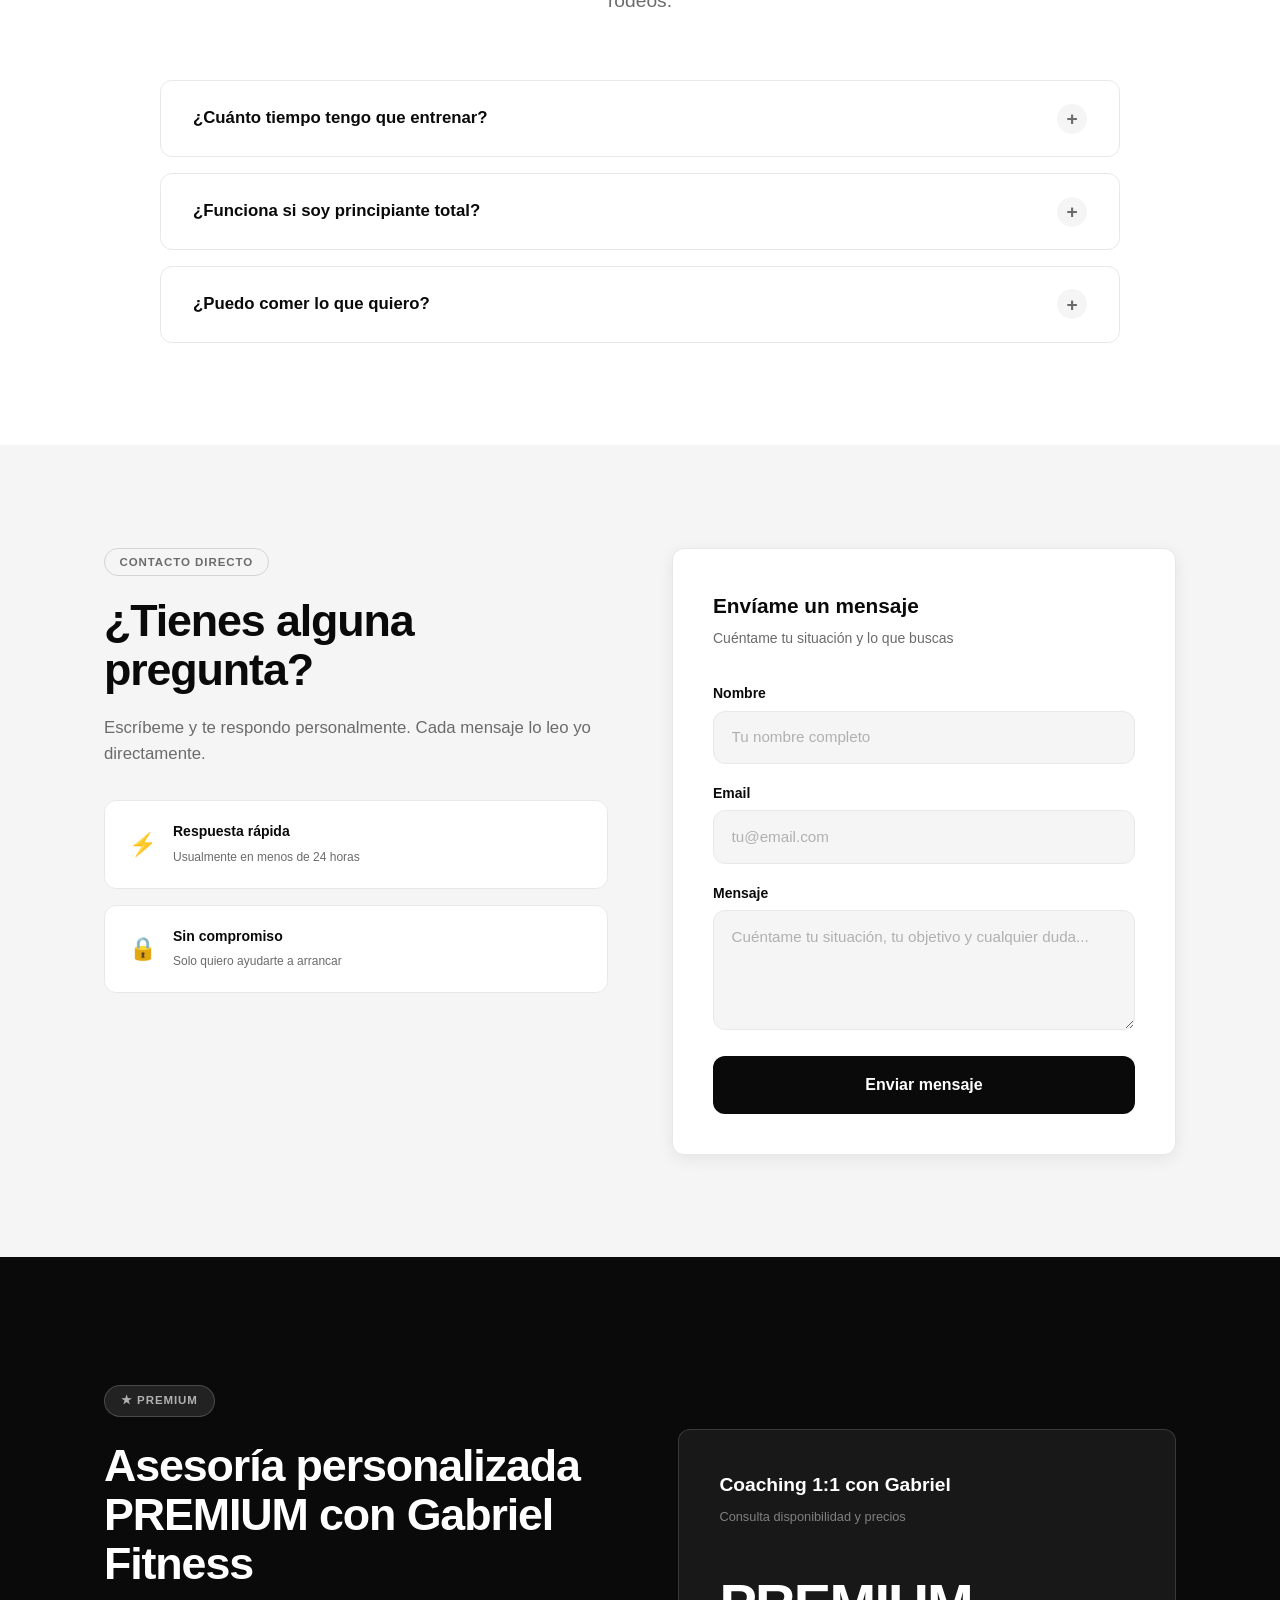
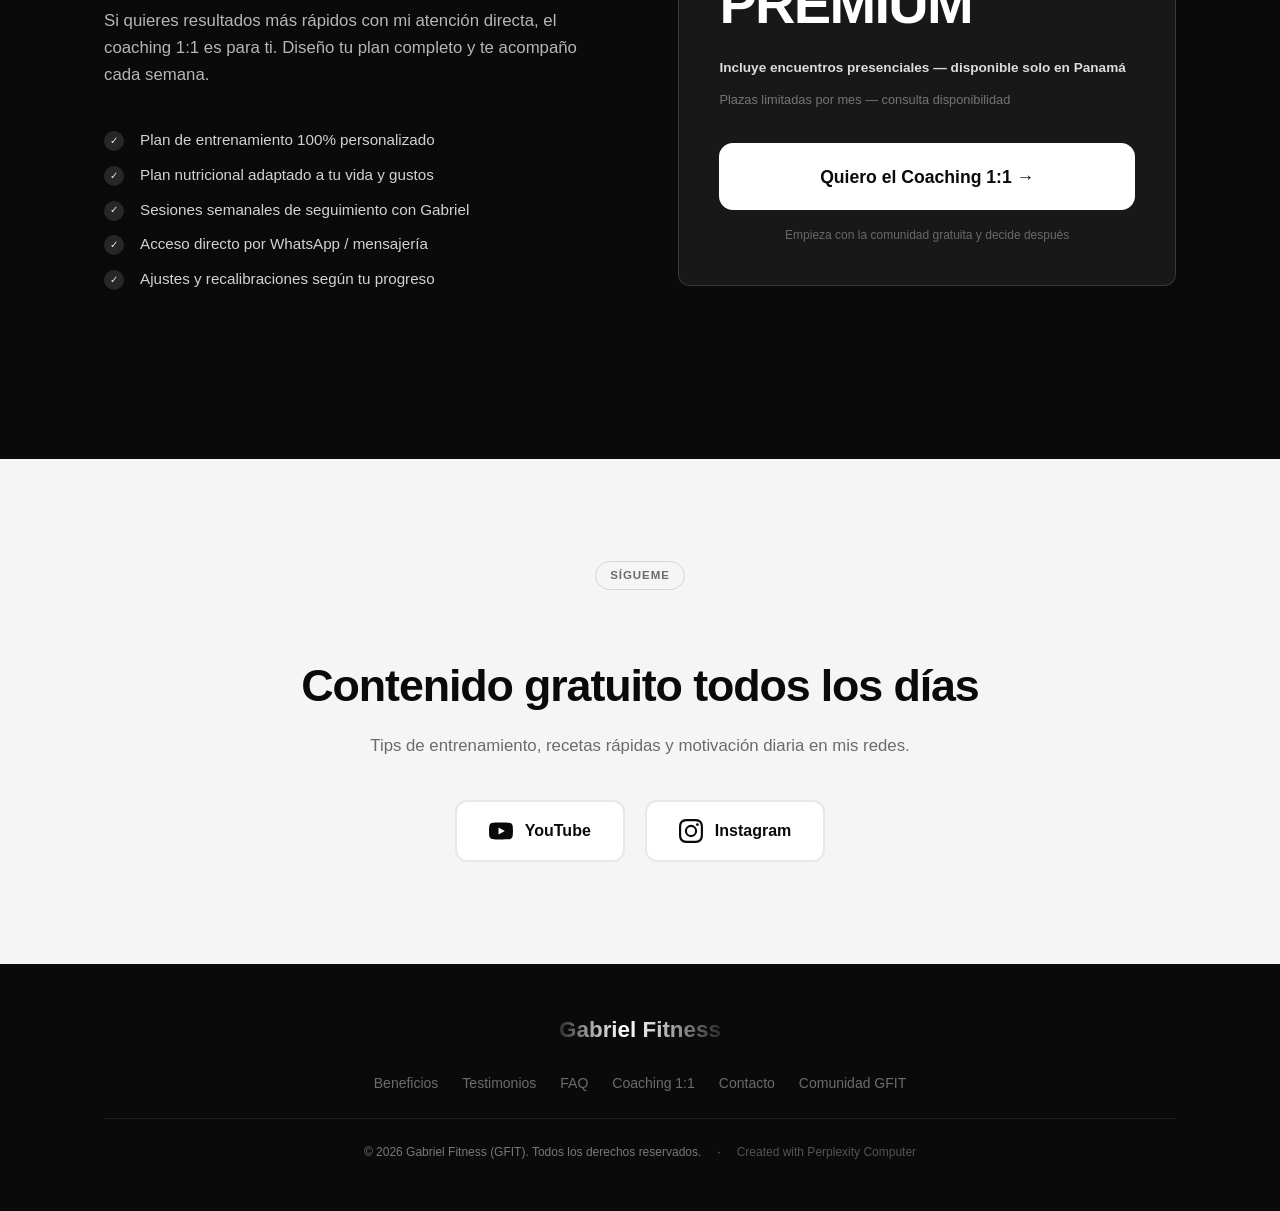
==== commit 1d645038: "Fix mobile menu auto-close, testimonial centering, and coaching CTA - Mobile menu now closes on scro" ====
--- a/index.html
+++ b/index.html
@@ -345,7 +345,7 @@
             <div class="quote-mark">"</div>
             <p class="testimonio-text">Mejoré mis hábitos y mi alimentación por completo. Lo más increíble: entrené durante 9 meses de embarazo con total seguridad y bienestar.</p>
             <div class="testimonio-author">
-              <div class="t-avatar" aria-hidden="true">YR</div>
+              <img class="t-avatar" src="img/testimonios/IMG_3674.webp" alt="" style="object-position: 46% 23%;">
               <div>
                 <div class="t-name">Yurielis Ramos</div>
                 <div class="t-role">Doctora</div>
@@ -358,7 +358,7 @@
             <div class="quote-mark">"</div>
             <p class="testimonio-text">Logré adaptar mi trabajo y mi entrenamiento perfectamente a mi estilo de vida. No más sentirme culpable por no ir al gym.</p>
             <div class="testimonio-author">
-              <div class="t-avatar" aria-hidden="true">EH</div>
+              <img class="t-avatar" src="img/testimonios/IMG_3675.webp" alt="" style="object-position: 51% 30%;">
               <div>
                 <div class="t-name">Elliot Hewitt</div>
                 <div class="t-role">Trader</div>
@@ -371,7 +371,7 @@
             <div class="quote-mark">"</div>
             <p class="testimonio-text">Bajé de peso sin pasar hambre y sin perder tiempo para mi negocio. Gabriel entiende que tenemos vidas ocupadas.</p>
             <div class="testimonio-author">
-              <div class="t-avatar" aria-hidden="true">OJ</div>
+              <img class="t-avatar" src="img/testimonios/IMG_3676.webp" alt="" style="object-position: 55% 28%;">
               <div>
                 <div class="t-name">OseilleTV (Julien)</div>
                 <div class="t-role">Emprendedor digital</div>
@@ -389,7 +389,7 @@
             <div class="quote-mark">"</div>
             <p class="testimonio-text">Ahora tengo la energía que necesito para todos mis proyectos personales. Dormía fatal y estaba estresado — todo cambió.</p>
             <div class="testimonio-author">
-              <div class="t-avatar" aria-hidden="true">AD</div>
+              <img class="t-avatar" src="img/testimonios/IMG_3677.webp" alt="" style="object-position: 51% 34%;">
               <div>
                 <div class="t-name">Arnaud Duquesne</div>
                 <div class="t-role">Emprendedor</div>
@@ -402,7 +402,7 @@
             <div class="quote-mark">"</div>
             <p class="testimonio-text">Bajé todos los kilos, aprendí a comer y a entrenar de verdad. Por primera vez en años me siento excelente conmigo misma.</p>
             <div class="testimonio-author">
-              <div class="t-avatar" aria-hidden="true">AA</div>
+              <img class="t-avatar" src="img/testimonios/IMG_3678.webp" alt="" style="object-position: 52% 12%;">
               <div>
                 <div class="t-name">Ana Aguilar</div>
                 <div class="t-role">Doctora</div>
@@ -659,8 +659,9 @@
             <h3 class="coaching-card-title">Coaching 1:1 con Gabriel</h3>
             <p class="coaching-card-sub">Consulta disponibilidad y precios</p>
             <div class="coaching-price">PREMIUM</div>
+            <p class="coaching-presencial">Incluye encuentros presenciales — disponible solo en Panamá</p>
             <p class="coaching-price-note">Plazas limitadas por mes — consulta disponibilidad</p>
-            <a href="#contacto" class="btn btn-white btn-lg btn-full">Quiero el Coaching 1:1 →</a>
+            <a href="https://wa.me/50764013464?text=Hola%20Gabriel%2C%20quiero%20informaci%C3%B3n%20sobre%20el%20Coaching%201%3A1" target="_blank" rel="noopener noreferrer" class="btn btn-white btn-lg btn-full">Quiero el Coaching 1:1 →</a>
             <p class="coaching-note">Empieza con la comunidad gratuita y decide después</p>
           </div>
 
@@ -741,16 +742,34 @@
       var btn = document.getElementById('menuBtn');
       var menu = document.getElementById('mobileMenu');
       if (!btn || !menu) return;
+
+      function closeMenu() {
+        menu.classList.remove('mobile-menu--open');
+        btn.setAttribute('aria-expanded', 'false');
+      }
+
       btn.addEventListener('click', function () {
         var open = menu.classList.contains('mobile-menu--open');
         menu.classList.toggle('mobile-menu--open');
         btn.setAttribute('aria-expanded', !open);
       });
+
       menu.querySelectorAll('a').forEach(function (a) {
-        a.addEventListener('click', function () {
-          menu.classList.remove('mobile-menu--open');
-          btn.setAttribute('aria-expanded', 'false');
-        });
+        a.addEventListener('click', closeMenu);
+      });
+
+      window.addEventListener('scroll', function () {
+        if (menu.classList.contains('mobile-menu--open')) closeMenu();
+      }, { passive: true });
+
+      document.addEventListener('click', function (e) {
+        if (!menu.classList.contains('mobile-menu--open')) return;
+        if (menu.contains(e.target) || btn.contains(e.target)) return;
+        closeMenu();
+      });
+
+      document.addEventListener('keydown', function (e) {
+        if (e.key === 'Escape' && menu.classList.contains('mobile-menu--open')) closeMenu();
       });
     })();
 
--- a/styles.css
+++ b/styles.css
@@ -389,7 +389,7 @@
 
 @media (max-width: 900px) {
   .hero-grid { grid-template-columns: 1fr; }
-  .hero-img-wrap { aspect-ratio: 16/9; max-height: 380px; }
+  .hero-img-wrap { aspect-ratio: 11/10; max-height: 480px; }
 }
 
 @media (max-width: 480px) {
@@ -701,8 +701,7 @@
   width: 42px; height: 42px;
   border-radius: 50%;
   background: var(--silver-grad);
-  display: flex; align-items: center; justify-content: center;
-  font-size: 0.8rem; font-weight: 700; color: #333;
+  object-fit: cover;
   flex-shrink: 0;
 }
 
@@ -716,6 +715,11 @@
 
 @media (max-width: 900px) {
   .testimonios-top { grid-template-columns: 1fr 1fr; }
+  .testimonios-top > *:last-child:nth-child(3) {
+    grid-column: 1 / -1;
+    max-width: calc(50% - 0.75rem);
+    margin: 0 auto;
+  }
   .testimonios-bottom { max-width: 100%; grid-template-columns: 1fr 1fr; }
 }
 
@@ -843,12 +847,12 @@
   font-style: normal;
   background: linear-gradient(
     90deg,
-    #2b2b2b 0%,
-    #a8a8a8 20%,
-    #ffffff 40%,
-    #cfcfcf 60%,
-    #7a7a7a 80%,
-    #2b2b2b 100%
+    #1a1a1a 0%,
+    #6f6f6f 20%,
+    #bfbfbf 35%,
+    #9a9a9a 50%,
+    #6a6a6a 65%,
+    #2a2a2a 100%
   );
   -webkit-background-clip: text;
   -webkit-text-fill-color: transparent;
@@ -1235,6 +1239,13 @@
   margin-bottom: 0.5rem;
 }
 
+.coaching-presencial {
+  font-size: 0.85rem;
+  font-weight: 600;
+  color: rgba(255,255,255,0.85);
+  margin-bottom: 0.75rem;
+}
+
 .coaching-price-note {
   font-size: 0.8rem;
   color: rgba(255,255,255,0.4);
@@ -1380,12 +1391,25 @@
    Desktop unchanged. No global selectors.
    ============================================ */
 
-/* 1. HERO IMAGE — no cropping on mobile */
+/* 1. HERO IMAGE — larger, cropped waist-up on mobile */
 @media (max-width: 768px) {
   .hero-img-wrap img {
-    object-fit: contain;
-    object-position: center;
+    object-fit: cover;
+    object-position: center top;
   }
+
+  .hero-img-badge {
+    bottom: 0.75rem;
+    left: 0.75rem;
+    padding: 0.5rem 0.7rem;
+    gap: 0.5rem;
+  }
+
+  .hero-img-badge-icon { font-size: 1.1rem; }
+
+  .hero-img-badge-text strong { font-size: 0.7rem; }
+
+  .hero-img-badge-text span { font-size: 0.6rem; }
 }
 
 /* 2. HERO LAYOUT — single column + CTA stacked */
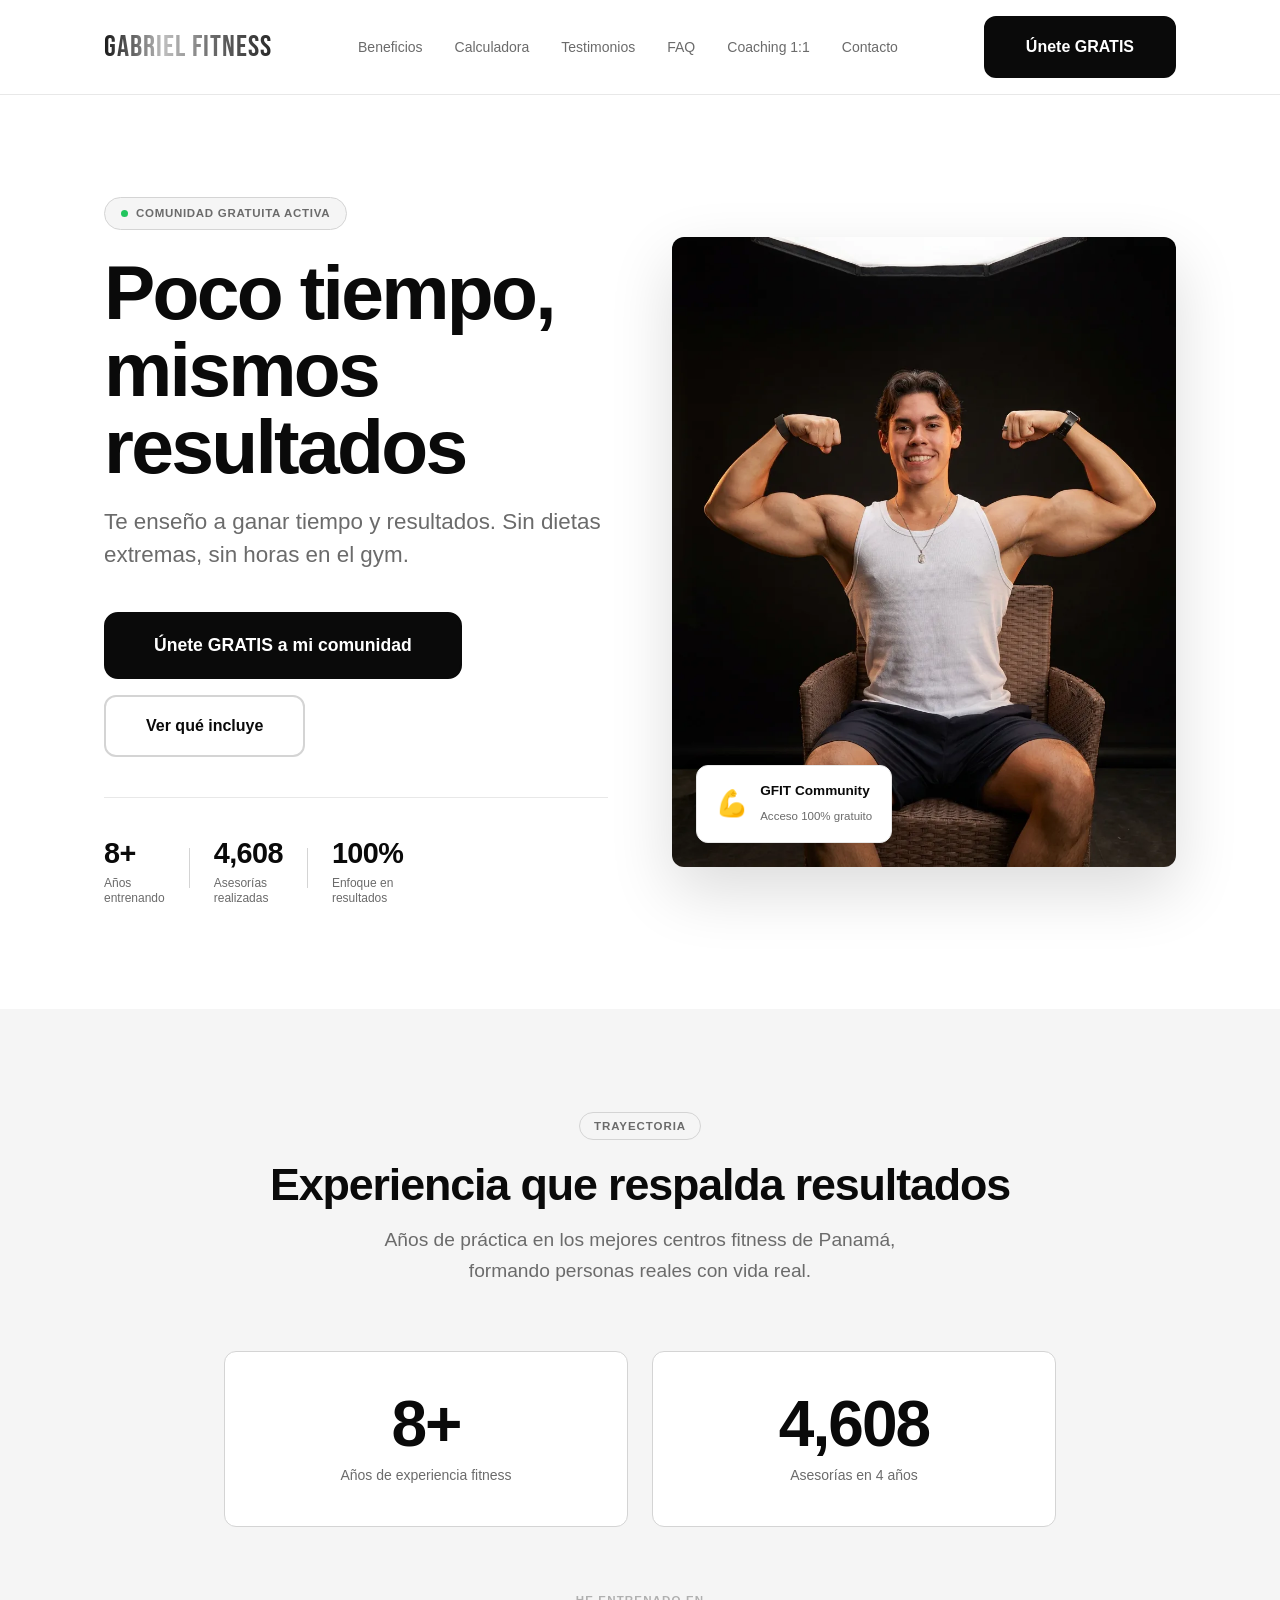
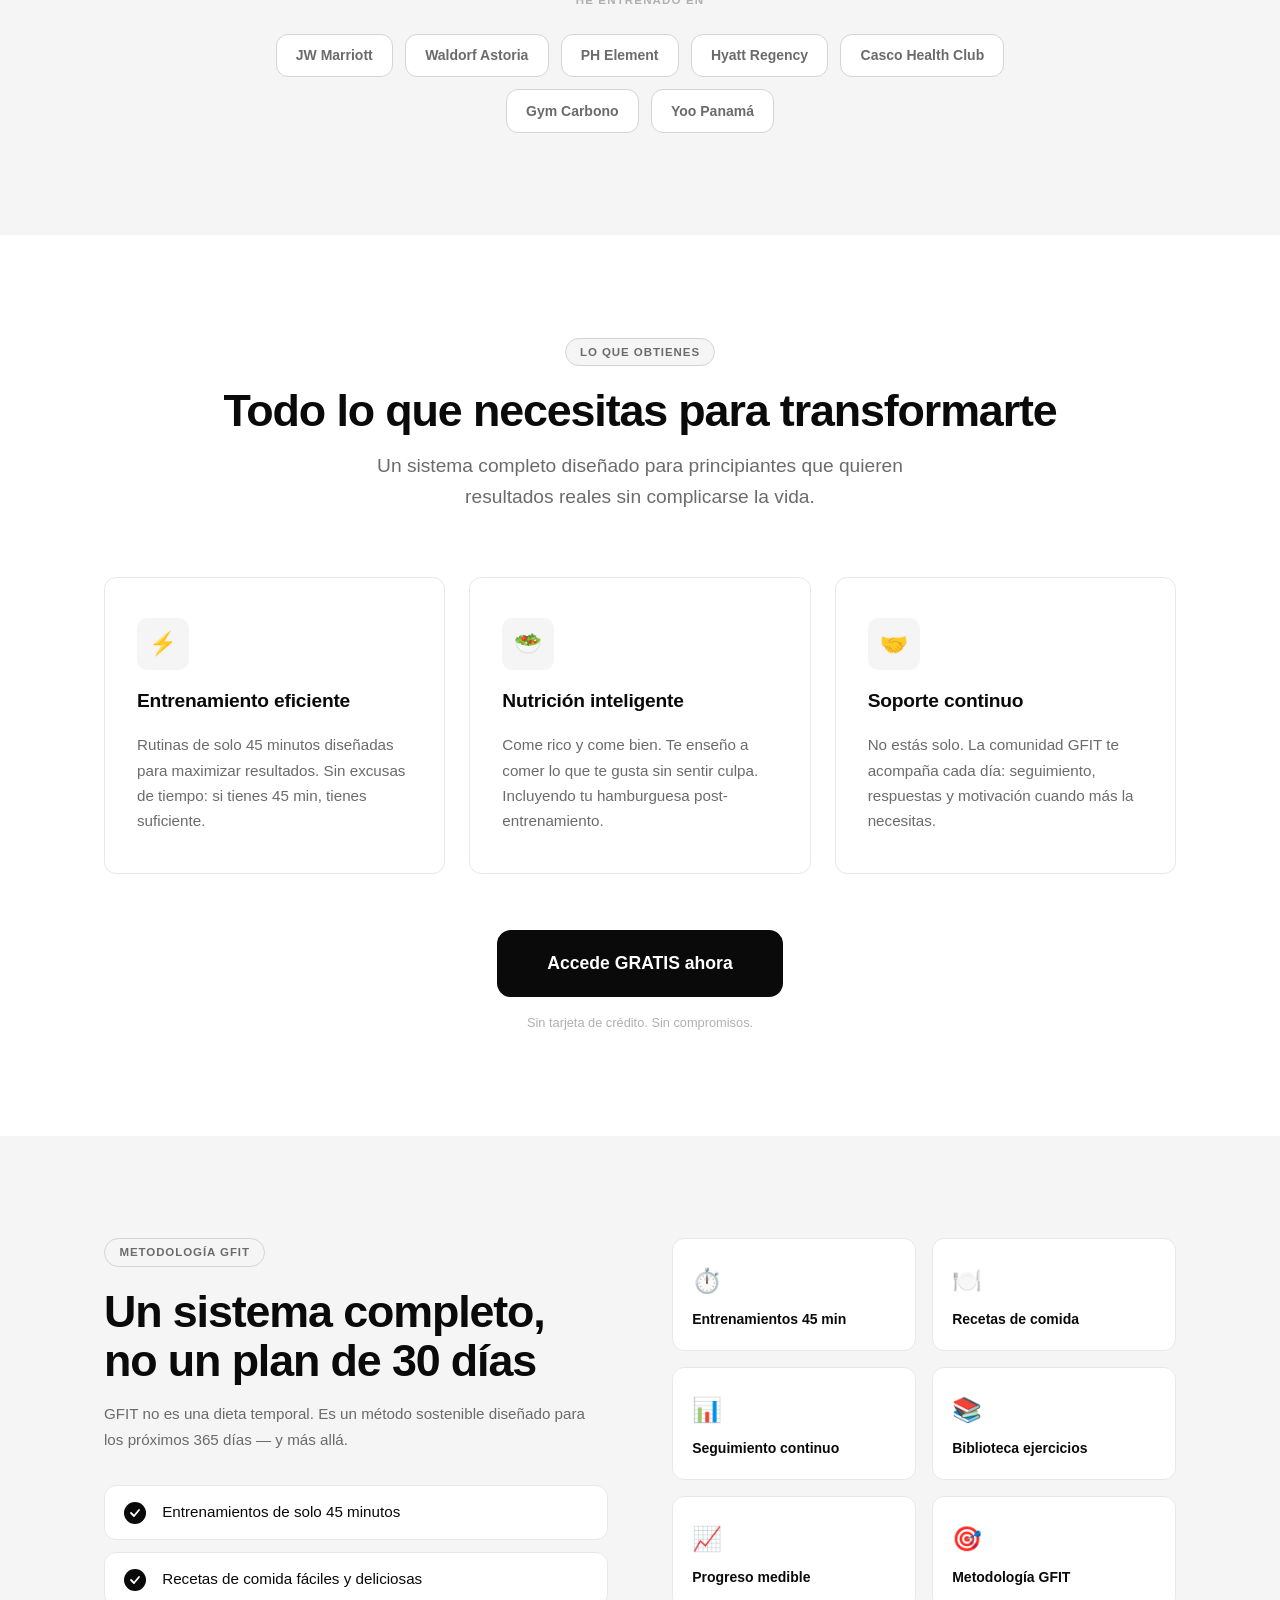
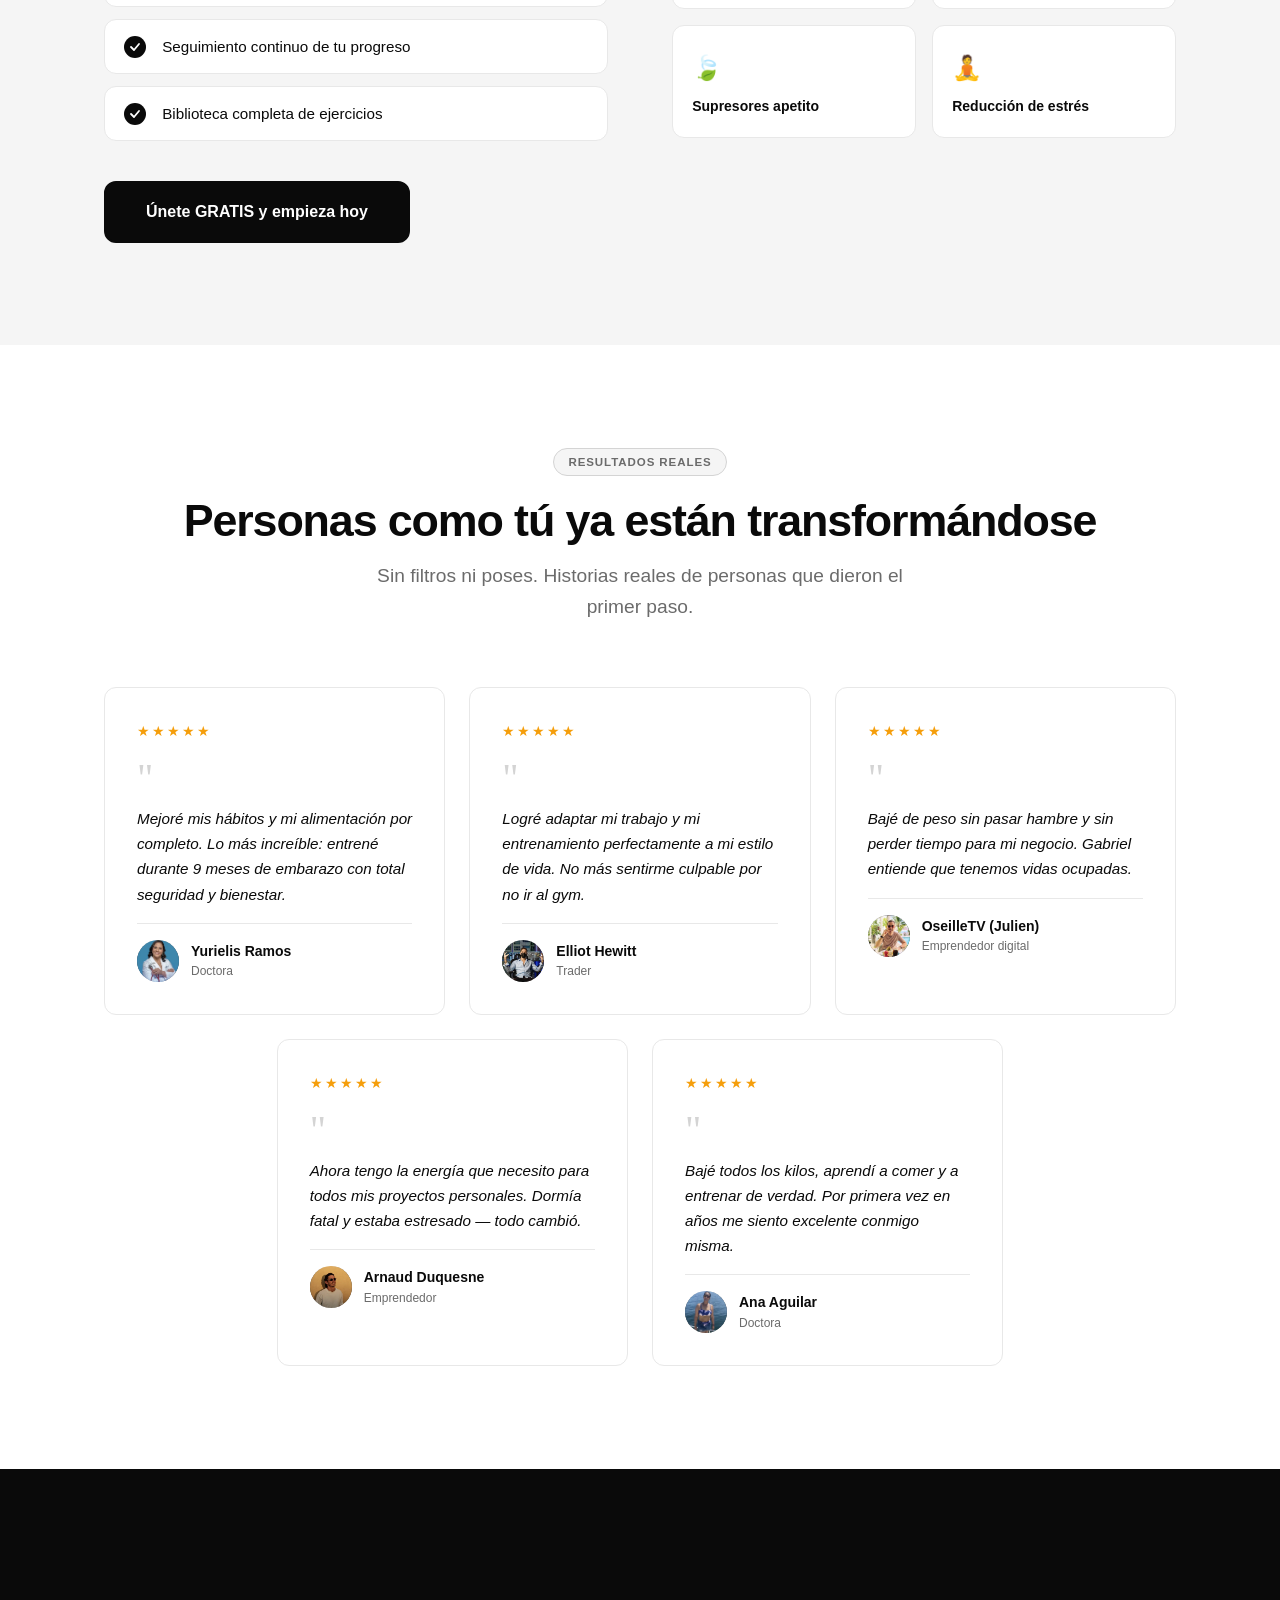
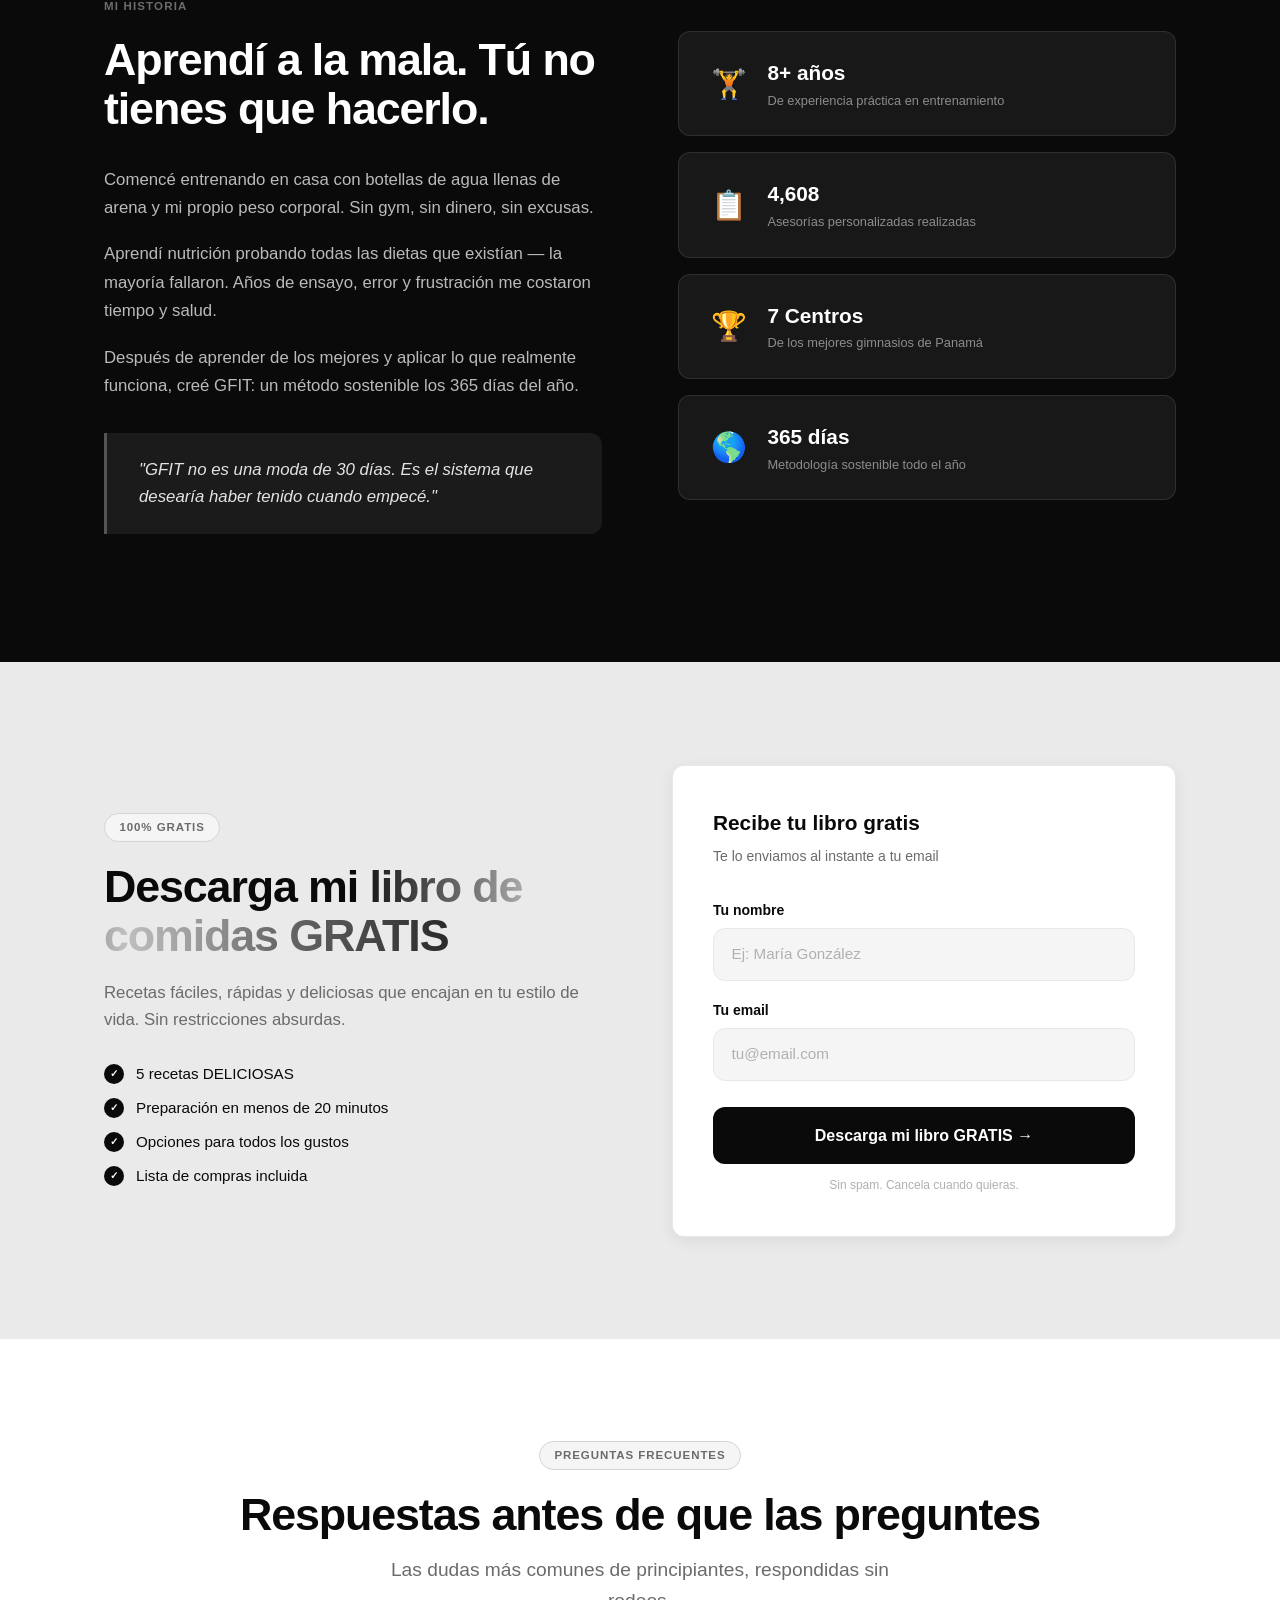
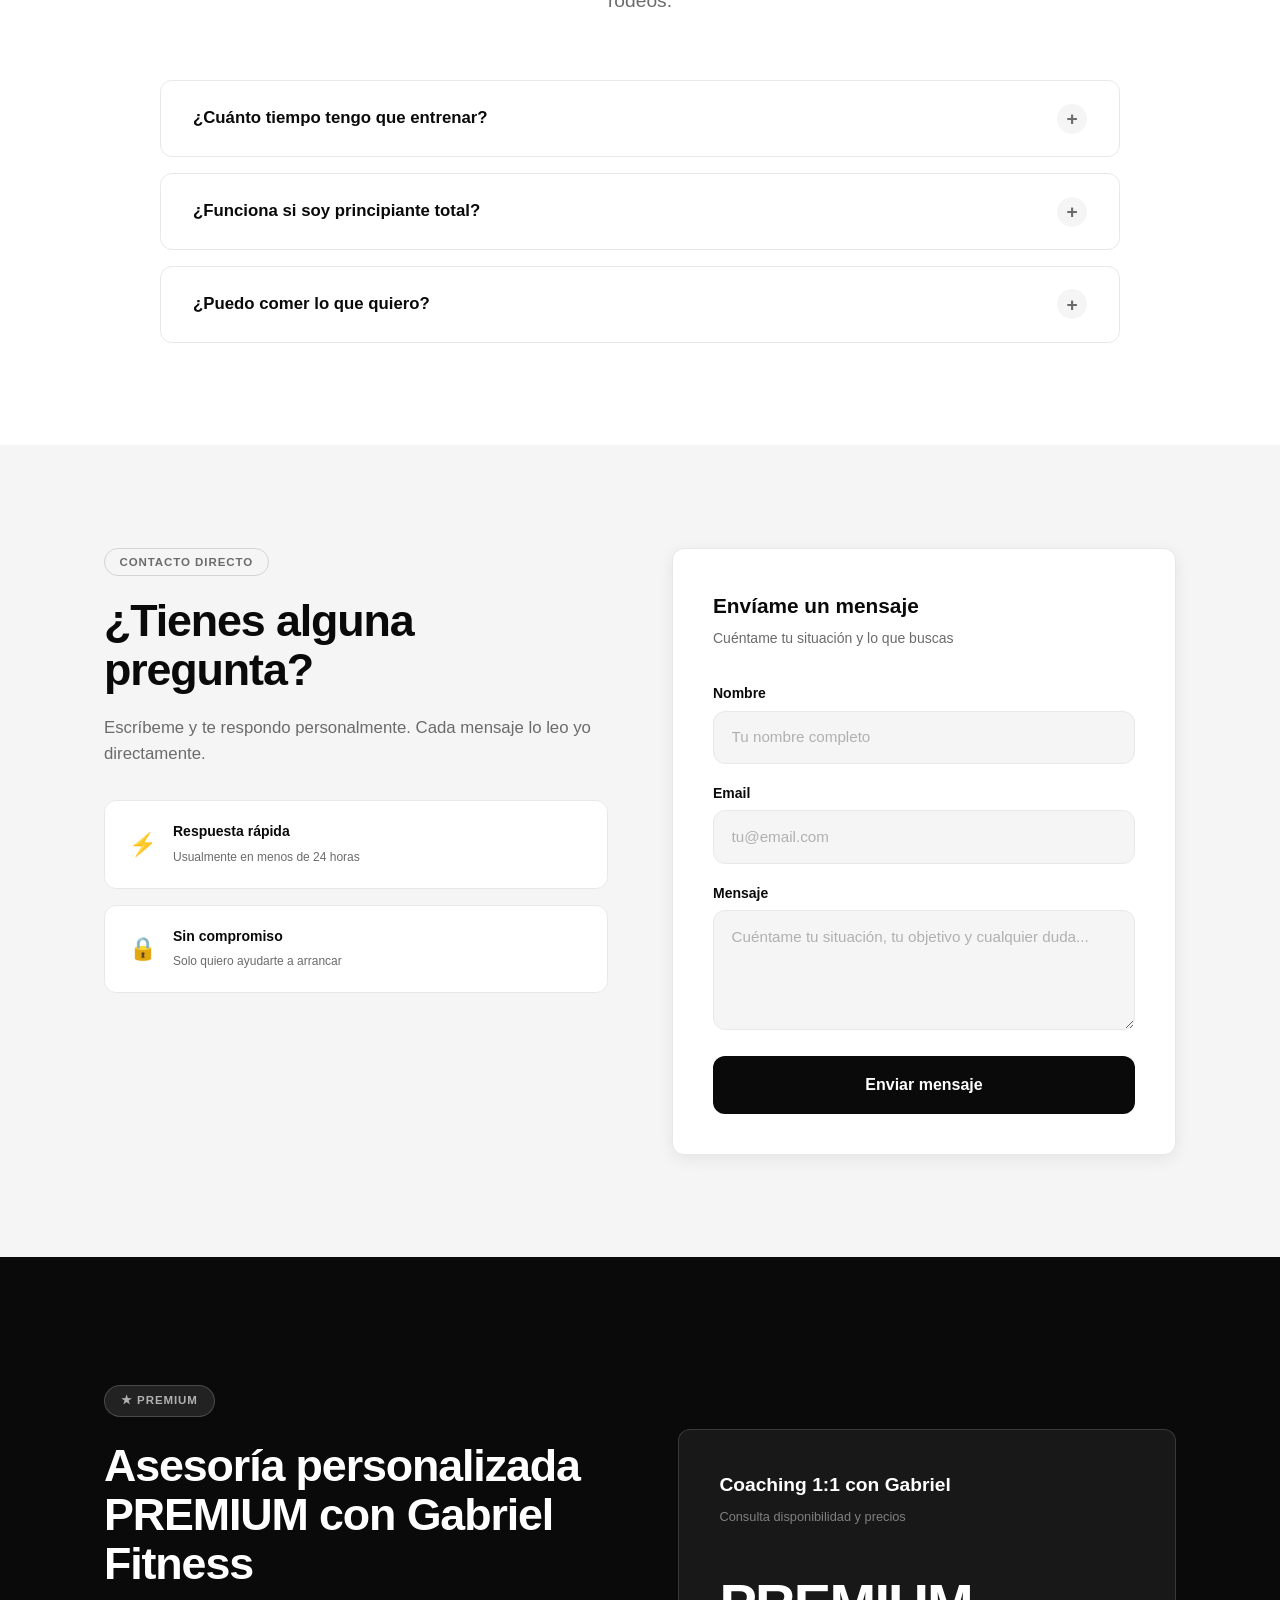
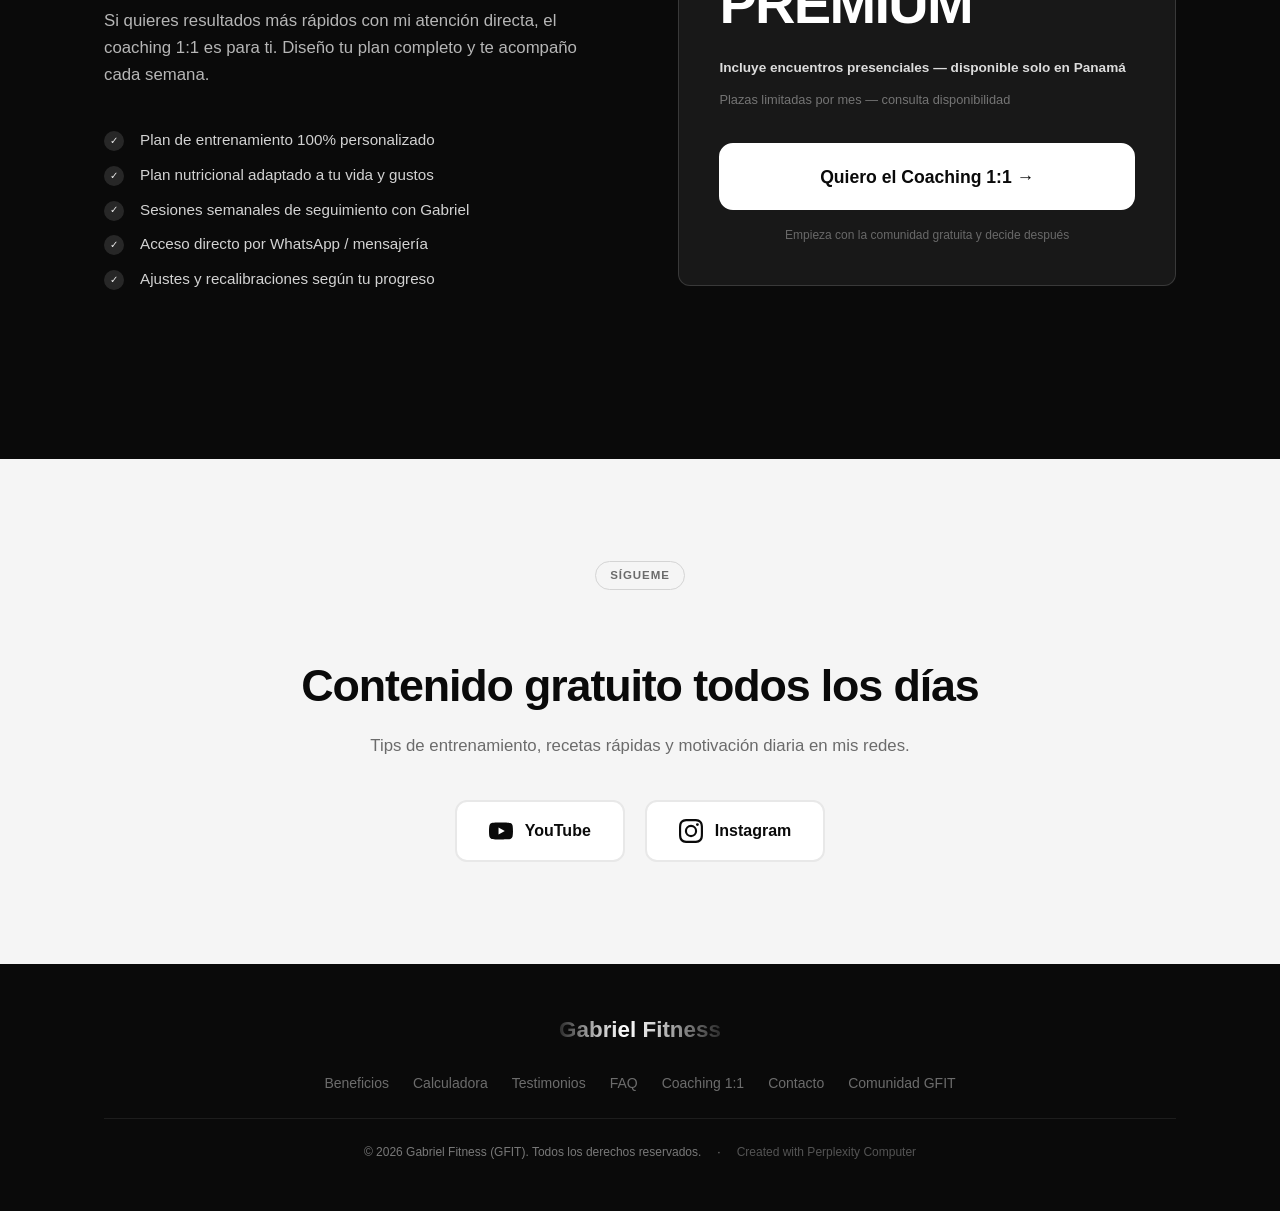
==== commit d25fadeb: "Add calorie & macro calculator page - New calculadora.html: standalone tool page matching the site's" ====
--- a/index.html
+++ b/index.html
@@ -59,6 +59,7 @@
 
         <nav class="nav-links" aria-label="Navegación principal">
           <a href="#beneficios">Beneficios</a>
+          <a href="calculadora.html">Calculadora</a>
           <a href="#testimonios">Testimonios</a>
           <a href="#faq">FAQ</a>
           <a href="#coaching">Coaching 1:1</a>
@@ -76,6 +77,7 @@
 
       <nav class="mobile-menu" id="mobileMenu" aria-label="Menú móvil">
         <a href="#beneficios">Beneficios</a>
+        <a href="calculadora.html">Calculadora</a>
         <a href="#testimonios">Testimonios</a>
         <a href="#faq">FAQ</a>
         <a href="#coaching">Coaching 1:1</a>
@@ -716,6 +718,7 @@
 
         <nav class="footer-links" aria-label="Links del footer">
           <a href="#beneficios">Beneficios</a>
+          <a href="calculadora.html">Calculadora</a>
           <a href="#testimonios">Testimonios</a>
           <a href="#faq">FAQ</a>
           <a href="#coaching">Coaching 1:1</a>
@@ -736,55 +739,8 @@
   </footer>
 
   <!-- JAVASCRIPT -->
+  <script src="script.js"></script>
   <script>
-    // ---- MOBILE MENU ----
-    (function () {
-      var btn = document.getElementById('menuBtn');
-      var menu = document.getElementById('mobileMenu');
-      if (!btn || !menu) return;
-
-      function closeMenu() {
-        menu.classList.remove('mobile-menu--open');
-        btn.setAttribute('aria-expanded', 'false');
-      }
-
-      btn.addEventListener('click', function () {
-        var open = menu.classList.contains('mobile-menu--open');
-        menu.classList.toggle('mobile-menu--open');
-        btn.setAttribute('aria-expanded', !open);
-      });
-
-      menu.querySelectorAll('a').forEach(function (a) {
-        a.addEventListener('click', closeMenu);
-      });
-
-      window.addEventListener('scroll', function () {
-        if (menu.classList.contains('mobile-menu--open')) closeMenu();
-      }, { passive: true });
-
-      document.addEventListener('click', function (e) {
-        if (!menu.classList.contains('mobile-menu--open')) return;
-        if (menu.contains(e.target) || btn.contains(e.target)) return;
-        closeMenu();
-      });
-
-      document.addEventListener('keydown', function (e) {
-        if (e.key === 'Escape' && menu.classList.contains('mobile-menu--open')) closeMenu();
-      });
-    })();
-
-    // ---- HEADER SCROLL SHADOW ----
-    (function () {
-      var header = document.querySelector('.site-header');
-      window.addEventListener('scroll', function () {
-        if (window.scrollY > 50) {
-          header.style.boxShadow = '0 2px 12px rgba(0,0,0,0.07)';
-        } else {
-          header.style.boxShadow = 'none';
-        }
-      }, { passive: true });
-    })();
-
     // ---- FAQ ACCORDION ----
     (function () {
       var items = document.querySelectorAll('.faq-item');
@@ -871,18 +827,6 @@
       });
     })();
 
-    // ---- SMOOTH SCROLL ----
-    (function () {
-      document.querySelectorAll('a[href^="#"]').forEach(function (a) {
-        a.addEventListener('click', function (e) {
-          var target = document.querySelector(this.getAttribute('href'));
-          if (target) {
-            e.preventDefault();
-            target.scrollIntoView({ behavior: 'smooth' });
-          }
-        });
-      });
-    })();
   </script>
 
 </body>
--- a/styles.css
+++ b/styles.css
@@ -1462,3 +1462,88 @@
     padding: 0 20px;
   }
 }
+
+/* ============================================
+   PÁGINA: CALCULADORA
+   ============================================ */
+.calc-results {
+  display: none;
+  margin-top: 2rem;
+}
+
+.calc-results--show { display: block; }
+
+.calc-results-grid {
+  display: grid;
+  grid-template-columns: repeat(2, 1fr);
+  gap: 1.5rem;
+  padding: 1.5rem 0;
+  border-top: 1px solid var(--gray-200);
+  border-bottom: 1px solid var(--gray-200);
+  margin-bottom: 1.5rem;
+}
+
+@media (min-width: 640px) {
+  .calc-results-grid { grid-template-columns: repeat(4, 1fr); }
+}
+
+.calc-note {
+  font-size: 0.875rem;
+  color: var(--gray-500);
+  line-height: 1.6;
+  margin-bottom: 2rem;
+}
+
+.choice-group {
+  display: grid;
+  grid-template-columns: repeat(auto-fit, minmax(140px, 1fr));
+  gap: 0.75rem;
+}
+
+.choice-group--stack { grid-template-columns: 1fr; }
+
+.choice-card {
+  position: relative;
+  display: flex;
+  flex-direction: column;
+  gap: 0.2rem;
+  padding: 1rem 1.1rem;
+  background: var(--gray-100);
+  border: 1.5px solid var(--gray-200);
+  border-radius: var(--radius);
+  cursor: pointer;
+  transition: all var(--transition);
+}
+
+.choice-card:hover { border-color: var(--gray-500); }
+
+.choice-card input {
+  position: absolute;
+  opacity: 0;
+  width: 1px; height: 1px;
+}
+
+.choice-card-title {
+  font-size: 0.95rem;
+  font-weight: 700;
+  color: var(--black);
+}
+
+.choice-card-desc {
+  font-size: 0.78rem;
+  color: var(--gray-500);
+  line-height: 1.4;
+}
+
+.choice-card--selected {
+  background: var(--black);
+  border-color: var(--black);
+}
+
+.choice-card--selected .choice-card-title { color: var(--white); }
+.choice-card--selected .choice-card-desc { color: rgba(255,255,255,0.6); }
+
+.choice-card:has(input:focus-visible) {
+  outline: 2px solid var(--black);
+  outline-offset: 2px;
+}
